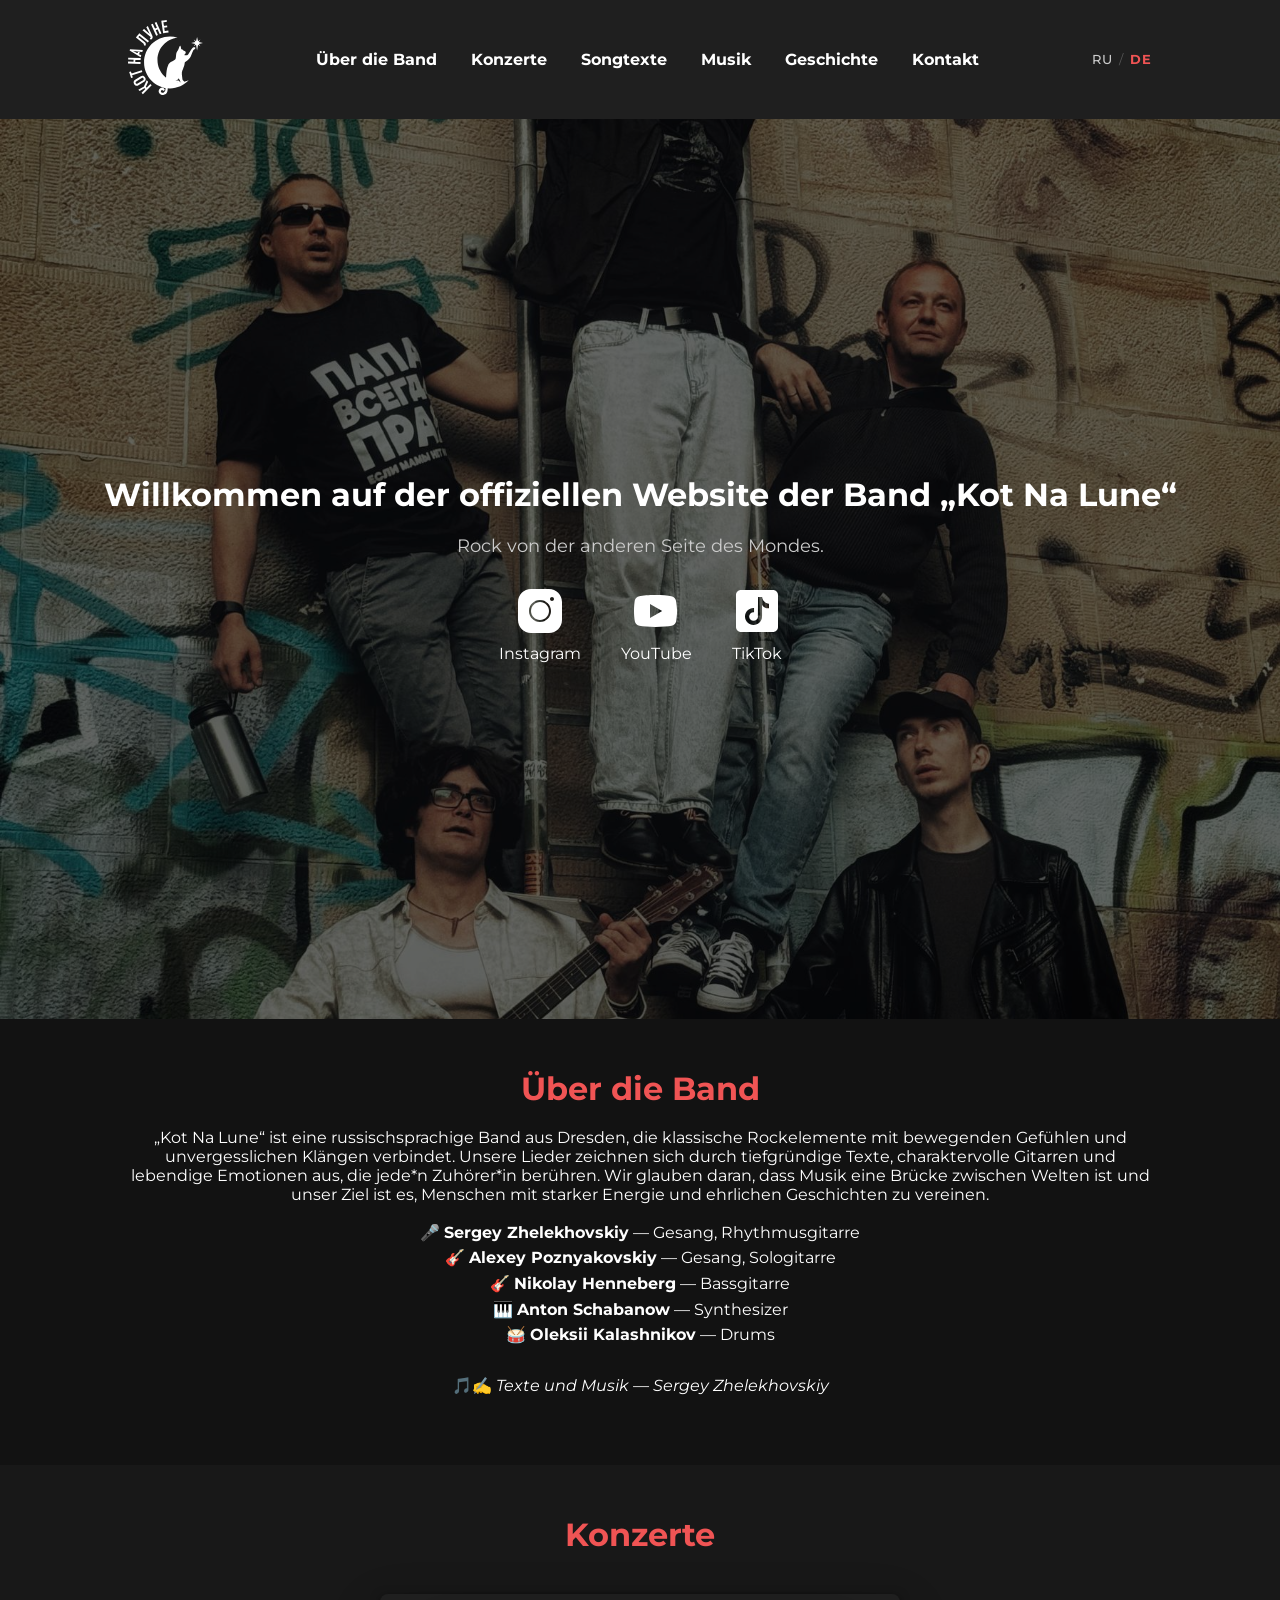
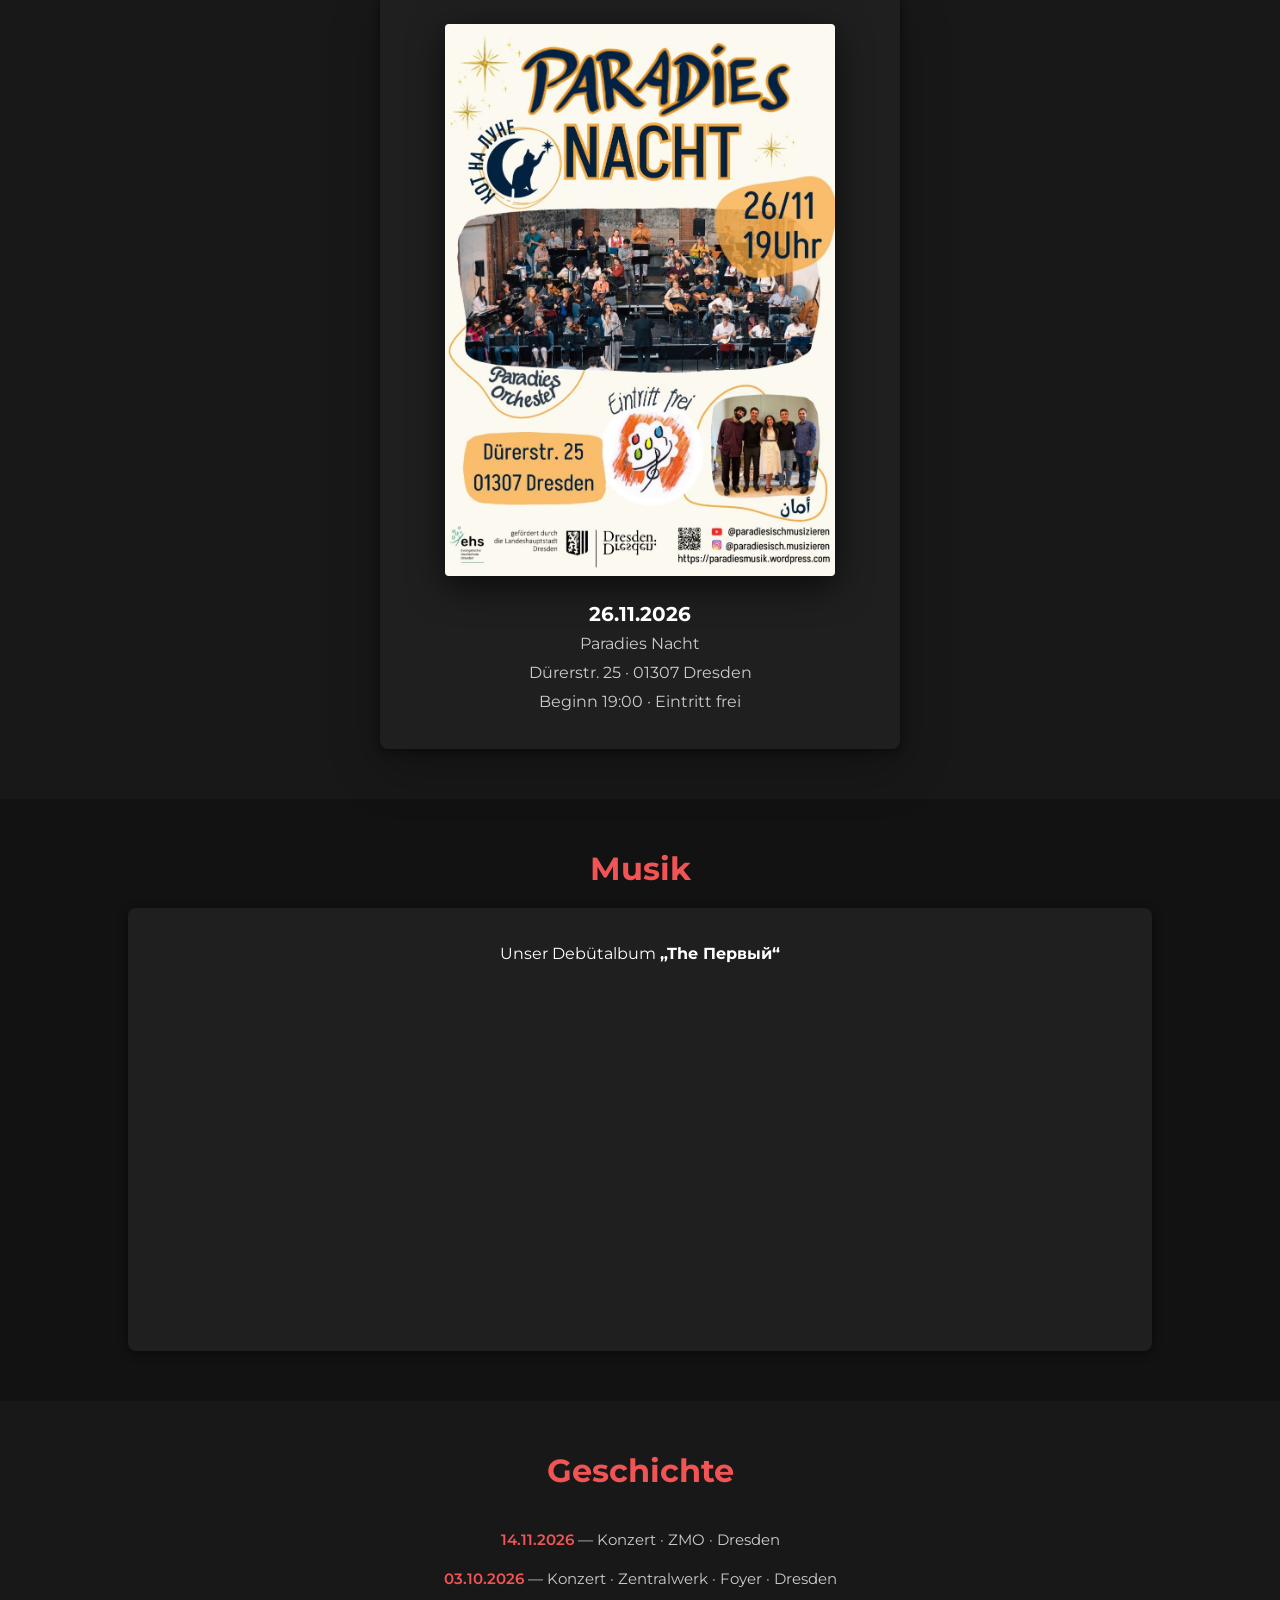
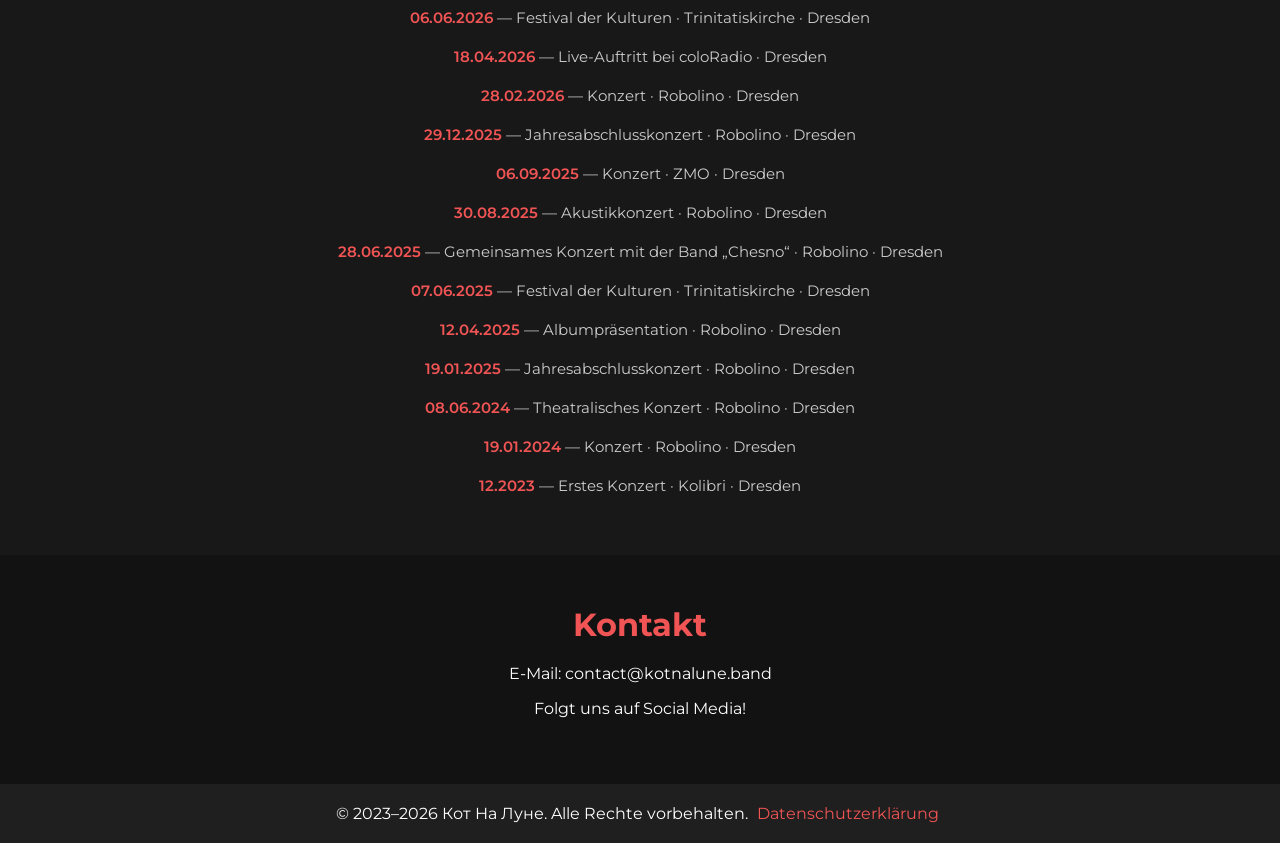
==== index.html @ df7b7e79 "Update concert announcement and complete band history with missing concerts and coloRadio live perfo" ====
<!DOCTYPE html>
<html lang="de">
<head>
    <meta charset="UTF-8">
    <meta name="viewport" content="width=device-width, initial-scale=1.0">

    <meta name="description" content="Offizielle Website der Band „Kot Na Lune“">
    <meta name="author" content="Kot Na Lune">

    <meta property="og:title" content="Offizielle Website der Rockband „Kot Na Lune“">
    <meta property="og:description"
          content="KOT NA LUNE — hört unsere Musik, besucht unsere Konzerte und bleibt mit uns in Verbindung!">
    <meta property="og:image" content="https://www.kotnalune.band/og-image.jpg">
    <meta property="og:url" content="https://kotnalune.band">
    <meta property="og:type" content="website">

    <title>Offizielle Website der Rockband „Kot Na Lune“</title>

    <link rel="stylesheet" href="styles.css">
    <link rel="icon" href="favicon.ico" type="image/x-icon">

    <link href="https://fonts.googleapis.com/css2?family=Montserrat:wght@400;700&family=Permanent+Marker&display=swap"
          rel="stylesheet">
    <style>
        @media (max-width: 1150px) {
            header { flex-wrap: wrap; gap: 14px; }
            header nav { display: flex; flex: 1 1 100%; order: 3; flex-wrap: wrap; justify-content: center; gap: 12px 18px; }
            header nav a { margin: 0; }
        }
    </style>
</head>

<body>

<header>

    <div class="logo">
        <a href="index.html">
            <img src="logo.svg" alt="Logo der Band Kot Na Lune">
        </a>
    </div>

    <nav>
        <a href="#about" aria-label="Über die Band">Über die Band</a>
        <a href="#concert" aria-label="Konzerte">Konzerte</a>
        <a href="songtexte.html">Songtexte</a>
        <a href="#music" aria-label="Musik">Musik</a>
        <a href="#history">Geschichte</a>
        <a href="#contact" aria-label="Kontakt">Kontakt</a>
    </nav>

    <div class="language-switch">
        <a href="index_ru.html" class="lang">RU</a>
        <span class="divider">/</span>
        <a href="index.html" class="lang active">DE</a>
    </div>

</header>


<!-- =========================
     HERO
     ========================= -->

<div class="hero">

    <div>

        <div class="hero-text">

            <h1>
                Willkommen auf der offiziellen Website der Band „Kot Na Lune“
            </h1>

            <p>
                Rock von der anderen Seite des Mondes.
            </p>

        </div>


        <div class="social-icons">

            <a href="https://www.instagram.com/kater_auf_dem_mond"
               target="_blank"
               rel="noopener noreferrer">

                <img src="instagram.svg"
                     alt="Instagram"
                     width="50"
                     height="50">

                <span>Instagram</span>

            </a>


            <a href="https://www.youtube.com/@Кот_На_Луне"
               target="_blank"
               rel="noopener noreferrer">

                <img src="youtube.svg"
                     alt="YouTube"
                     width="50"
                     height="50">

                <span>YouTube</span>

            </a>


            <a href="https://www.tiktok.com/@katze_auf_dem_mond"
               target="_blank"
               rel="noopener noreferrer">

                <img src="tiktok.svg"
                     alt="TikTok"
                     width="50"
                     height="50">

                <span>TikTok</span>

            </a>

        </div>

    </div>

</div>


<!-- =========================
     ÜBER DIE BAND
     ========================= -->

<div id="about" class="section">

    <h2>Über die Band</h2>

    <p>
        „Kot Na Lune“ ist eine russischsprachige Band aus Dresden,
        die klassische Rockelemente mit bewegenden Gefühlen und
        unvergesslichen Klängen verbindet.

        Unsere Lieder zeichnen sich durch tiefgründige Texte,
        charaktervolle Gitarren und lebendige Emotionen aus,
        die jede*n Zuhörer*in berühren.

        Wir glauben daran, dass Musik eine Brücke zwischen Welten ist
        und unser Ziel ist es, Menschen mit starker Energie
        und ehrlichen Geschichten zu vereinen.
    </p>


    <div class="members">

        <p style="line-height: 1.6em;">

            🎤 <strong>Sergey Zhelekhovskiy</strong> —
            Gesang, Rhythmusgitarre<br>

            🎸 <strong>Alexey Poznyakovskiy</strong> —
            Gesang, Sologitarre<br>

            🎸 <strong>Nikolay Henneberg</strong> —
            Bassgitarre<br>

            🎹 <strong>Anton Schabanow</strong> —
            Synthesizer<br>

            🥁 <strong>Oleksii Kalashnikov</strong> —
            Drums<br><br>

            🎵✍️
            <em>
                Texte und Musik — Sergey Zhelekhovskiy
            </em>

        </p>

    </div>

</div>


<!-- =========================
     KONZERTE
     ========================= -->

<div id="concert" class="section">

    <h2>Konzerte</h2>

    <div class="concert-featured">

        <a href="concert-2026-11-26.jpg"
           target="_blank"
           rel="noopener noreferrer"
           class="concert-poster-link">

            <img src="concert-2026-11-26.jpg"
                 alt="Kot Na Lune — Paradies Nacht am 26. November 2026 in Dresden"
                 class="concert-poster">

        </a>


        <div class="concert-info">

            <p class="concert-date">
                <strong>26.11.2026</strong>
            </p>

            <p>
                Paradies Nacht
            </p>

            <p class="concert-address">
                Dürerstr. 25 · 01307 Dresden
            </p>

            <p>
                Beginn 19:00 · Eintritt frei
            </p>

        </div>

    </div>

</div>


<!-- =========================
     MUSIK
     ========================= -->

<div id="music" class="section">

    <h2>Musik</h2>

    <div class="music-list">

        <div class="music-item">

            <p>
                Unser Debütalbum
                <strong>„The Первый“</strong>
            </p>

            <iframe
                    src="https://open.spotify.com/embed/album/7p7KgotPfnINwCBviPJStS?utm_source=generator"
                    width="100%"
                    height="352"
                    frameborder="0"
                    allowfullscreen=""
                    allow="autoplay; clipboard-write; encrypted-media; fullscreen; picture-in-picture"
                    loading="lazy"
                    title="Spotify-Player des Albums The Первый">
            </iframe>

        </div>

    </div>

</div>


<!-- =========================
     GESCHICHTE
     ========================= -->

<div id="history" class="section">

    <h2>Geschichte</h2>

    <ul class="history-list">

        <li><strong>14.11.2026</strong> — Konzert · ZMO · Dresden</li>

        <li>
            <strong>03.10.2026</strong>
            — Konzert · Zentralwerk · Foyer · Dresden
        </li>

        <li>
            <strong>06.06.2026</strong>
            — Festival der Kulturen · Trinitatiskirche · Dresden
        </li>

        <li><strong>18.04.2026</strong> — Live-Auftritt bei coloRadio · Dresden</li>

        <li>
            <strong>28.02.2026</strong>
            — Konzert · Robolino · Dresden
        </li>

        <li>
            <strong>29.12.2025</strong>
            — Jahresabschlusskonzert · Robolino · Dresden
        </li>

        <li>
            <strong>06.09.2025</strong>
            — Konzert · ZMO · Dresden
        </li>

        <li>
            <strong>30.08.2025</strong>
            — Akustikkonzert · Robolino · Dresden
        </li>

        <li>
            <strong>28.06.2025</strong>
            — Gemeinsames Konzert mit der Band „Chesno“ · Robolino · Dresden
        </li>

        <li>
            <strong>07.06.2025</strong>
            — Festival der Kulturen · Trinitatiskirche · Dresden
        </li>

        <li>
            <strong>12.04.2025</strong>
            — Albumpräsentation · Robolino · Dresden
        </li>

        <li>
            <strong>19.01.2025</strong>
            — Jahresabschlusskonzert · Robolino · Dresden
        </li>

        <li>
            <strong>08.06.2024</strong>
            — Theatralisches Konzert · Robolino · Dresden
        </li>

        <li>
            <strong>19.01.2024</strong>
            — Konzert · Robolino · Dresden
        </li>

        <li>
            <strong>12.2023</strong>
            — Erstes Konzert · Kolibri · Dresden
        </li>

    </ul>

</div>


<!-- =========================
     KONTAKT
     ========================= -->

<div id="contact" class="section">

    <h2>Kontakt</h2>

    <p>
        E-Mail: contact@kotnalune.band
    </p>

    <p>
        Folgt uns auf Social Media!
    </p>

</div>


<!-- =========================
     FOOTER
     ========================= -->

<footer>

    &copy; 2023–2026 Кот На Луне.
    Alle Rechte vorbehalten.

    <a href="privacy_de.html"
       class="privacy-policy-link">
        Datenschutzerklärung
    </a>

</footer>

</body>
</html>
---- styles.css ----
/* =========================
   ОБЩИЕ НАСТРОЙКИ
   ========================= */

* {
    box-sizing: border-box;
}

html {
    scroll-behavior: smooth;
}

body {
    margin: 0;
    padding: 0;
    font-family: 'Montserrat', sans-serif;
    background-color: #121212;
    color: #ffffff;
    overflow-x: hidden;
}


/* =========================
   HEADER
   ========================= */

header {
    display: flex;
    justify-content: space-between;
    align-items: center;
    padding: 20px 10%;
    background-color: #1f1f1f;
    box-shadow: 0 2px 5px rgba(0, 0, 0, 0.5);
}

.logo img {
    max-width: 75px;
    height: auto;
}

header h1 {
    font-size: 24px;
    letter-spacing: 2px;
}


/* =========================
   НАВИГАЦИЯ
   ========================= */

nav a {
    margin: 0 15px;
    text-decoration: none;
    color: #ffffff;
    font-weight: bold;
}

nav a:hover {
    color: #f05454;
}

nav a:active {
    color: #f05454;
    text-decoration: underline;
}


/* =========================
   ПЕРЕКЛЮЧАТЕЛЬ ЯЗЫКА
   ========================= */

.language-switch {
    display: flex;
    align-items: center;
    gap: 6px;
    font-size: 13px;
    letter-spacing: 1px;
}

.language-switch .lang {
    text-decoration: none;
    color: #cccccc;
    font-weight: 500;
    transition: color 0.2s ease;
}

.language-switch .lang:hover {
    color: #f05454;
}

.language-switch .lang.active {
    color: #f05454;
    font-weight: 700;
    cursor: default;
}

.language-switch .divider {
    color: #555555;
}


/* =========================
   HERO
   ========================= */

.hero {
    position: relative;
    z-index: 0;

    text-align: center;
    padding: 40px 20px;
    min-height: 100vh;

    display: flex;
    justify-content: center;
    align-items: center;

    background:
            #121212
            url(background.jpg)
            no-repeat
            center center / cover;
}

.hero::before {
    content: "";
    position: absolute;
    inset: 0;
    background: rgba(0, 0, 0, 0.6);
    z-index: 1;
}

.hero-text,
.social-icons {
    position: relative;
    z-index: 2;
}

.hero-text h1 {
    margin-top: 0;
}

.hero-text h2 {
    font-size: 2em;
    margin-bottom: 10px;
}

.hero-text p {
    font-family: 'Montserrat', sans-serif;
    font-size: 1.1em;
    color: #cccccc;
    margin-bottom: 30px;
}


/* =========================
   СОЦСЕТИ
   ========================= */

.social-icons {
    display: flex;
    justify-content: center;
    gap: 40px;
    flex-wrap: wrap;
}

.social-icons a {
    display: flex;
    flex-direction: column;
    align-items: center;

    text-decoration: none;
    color: #ffffff;

    font-family: 'Montserrat', sans-serif;

    transition: transform 0.3s ease;
}

.social-icons a:hover {
    transform: scale(1.1);
}

.social-icons img {
    width: 50px;
    height: 50px;
    margin-bottom: 8px;

    filter: brightness(0) invert(1);
}


/* =========================
   ОСНОВНЫЕ СЕКЦИИ
   ========================= */

.section {
    padding: 50px 10%;
    text-align: center;
}

.section:nth-child(even) {
    background-color: #181818;
}

.section h2 {
    margin-top: 0;
    margin-bottom: 20px;

    font-size: 32px;
    color: #f05454;
}


/* =========================
   УЧАСТНИКИ
   ========================= */

.member img {
    width: 250px;
    height: 100%;

    object-fit: cover;

    border-radius: 8px;
}


/* =========================
   НОВОСТИ
   ========================= */

.news-content {
    font-size: 16px;
    color: #555555;
    line-height: 1.6;
}


/* =========================
   КОНТАКТЫ
   ========================= */

.contact-info {
    margin-top: 20px;
    font-weight: bold;
    color: #f05454;
}


/* =========================
   КОНЦЕРТЫ — СТАРЫЕ КАРТОЧКИ
   ========================= */

.tour-dates {
    display: grid;
    grid-template-columns: repeat(auto-fit, minmax(200px, 1fr));
    gap: 20px;
}

.tour-date {
    padding: 20px;

    background-color: #1f1f1f;

    border-radius: 8px;

    box-shadow: 0 2px 10px rgba(0, 0, 0, 0.5);

    transition:
            transform 0.3s ease,
            background-color 0.3s ease;
}

.tour-date:hover {
    transform: scale(1.05);
    background-color: #2a2a2a;
}


/* =========================
   ГЛАВНЫЙ БЛОК КОНЦЕРТА
   03.10.2026
   ========================= */

.concert-featured {
    width: 100%;
    max-width: 520px;

    margin: 40px auto 0;
    padding: 30px 25px;

    display: flex;

    /* ВАЖНО:
       афиша сверху, информация снизу */
    flex-direction: column;

    justify-content: center;
    align-items: center;

    gap: 20px;

    background-color: #1f1f1f;

    border-radius: 8px;

    box-shadow:
            0 2px 10px rgba(0, 0, 0, 0.5),
            0 20px 50px rgba(0, 0, 0, 0.25);
}


/* =========================
   АФИША
   ========================= */

.concert-poster-link {
    display: block;
    width: 100%;

    text-decoration: none;
}

.concert-poster {
    display: block;

    width: 100%;
    max-width: 390px;
    height: auto;

    margin: 0 auto;

    border-radius: 4px;

    box-shadow:
            0 10px 35px rgba(0, 0, 0, 0.65);

    transition:
            transform 0.3s ease,
            box-shadow 0.3s ease;
}


/* Небольшой эффект при наведении */

.concert-poster-link:hover .concert-poster {
    transform: scale(1.015);

    box-shadow:
            0 15px 45px rgba(0, 0, 0, 0.8);
}


/* =========================
   ИНФОРМАЦИЯ ПОД АФИШЕЙ
   ========================= */

.concert-info {
    width: 100%;
    max-width: 390px;

    margin: 0 auto;

    text-align: center;

    color: #cccccc;

    font-size: 16px;
    line-height: 1.5;
}

.concert-info p {
    margin: 5px 0;
}


/* Дата */

.concert-date {
    margin: 0 0 10px;

    font-size: 20px;
    line-height: 1.3;

    color: #ffffff;
}

.concert-date strong {
    color: #ffffff;
}


/* Если когда-нибудь снова появится h3 */

.concert-info h3 {
    margin: 0 0 12px;

    font-size: 22px;
    font-weight: 700;

    color: #ffffff;
}


/* Остальной strong в блоке */

.concert-info strong {
    color: #ffffff;
}


/* =========================
   ИСТОРИЯ
   ========================= */

.history-list {
    list-style: none;

    padding: 0;
    margin: 30px auto 0;

    max-width: 900px;
}

.history-list li {
    padding: 10px 0;

    font-size: 15px;
    color: #cccccc;
}

.history-list li strong {
    color: #f05454;
    font-weight: 600;
}


/* =========================
   МУЗЫКА
   ========================= */

.music-list {
    display: grid;

    grid-template-columns:
        repeat(auto-fit, minmax(200px, 1fr));

    gap: 20px;
}

.music-item {
    padding: 20px;

    background-color: #1f1f1f;

    border-radius: 8px;

    box-shadow:
            0 2px 10px rgba(0, 0, 0, 0.5);

    transition:
            transform 0.3s ease,
            background-color 0.3s ease;
}

.music-item:hover {
    transform: scale(1.05);

    background-color: #2a2a2a;
}

.music-item iframe {
    display: block;

    width: 100%;

    margin-top: 12px;

    border: 0;
    border-radius: 12px;
}


/* =========================
   FOOTER
   ========================= */

footer {
    text-align: center;

    padding: 20px;

    background-color: #1f1f1f;
}


/* =========================
   PRIVACY POLICY
   ========================= */

.privacy-policy-link {
    color: #f05454;

    text-decoration: none;

    font-size: 16px;
    font-weight: normal;

    padding: 5px;
}

.privacy-policy-link:hover {
    color: #f05454;
    text-decoration: underline;
}

.privacy-policy-link:active {
    color: #f05454;
    text-decoration: none;
}


/* =========================
   TABLET
   ========================= */

@media (max-width: 900px) {

    header {
        padding: 20px 5%;
    }

    .section {
        padding: 40px 5%;
    }

    .concert-featured {
        max-width: 500px;
        padding: 25px;
        gap: 20px;
    }

    .concert-poster {
        max-width: 370px;
    }

    .concert-info {
        max-width: 370px;
    }
}


/* =========================
   MOBILE
   ========================= */

@media (max-width: 768px) {

    header {
        padding: 20px 5%;
    }

    .section {
        padding: 40px 5%;
    }

    .hero h1 {
        font-size: 32px;
    }

    .hero p {
        font-size: 16px;
    }

    .concert-featured {
        width: 100%;
        max-width: 460px;

        margin-top: 30px;

        padding: 20px;

        flex-direction: column;

        gap: 18px;
    }

    .concert-poster-link {
        width: 100%;
    }

    .concert-poster {
        width: 100%;
        max-width: 390px;

        margin: 0 auto;
    }

    .concert-info {
        width: 100%;
        max-width: 390px;

        margin: 0 auto;

        text-align: center;

        font-size: 15px;
    }

    .concert-date {
        font-size: 19px;
    }
}


/* =========================
   МАЛЕНЬКИЕ ТЕЛЕФОНЫ
   ========================= */

@media (max-width: 480px) {

    .section {
        padding-left: 18px;
        padding-right: 18px;
    }

    .section h2 {
        font-size: 28px;
    }

    .concert-featured {
        width: 100%;

        padding: 15px;

        gap: 16px;

        border-radius: 6px;
    }

    .concert-poster {
        width: 100%;
        max-width: 100%;
    }

    .concert-info {
        width: 100%;
        max-width: 100%;

        margin: 0 auto;

        text-align: center;

        color: #cccccc;

        font-size: 14px;
        line-height: 1.5;
    }

    .concert-date {
        margin-bottom: 8px;

        font-size: 18px;

        line-height: 1.3;

        color: #ffffff;
    }

    .concert-address {
        user-select: text;
    }
}
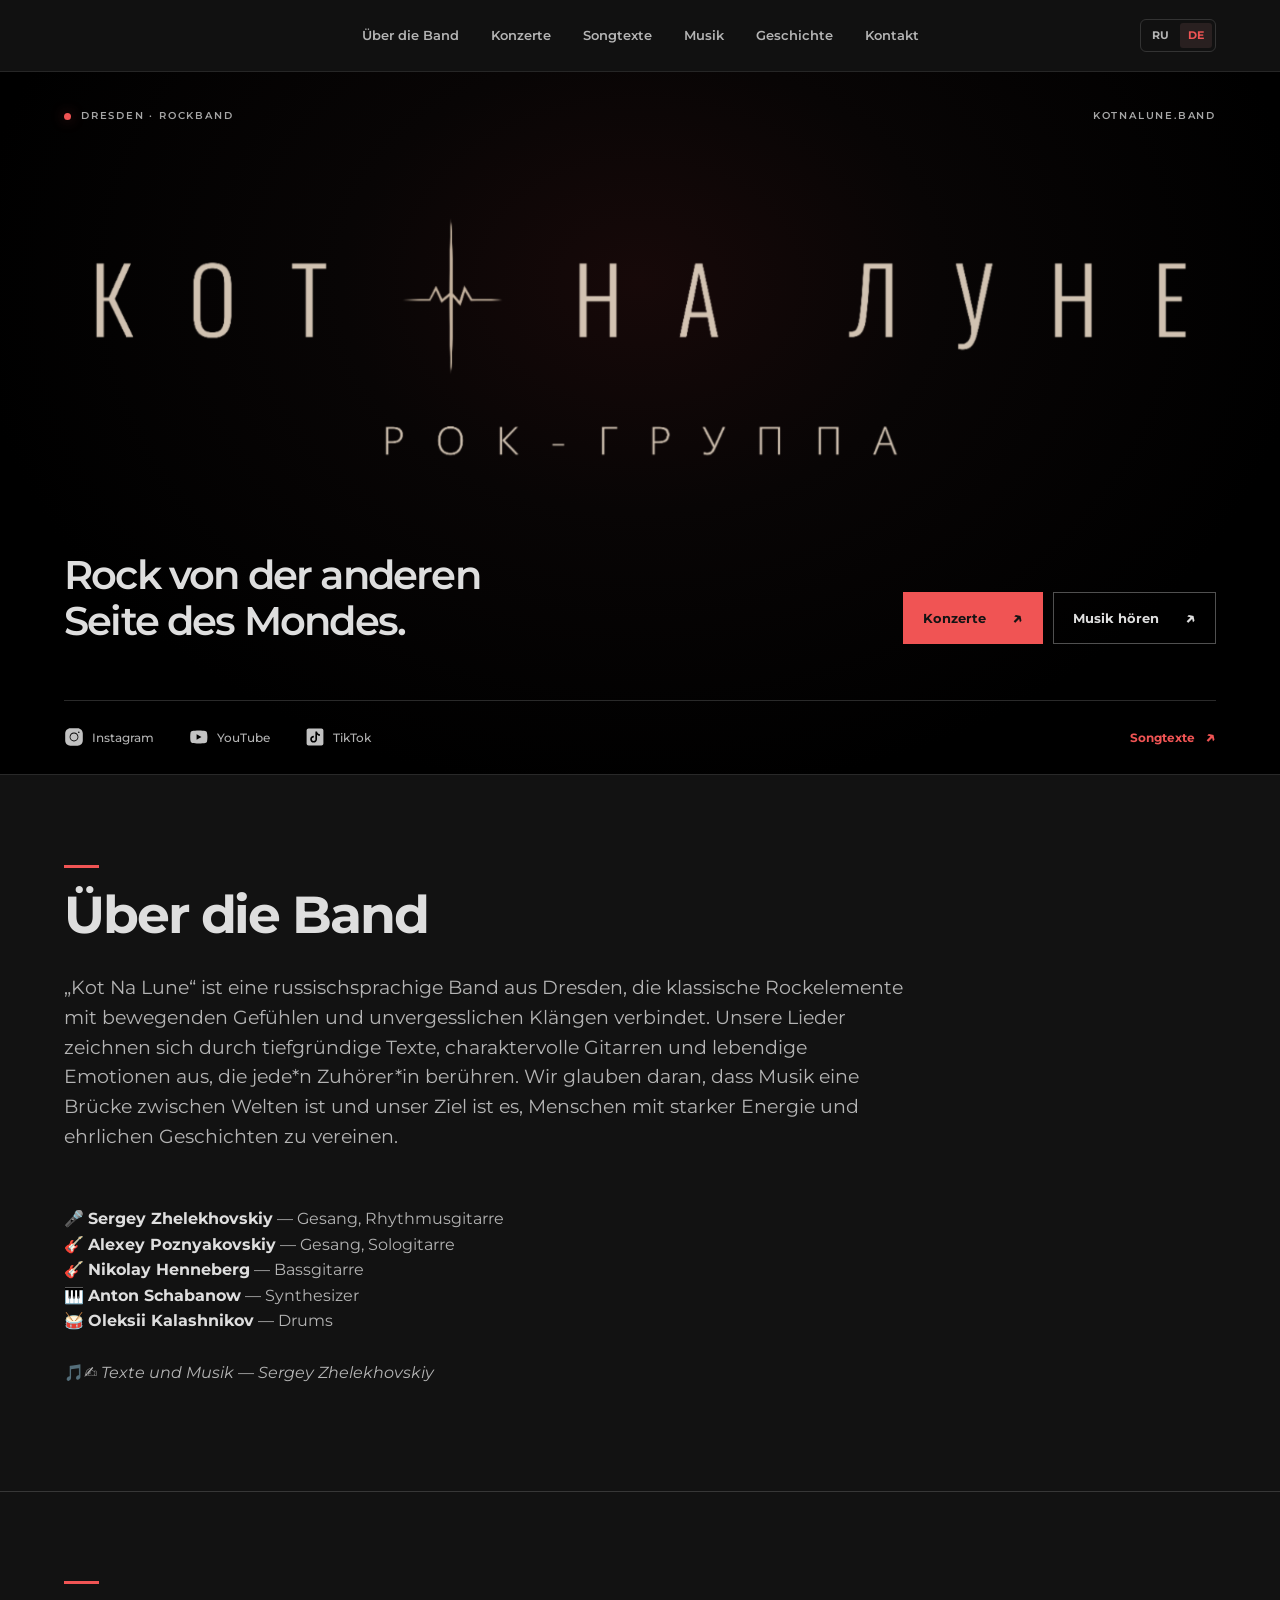
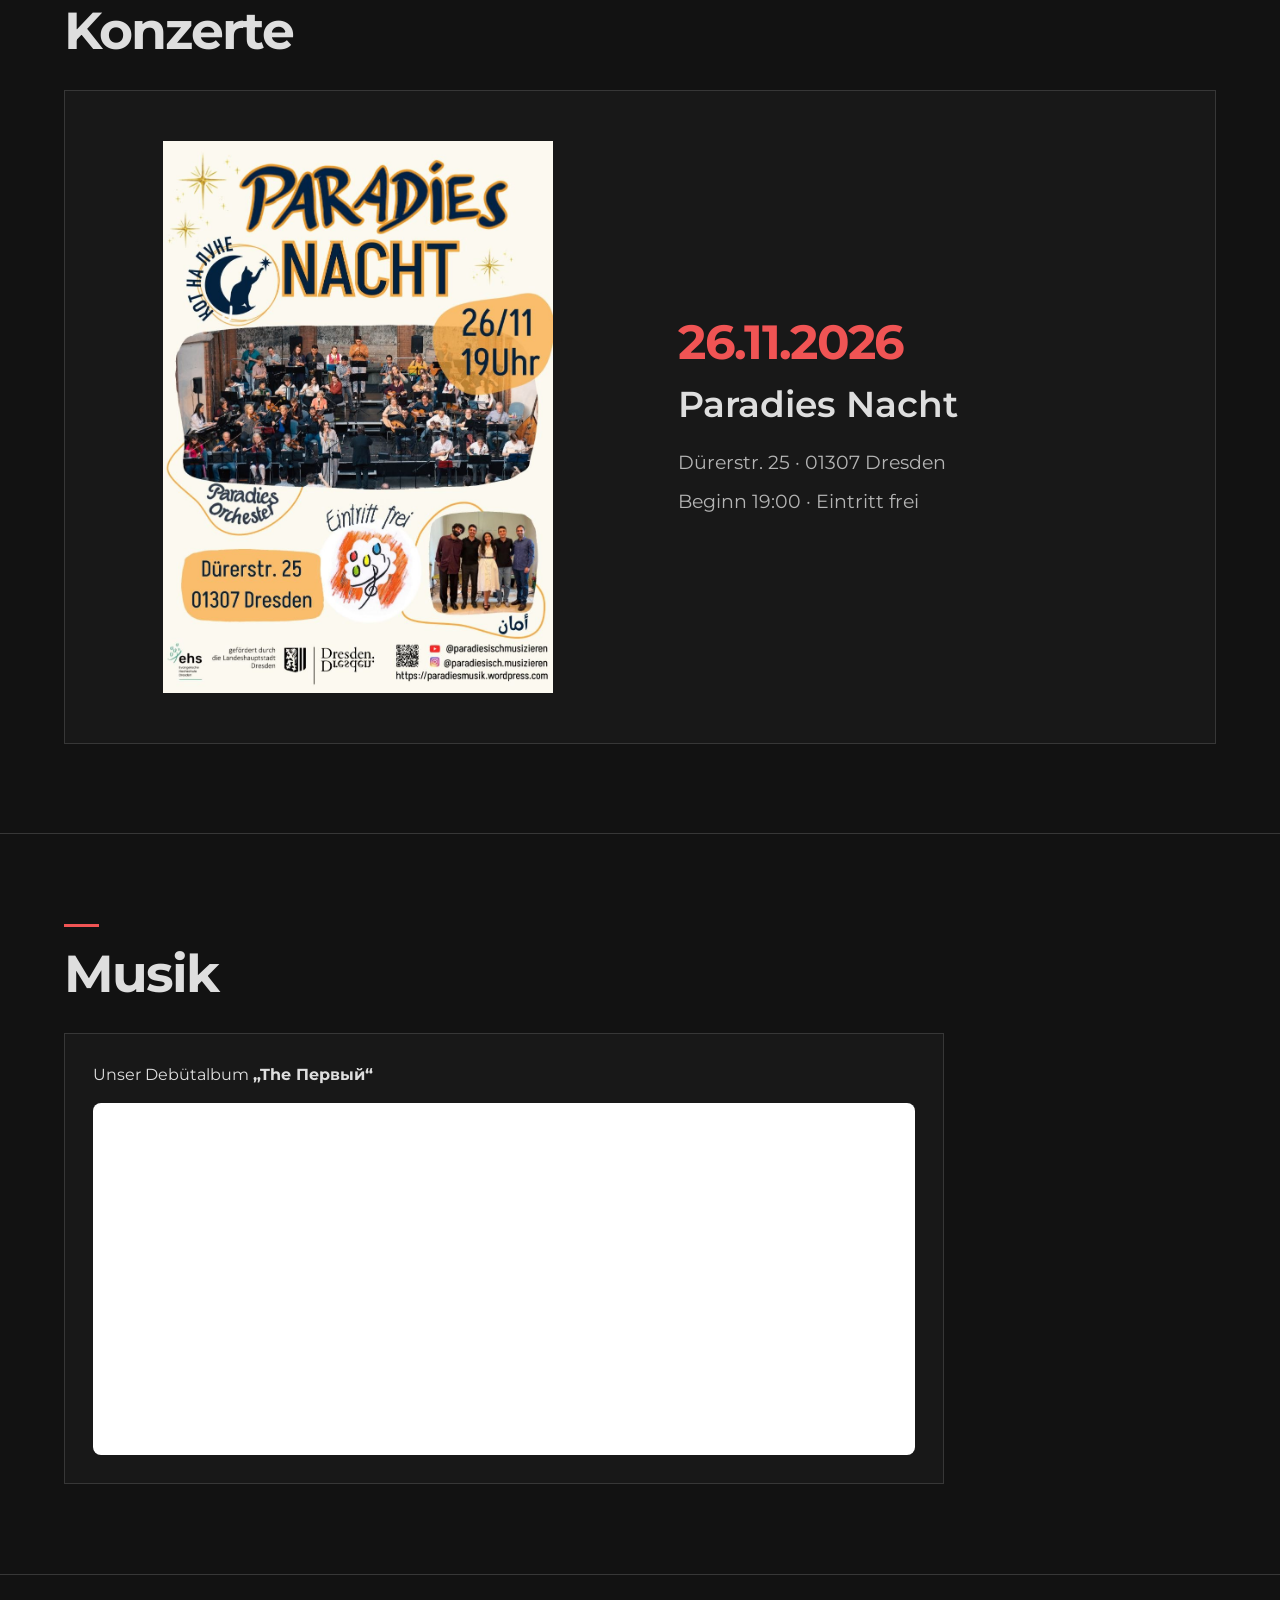
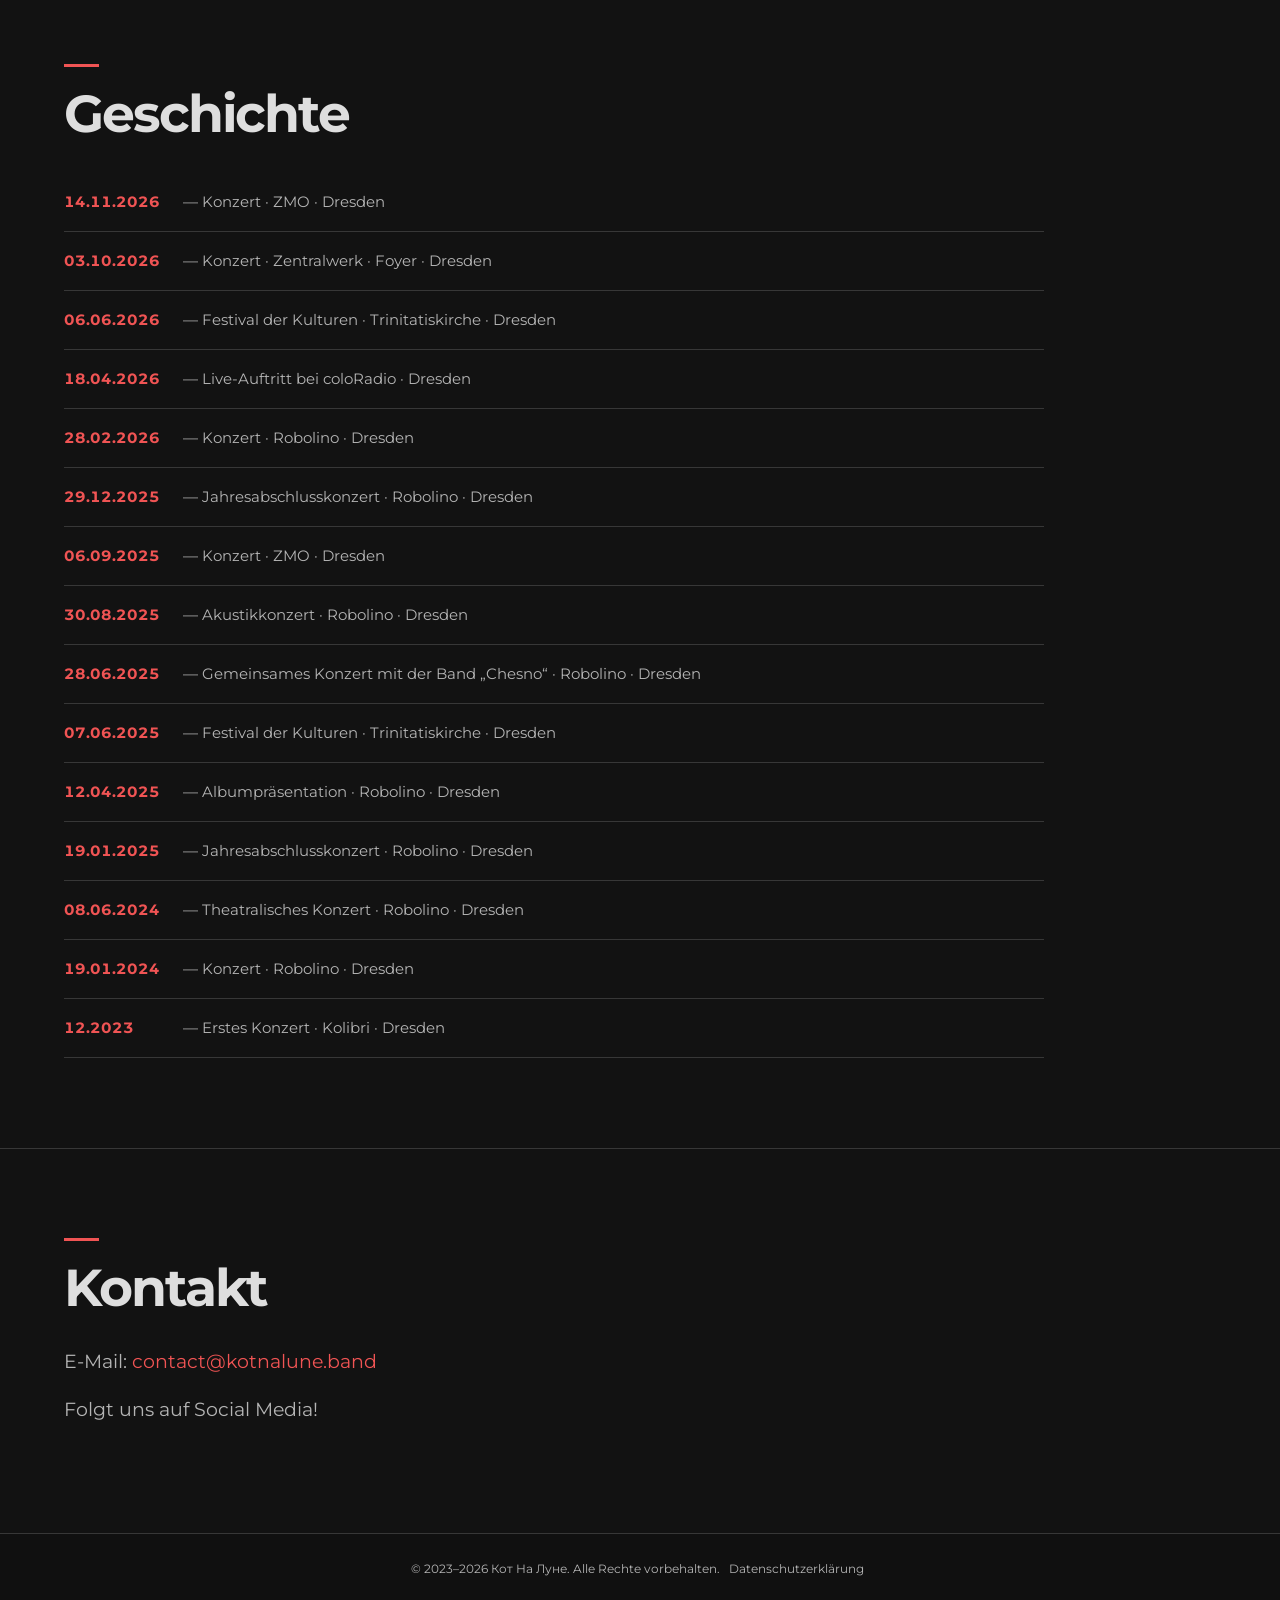
==== commit a0b1c84b: "Redesign website with modern rock aesthetics, responsive navigation and original black-red color pal" ====
--- a/index.html
+++ b/index.html
@@ -10,7 +10,7 @@
     <meta property="og:title" content="Offizielle Website der Rockband „Kot Na Lune“">
     <meta property="og:description"
           content="KOT NA LUNE — hört unsere Musik, besucht unsere Konzerte und bleibt mit uns in Verbindung!">
-    <meta property="og:image" content="https://www.kotnalune.band/og-image.jpg">
+    <meta property="og:image" content="https://www.kotnalune.band/og-image.JPG">
     <meta property="og:url" content="https://kotnalune.band">
     <meta property="og:type" content="website">
 
@@ -21,26 +21,14 @@
 
     <link href="https://fonts.googleapis.com/css2?family=Montserrat:wght@400;700&family=Permanent+Marker&display=swap"
           rel="stylesheet">
-    <style>
-        @media (max-width: 1150px) {
-            header { flex-wrap: wrap; gap: 14px; }
-            header nav { display: flex; flex: 1 1 100%; order: 3; flex-wrap: wrap; justify-content: center; gap: 12px 18px; }
-            header nav a { margin: 0; }
-        }
-    </style>
 </head>
 
-<body>
-
-<header>
-
-    <div class="logo">
-        <a href="index.html">
-            <img src="logo.svg" alt="Logo der Band Kot Na Lune">
-        </a>
-    </div>
-
-    <nav>
+<body class="home-page">
+
+<header class="site-header">
+
+    <button class="menu-toggle" type="button" aria-expanded="false" aria-controls="main-nav"><span class="menu-symbol" aria-hidden="true"></span>Menü</button>
+    <nav id="main-nav" aria-label="Hauptnavigation">
         <a href="#about" aria-label="Über die Band">Über die Band</a>
         <a href="#concert" aria-label="Konzerte">Konzerte</a>
         <a href="songtexte.html">Songtexte</a>
@@ -52,41 +40,54 @@
     <div class="language-switch">
         <a href="index_ru.html" class="lang">RU</a>
         <span class="divider">/</span>
-        <a href="index.html" class="lang active">DE</a>
+        <a href="index.html" class="lang active" aria-current="page">DE</a>
     </div>
 
 </header>
+<script>
+    const menuButton = document.querySelector('.menu-toggle');
+    const siteHeader = document.querySelector('.site-header');
+    siteHeader.classList.add('menu-ready');
+    menuButton.addEventListener('click', () => {
+        const open = menuButton.getAttribute('aria-expanded') !== 'true';
+        menuButton.setAttribute('aria-expanded', String(open));
+        siteHeader.classList.toggle('menu-open', open);
+    });
+    document.querySelectorAll('#main-nav a').forEach(link => link.addEventListener('click', () => {
+        menuButton.setAttribute('aria-expanded', 'false');
+        siteHeader.classList.remove('menu-open');
+    }));
+</script>
 
 
 <!-- =========================
      HERO
      ========================= -->
 
-<div class="hero">
-
-    <div>
-
-        <div class="hero-text">
-
-            <h1>
-                Willkommen auf der offiziellen Website der Band „Kot Na Lune“
-            </h1>
-
-            <p>
-                Rock von der anderen Seite des Mondes.
-            </p>
-
-        </div>
-
-
-        <div class="social-icons">
+<main id="main-content">
+<section class="hero" aria-label="Kot Na Lune">
+    <div class="hero-shell">
+        <div class="hero-topline"><span class="hero-location"><span class="signal-dot" aria-hidden="true"></span>DRESDEN · ROCKBAND</span><span class="hero-edition">KOTNALUNE.BAND</span></div>
+        <div class="hero-brand">
+            <h1 class="sr-only">Кот На Луне · Kot Na Lune</h1>
+            <img src="hero-logo.png" alt="" width="2048" height="1250" fetchpriority="high">
+        </div>
+        <div class="hero-bottom">
+            <p class="hero-tagline">Rock von der anderen<br>Seite des Mondes.</p>
+            <div class="hero-actions">
+                <a class="hero-button hero-button-primary" href="#concert">Konzerte<span aria-hidden="true">↗</span></a>
+                <a class="hero-button" href="#music">Musik hören<span aria-hidden="true">↗</span></a>
+            </div>
+        </div>
+        <div class="hero-footerline">
+            <div class="social-icons">
 
             <a href="https://www.instagram.com/kater_auf_dem_mond"
                target="_blank"
                rel="noopener noreferrer">
 
                 <img src="instagram.svg"
-                     alt="Instagram"
+                     alt=""
                      width="50"
                      height="50">
 
@@ -100,7 +101,7 @@
                rel="noopener noreferrer">
 
                 <img src="youtube.svg"
-                     alt="YouTube"
+                     alt=""
                      width="50"
                      height="50">
 
@@ -114,7 +115,7 @@
                rel="noopener noreferrer">
 
                 <img src="tiktok.svg"
-                     alt="TikTok"
+                     alt=""
                      width="50"
                      height="50">
 
@@ -123,15 +124,10 @@
             </a>
 
         </div>
-
-    </div>
-
-</div>
-
-
-<!-- =========================
-     ÜBER DIE BAND
-     ========================= -->
+            <a class="hero-lyrics" href="songtexte.html">Songtexte<span aria-hidden="true">↗</span></a>
+        </div>
+    </div>
+</section>
 
 <div id="about" class="section">
 
@@ -200,7 +196,7 @@
 
             <img src="concert-2026-11-26.jpg"
                  alt="Kot Na Lune — Paradies Nacht am 26. November 2026 in Dresden"
-                 class="concert-poster">
+                 class="concert-poster" loading="lazy" decoding="async">
 
         </a>
 
@@ -358,7 +354,7 @@
     <h2>Kontakt</h2>
 
     <p>
-        E-Mail: contact@kotnalune.band
+        E-Mail: <a href="mailto:contact@kotnalune.band">contact@kotnalune.band</a>
     </p>
 
     <p>
@@ -372,6 +368,7 @@
      FOOTER
      ========================= -->
 
+</main>
 <footer>
 
     &copy; 2023–2026 Кот На Луне.
--- a/styles.css
+++ b/styles.css
@@ -1,674 +1,126 @@
-/* =========================
-   ОБЩИЕ НАСТРОЙКИ
-   ========================= */
-
-* {
-    box-sizing: border-box;
+/* KOT NA LUNE — black / red. Shared design system. */
+:root {
+    color-scheme: dark;
+    --rock-black: #000;
+    --rock-bg: #121212;
+    --rock-section: #181818;
+    --rock-panel: #1f1f1f;
+    --rock-panel-hover: #292929;
+    --rock-border: #373737;
+    --rock-text: #dedede;
+    --rock-muted: #b4b4b4;
+    --rock-accent: #f05454;
+    --rock-accent-hover: #ff7777;
+    --rock-burgundy: #963838;
+    --page-width: 1240px;
+    --gutter: clamp(20px, 5vw, 76px);
 }
-
-html {
-    scroll-behavior: smooth;
+*, *::before, *::after { box-sizing: border-box; }
+html { scroll-behavior: smooth; }
+body { margin: 0; background: var(--rock-bg); color: var(--rock-text); font-family: Montserrat, system-ui, Arial, sans-serif; line-height: 1.6; }
+a { color: var(--rock-accent); text-decoration: none; }
+a:hover { color: var(--rock-accent-hover); }
+a:focus-visible, button:focus-visible, summary:focus-visible { outline: 2px solid var(--rock-accent); outline-offset: 4px; }
+button { font: inherit; }
+img { max-width: 100%; }
+::selection { background: var(--rock-burgundy); color: white; }
+.sr-only { position: absolute; width: 1px; height: 1px; padding: 0; margin: -1px; overflow: hidden; clip-path: inset(50%); white-space: nowrap; border: 0; }
+/* Header: no secondary logo. */
+header { display: flex; align-items: center; justify-content: space-between; gap: 20px; padding: 16px var(--gutter); background: #111; border-bottom: 1px solid #262626; }
+.site-header { display: grid; grid-template-columns: 88px minmax(0, 1fr) 88px; min-height: 72px; }
+.site-header nav { grid-column: 2; display: flex; flex-wrap: wrap; justify-content: center; align-items: center; gap: 8px clamp(14px, 2.5vw, 38px); }
+.site-header nav a { font-size: 13px; font-weight: 600; color: var(--rock-muted); white-space: nowrap; padding: 9px 0; transition: color .18s; }
+.site-header nav a:hover { color: var(--rock-accent); }
+.language-switch { display: flex; align-items: center; justify-content: flex-end; gap: 3px; width: max-content; padding: 3px; border: 1px solid #333; border-radius: 6px; font-size: 11px; font-weight: 700; }
+.language-switch .lang { color: var(--rock-muted); padding: 5px 8px; border-radius: 3px; line-height: 1.4; }
+.language-switch .lang.active { color: var(--rock-accent); background: #292020; }
+.language-switch .lang:hover { color: var(--rock-accent-hover); }
+.language-switch .divider { display: none; }
+.site-header .language-switch { grid-column: 3; justify-self: end; }
+.menu-toggle { display: none; }
+.back-home { display: inline-flex; align-items: center; gap: 10px; color: var(--rock-text); font-weight: 600; font-size: 14px; padding: 6px 0; }
+.back-home span { color: var(--rock-accent); font-size: 20px; }
+/* First screen: editorial stage, original band artwork, two primary actions. */
+.hero { background: radial-gradient(ellipse at 50% 30%, #170909 0%, #080505 33%, #000 74%); position: relative; padding: 0 var(--gutter); border-bottom: 1px solid #292929; }
+.hero-shell { max-width: var(--page-width); min-height: clamp(530px, 78svh, 800px); margin: 0 auto; display: flex; flex-direction: column; justify-content: space-between; padding: clamp(24px, 4vh, 42px) 0 0; }
+.hero-topline { display: flex; justify-content: space-between; align-items: center; gap: 12px; color: #a6a6a6; font-size: 10px; font-weight: 600; letter-spacing: .18em; }
+.hero-location { display: inline-flex; align-items: center; gap: 10px; }
+.signal-dot { width: 7px; height: 7px; border-radius: 50%; background: var(--rock-accent); box-shadow: 0 0 14px #f0545466; flex: 0 0 7px; }
+.hero-brand { position: relative; overflow: hidden; width: 100%; max-width: 1160px; aspect-ratio: 4.1 / 1; align-self: center; margin: clamp(36px, 7vh, 90px) 0; }
+.hero-brand img { position: absolute; display: block; width: 137%; max-width: none; height: auto; left: 50%; top: 50%; transform: translate(-50%, -50%); mix-blend-mode: screen; }
+.hero-bottom { display: flex; justify-content: space-between; align-items: flex-end; gap: 32px; padding: 0 0 clamp(30px, 5vh, 54px); }
+.hero-tagline { margin: 0; max-width: 620px; font-size: clamp(25px, 3.15vw, 46px); font-weight: 600; line-height: 1.14; letter-spacing: -.045em; color: var(--rock-text); }
+.hero-actions { display: flex; align-items: stretch; gap: 10px; }
+.hero-button { display: inline-flex; gap: 26px; align-items: center; justify-content: space-between; min-height: 52px; padding: 12px 19px; border: 1px solid #505050; color: var(--rock-text); font-size: 13px; font-weight: 700; white-space: nowrap; transition: background .2s, border-color .2s, color .2s; }
+.hero-button span, .hero-lyrics span { font-size: 18px; line-height: 1; }
+.hero-button-primary { background: var(--rock-accent); border-color: var(--rock-accent); color: #141414; }
+.hero-button-primary:hover { color: #141414; background: var(--rock-accent-hover); border-color: var(--rock-accent-hover); }
+.hero-button:not(.hero-button-primary):hover { color: var(--rock-text); background: #1d1d1d; border-color: var(--rock-accent); }
+.hero-footerline { display: flex; justify-content: space-between; align-items: center; gap: 20px; border-top: 1px solid #2a2a2a; min-height: 74px; }
+.social-icons { display: flex; flex-wrap: wrap; align-items: center; gap: clamp(15px, 2.8vw, 35px); }
+.social-icons a { display: inline-flex; align-items: center; gap: 8px; color: var(--rock-muted); font-size: 12px; font-weight: 500; padding: 10px 0; }
+.social-icons a:hover { color: var(--rock-accent); }
+.social-icons img { width: 20px; height: 20px; object-fit: contain; filter: brightness(0) invert(.76); }
+.hero-lyrics { display: inline-flex; align-items: center; gap: 10px; color: var(--rock-accent); font-size: 12px; font-weight: 700; white-space: nowrap; padding: 10px 0; }
+/* Content sections */
+.section { padding: clamp(48px, 7vw, 100px) var(--gutter); max-width: calc(var(--page-width) + 2 * var(--gutter)); margin: 0 auto; overflow-wrap: anywhere; }
+.home-page .section + .section { border-top: 1px solid var(--rock-border); }
+.section h2 { margin: 0 0 30px; font-size: clamp(30px, 4.1vw, 54px); line-height: 1.1; letter-spacing: -.04em; font-weight: 700; color: var(--rock-text); }
+.section h2::before { content: ''; display: block; width: 35px; height: 3px; background: var(--rock-accent); margin-bottom: 18px; }
+.section > p { max-width: 850px; color: var(--rock-muted); font-size: clamp(16px, 1.45vw, 19px); }
+.members { padding: 20px 0 0; color: var(--rock-muted); }
+.members strong { color: var(--rock-text); }
+.concert-featured { display: grid; grid-template-columns: minmax(0, 1fr) minmax(0, 1fr); align-items: center; gap: clamp(24px, 6vw, 85px); padding: clamp(18px, 4vw, 50px); background: var(--rock-section); border: 1px solid var(--rock-border); }
+.concert-poster-link { display: block; max-width: 390px; width: 100%; justify-self: center; }
+.concert-poster { display: block; width: 100%; height: auto; transition: opacity .2s; }
+.concert-poster-link:hover .concert-poster { opacity: .87; }
+.concert-info { color: var(--rock-muted); font-size: clamp(15px, 1.6vw, 19px); }
+.concert-info p { margin: 9px 0; }
+.concert-info .concert-date { color: var(--rock-accent); font-size: clamp(26px, 4vw, 48px); font-weight: 700; line-height: 1.1; letter-spacing: -.035em; }
+.concert-info p:nth-child(2) { color: var(--rock-text); font-size: clamp(23px, 3vw, 36px); font-weight: 600; line-height: 1.2; margin: 14px 0 22px; }
+.music-item { max-width: 880px; padding: clamp(15px, 3vw, 28px); background: var(--rock-section); border: 1px solid var(--rock-border); }
+.music-item p { margin: 0 0 16px; }
+.music-item iframe { display: block; border: 0; width: 100%; border-radius: 8px; }
+.history-list { list-style: none; padding: 0; margin: 0; max-width: 980px; }
+.history-list li { padding: 17px 0; border-bottom: 1px solid var(--rock-border); color: var(--rock-muted); font-size: 15px; }
+.history-list li strong { display: inline-block; color: var(--rock-accent); font-weight: 700; min-width: 115px; font-variant-numeric: tabular-nums; }
+footer { text-align: center; background: #101010; border-top: 1px solid var(--rock-border); padding: 25px var(--gutter); font-size: 12px; color: var(--rock-muted); overflow-wrap: anywhere; }
+.privacy-policy-link { display: inline-block; margin: 0 6px; color: var(--rock-muted); }
+.privacy-policy-link:hover { text-decoration: underline; color: var(--rock-accent); }
+/* Responsive navigation and hero. No JS: mobile links remain visible. */
+@media (max-width: 900px) {
+    .site-header { grid-template-columns: 1fr auto; min-height: 62px; }
+    .site-header nav { grid-column: 1 / -1; grid-row: 2; justify-content: flex-start; gap: 8px 22px; }
+    .site-header .language-switch { grid-column: 2; grid-row: 1; }
+    .menu-ready .menu-toggle { grid-column: 1; grid-row: 1; display: inline-flex; align-items: center; justify-self: start; gap: 11px; background: transparent; color: var(--rock-text); border: 0; padding: 7px 0; cursor: pointer; font-size: 13px; font-weight: 600; }
+    .menu-ready:not(.menu-open) nav { display: none; }
+    .menu-symbol { display: block; position: relative; width: 20px; height: 12px; border-top: 2px solid var(--rock-text); border-bottom: 2px solid var(--rock-text); }
+    .menu-open .menu-symbol { border: 0; }
+    .menu-open .menu-symbol::before, .menu-open .menu-symbol::after { content: ''; width: 20px; height: 2px; background: var(--rock-text); position: absolute; left: 0; top: 5px; transform: rotate(45deg); }
+    .menu-open .menu-symbol::after { transform: rotate(-45deg); }
+    .hero-bottom { align-items: flex-start; flex-direction: column; gap: 25px; }
+    .hero-shell { min-height: 0; }
+    .hero-brand { margin: 58px 0; }
 }
-
-body {
-    margin: 0;
-    padding: 0;
-    font-family: 'Montserrat', sans-serif;
-    background-color: #121212;
-    color: #ffffff;
-    overflow-x: hidden;
+@media (max-width: 560px) {
+    :root { --gutter: 20px; }
+    .site-header { padding-block: 13px; gap: 13px; }
+    .site-header nav { display: grid; grid-template-columns: 1fr 1fr; gap: 4px 15px; }
+    .site-header nav a { padding: 10px 0; font-size: 13px; white-space: normal; }
+    .hero-topline { font-size: 9px; letter-spacing: .1em; }
+    .hero-edition { display: none; }
+    .hero-brand { margin: 54px 0 40px; aspect-ratio: 3.7 / 1; }
+    .hero-brand img { width: 138%; }
+    .hero-tagline { font-size: clamp(26px, 7.3vw, 36px); }
+    .hero-actions { width: 100%; display: grid; grid-template-columns: minmax(0, 1fr) minmax(0, 1fr); gap: 8px; }
+    .hero-button { min-height: 49px; gap: 6px; padding: 10px 11px; font-size: 12px; white-space: normal; }
+    .hero-footerline { flex-wrap: wrap; gap: 4px 18px; padding: 12px 0; }
+    .social-icons { gap: 18px; flex: 1 0 100%; }
+    .social-icons a { gap: 5px; font-size: 11px; }
+    .social-icons img { width: 17px; height: 17px; }
+    .hero-lyrics { padding-block: 9px; }
+    .concert-featured { grid-template-columns: minmax(0, 1fr); }
+    .concert-info { padding-bottom: 6px; }
+    .history-list li strong { display: block; margin-bottom: 4px; }
 }
-
-
-/* =========================
-   HEADER
-   ========================= */
-
-header {
-    display: flex;
-    justify-content: space-between;
-    align-items: center;
-    padding: 20px 10%;
-    background-color: #1f1f1f;
-    box-shadow: 0 2px 5px rgba(0, 0, 0, 0.5);
-}
-
-.logo img {
-    max-width: 75px;
-    height: auto;
-}
-
-header h1 {
-    font-size: 24px;
-    letter-spacing: 2px;
-}
-
-
-/* =========================
-   НАВИГАЦИЯ
-   ========================= */
-
-nav a {
-    margin: 0 15px;
-    text-decoration: none;
-    color: #ffffff;
-    font-weight: bold;
-}
-
-nav a:hover {
-    color: #f05454;
-}
-
-nav a:active {
-    color: #f05454;
-    text-decoration: underline;
-}
-
-
-/* =========================
-   ПЕРЕКЛЮЧАТЕЛЬ ЯЗЫКА
-   ========================= */
-
-.language-switch {
-    display: flex;
-    align-items: center;
-    gap: 6px;
-    font-size: 13px;
-    letter-spacing: 1px;
-}
-
-.language-switch .lang {
-    text-decoration: none;
-    color: #cccccc;
-    font-weight: 500;
-    transition: color 0.2s ease;
-}
-
-.language-switch .lang:hover {
-    color: #f05454;
-}
-
-.language-switch .lang.active {
-    color: #f05454;
-    font-weight: 700;
-    cursor: default;
-}
-
-.language-switch .divider {
-    color: #555555;
-}
-
-
-/* =========================
-   HERO
-   ========================= */
-
-.hero {
-    position: relative;
-    z-index: 0;
-
-    text-align: center;
-    padding: 40px 20px;
-    min-height: 100vh;
-
-    display: flex;
-    justify-content: center;
-    align-items: center;
-
-    background:
-            #121212
-            url(background.jpg)
-            no-repeat
-            center center / cover;
-}
-
-.hero::before {
-    content: "";
-    position: absolute;
-    inset: 0;
-    background: rgba(0, 0, 0, 0.6);
-    z-index: 1;
-}
-
-.hero-text,
-.social-icons {
-    position: relative;
-    z-index: 2;
-}
-
-.hero-text h1 {
-    margin-top: 0;
-}
-
-.hero-text h2 {
-    font-size: 2em;
-    margin-bottom: 10px;
-}
-
-.hero-text p {
-    font-family: 'Montserrat', sans-serif;
-    font-size: 1.1em;
-    color: #cccccc;
-    margin-bottom: 30px;
-}
-
-
-/* =========================
-   СОЦСЕТИ
-   ========================= */
-
-.social-icons {
-    display: flex;
-    justify-content: center;
-    gap: 40px;
-    flex-wrap: wrap;
-}
-
-.social-icons a {
-    display: flex;
-    flex-direction: column;
-    align-items: center;
-
-    text-decoration: none;
-    color: #ffffff;
-
-    font-family: 'Montserrat', sans-serif;
-
-    transition: transform 0.3s ease;
-}
-
-.social-icons a:hover {
-    transform: scale(1.1);
-}
-
-.social-icons img {
-    width: 50px;
-    height: 50px;
-    margin-bottom: 8px;
-
-    filter: brightness(0) invert(1);
-}
-
-
-/* =========================
-   ОСНОВНЫЕ СЕКЦИИ
-   ========================= */
-
-.section {
-    padding: 50px 10%;
-    text-align: center;
-}
-
-.section:nth-child(even) {
-    background-color: #181818;
-}
-
-.section h2 {
-    margin-top: 0;
-    margin-bottom: 20px;
-
-    font-size: 32px;
-    color: #f05454;
-}
-
-
-/* =========================
-   УЧАСТНИКИ
-   ========================= */
-
-.member img {
-    width: 250px;
-    height: 100%;
-
-    object-fit: cover;
-
-    border-radius: 8px;
-}
-
-
-/* =========================
-   НОВОСТИ
-   ========================= */
-
-.news-content {
-    font-size: 16px;
-    color: #555555;
-    line-height: 1.6;
-}
-
-
-/* =========================
-   КОНТАКТЫ
-   ========================= */
-
-.contact-info {
-    margin-top: 20px;
-    font-weight: bold;
-    color: #f05454;
-}
-
-
-/* =========================
-   КОНЦЕРТЫ — СТАРЫЕ КАРТОЧКИ
-   ========================= */
-
-.tour-dates {
-    display: grid;
-    grid-template-columns: repeat(auto-fit, minmax(200px, 1fr));
-    gap: 20px;
-}
-
-.tour-date {
-    padding: 20px;
-
-    background-color: #1f1f1f;
-
-    border-radius: 8px;
-
-    box-shadow: 0 2px 10px rgba(0, 0, 0, 0.5);
-
-    transition:
-            transform 0.3s ease,
-            background-color 0.3s ease;
-}
-
-.tour-date:hover {
-    transform: scale(1.05);
-    background-color: #2a2a2a;
-}
-
-
-/* =========================
-   ГЛАВНЫЙ БЛОК КОНЦЕРТА
-   03.10.2026
-   ========================= */
-
-.concert-featured {
-    width: 100%;
-    max-width: 520px;
-
-    margin: 40px auto 0;
-    padding: 30px 25px;
-
-    display: flex;
-
-    /* ВАЖНО:
-       афиша сверху, информация снизу */
-    flex-direction: column;
-
-    justify-content: center;
-    align-items: center;
-
-    gap: 20px;
-
-    background-color: #1f1f1f;
-
-    border-radius: 8px;
-
-    box-shadow:
-            0 2px 10px rgba(0, 0, 0, 0.5),
-            0 20px 50px rgba(0, 0, 0, 0.25);
-}
-
-
-/* =========================
-   АФИША
-   ========================= */
-
-.concert-poster-link {
-    display: block;
-    width: 100%;
-
-    text-decoration: none;
-}
-
-.concert-poster {
-    display: block;
-
-    width: 100%;
-    max-width: 390px;
-    height: auto;
-
-    margin: 0 auto;
-
-    border-radius: 4px;
-
-    box-shadow:
-            0 10px 35px rgba(0, 0, 0, 0.65);
-
-    transition:
-            transform 0.3s ease,
-            box-shadow 0.3s ease;
-}
-
-
-/* Небольшой эффект при наведении */
-
-.concert-poster-link:hover .concert-poster {
-    transform: scale(1.015);
-
-    box-shadow:
-            0 15px 45px rgba(0, 0, 0, 0.8);
-}
-
-
-/* =========================
-   ИНФОРМАЦИЯ ПОД АФИШЕЙ
-   ========================= */
-
-.concert-info {
-    width: 100%;
-    max-width: 390px;
-
-    margin: 0 auto;
-
-    text-align: center;
-
-    color: #cccccc;
-
-    font-size: 16px;
-    line-height: 1.5;
-}
-
-.concert-info p {
-    margin: 5px 0;
-}
-
-
-/* Дата */
-
-.concert-date {
-    margin: 0 0 10px;
-
-    font-size: 20px;
-    line-height: 1.3;
-
-    color: #ffffff;
-}
-
-.concert-date strong {
-    color: #ffffff;
-}
-
-
-/* Если когда-нибудь снова появится h3 */
-
-.concert-info h3 {
-    margin: 0 0 12px;
-
-    font-size: 22px;
-    font-weight: 700;
-
-    color: #ffffff;
-}
-
-
-/* Остальной strong в блоке */
-
-.concert-info strong {
-    color: #ffffff;
-}
-
-
-/* =========================
-   ИСТОРИЯ
-   ========================= */
-
-.history-list {
-    list-style: none;
-
-    padding: 0;
-    margin: 30px auto 0;
-
-    max-width: 900px;
-}
-
-.history-list li {
-    padding: 10px 0;
-
-    font-size: 15px;
-    color: #cccccc;
-}
-
-.history-list li strong {
-    color: #f05454;
-    font-weight: 600;
-}
-
-
-/* =========================
-   МУЗЫКА
-   ========================= */
-
-.music-list {
-    display: grid;
-
-    grid-template-columns:
-        repeat(auto-fit, minmax(200px, 1fr));
-
-    gap: 20px;
-}
-
-.music-item {
-    padding: 20px;
-
-    background-color: #1f1f1f;
-
-    border-radius: 8px;
-
-    box-shadow:
-            0 2px 10px rgba(0, 0, 0, 0.5);
-
-    transition:
-            transform 0.3s ease,
-            background-color 0.3s ease;
-}
-
-.music-item:hover {
-    transform: scale(1.05);
-
-    background-color: #2a2a2a;
-}
-
-.music-item iframe {
-    display: block;
-
-    width: 100%;
-
-    margin-top: 12px;
-
-    border: 0;
-    border-radius: 12px;
-}
-
-
-/* =========================
-   FOOTER
-   ========================= */
-
-footer {
-    text-align: center;
-
-    padding: 20px;
-
-    background-color: #1f1f1f;
-}
-
-
-/* =========================
-   PRIVACY POLICY
-   ========================= */
-
-.privacy-policy-link {
-    color: #f05454;
-
-    text-decoration: none;
-
-    font-size: 16px;
-    font-weight: normal;
-
-    padding: 5px;
-}
-
-.privacy-policy-link:hover {
-    color: #f05454;
-    text-decoration: underline;
-}
-
-.privacy-policy-link:active {
-    color: #f05454;
-    text-decoration: none;
-}
-
-
-/* =========================
-   TABLET
-   ========================= */
-
-@media (max-width: 900px) {
-
-    header {
-        padding: 20px 5%;
-    }
-
-    .section {
-        padding: 40px 5%;
-    }
-
-    .concert-featured {
-        max-width: 500px;
-        padding: 25px;
-        gap: 20px;
-    }
-
-    .concert-poster {
-        max-width: 370px;
-    }
-
-    .concert-info {
-        max-width: 370px;
-    }
-}
-
-
-/* =========================
-   MOBILE
-   ========================= */
-
-@media (max-width: 768px) {
-
-    header {
-        padding: 20px 5%;
-    }
-
-    .section {
-        padding: 40px 5%;
-    }
-
-    .hero h1 {
-        font-size: 32px;
-    }
-
-    .hero p {
-        font-size: 16px;
-    }
-
-    .concert-featured {
-        width: 100%;
-        max-width: 460px;
-
-        margin-top: 30px;
-
-        padding: 20px;
-
-        flex-direction: column;
-
-        gap: 18px;
-    }
-
-    .concert-poster-link {
-        width: 100%;
-    }
-
-    .concert-poster {
-        width: 100%;
-        max-width: 390px;
-
-        margin: 0 auto;
-    }
-
-    .concert-info {
-        width: 100%;
-        max-width: 390px;
-
-        margin: 0 auto;
-
-        text-align: center;
-
-        font-size: 15px;
-    }
-
-    .concert-date {
-        font-size: 19px;
-    }
-}
-
-
-/* =========================
-   МАЛЕНЬКИЕ ТЕЛЕФОНЫ
-   ========================= */
-
-@media (max-width: 480px) {
-
-    .section {
-        padding-left: 18px;
-        padding-right: 18px;
-    }
-
-    .section h2 {
-        font-size: 28px;
-    }
-
-    .concert-featured {
-        width: 100%;
-
-        padding: 15px;
-
-        gap: 16px;
-
-        border-radius: 6px;
-    }
-
-    .concert-poster {
-        width: 100%;
-        max-width: 100%;
-    }
-
-    .concert-info {
-        width: 100%;
-        max-width: 100%;
-
-        margin: 0 auto;
-
-        text-align: center;
-
-        color: #cccccc;
-
-        font-size: 14px;
-        line-height: 1.5;
-    }
-
-    .concert-date {
-        margin-bottom: 8px;
-
-        font-size: 18px;
-
-        line-height: 1.3;
-
-        color: #ffffff;
-    }
-
-    .concert-address {
-        user-select: text;
-    }
-}+@media (prefers-reduced-motion: reduce) { html { scroll-behavior: auto; } *, *::before, *::after { transition: none !important; } }
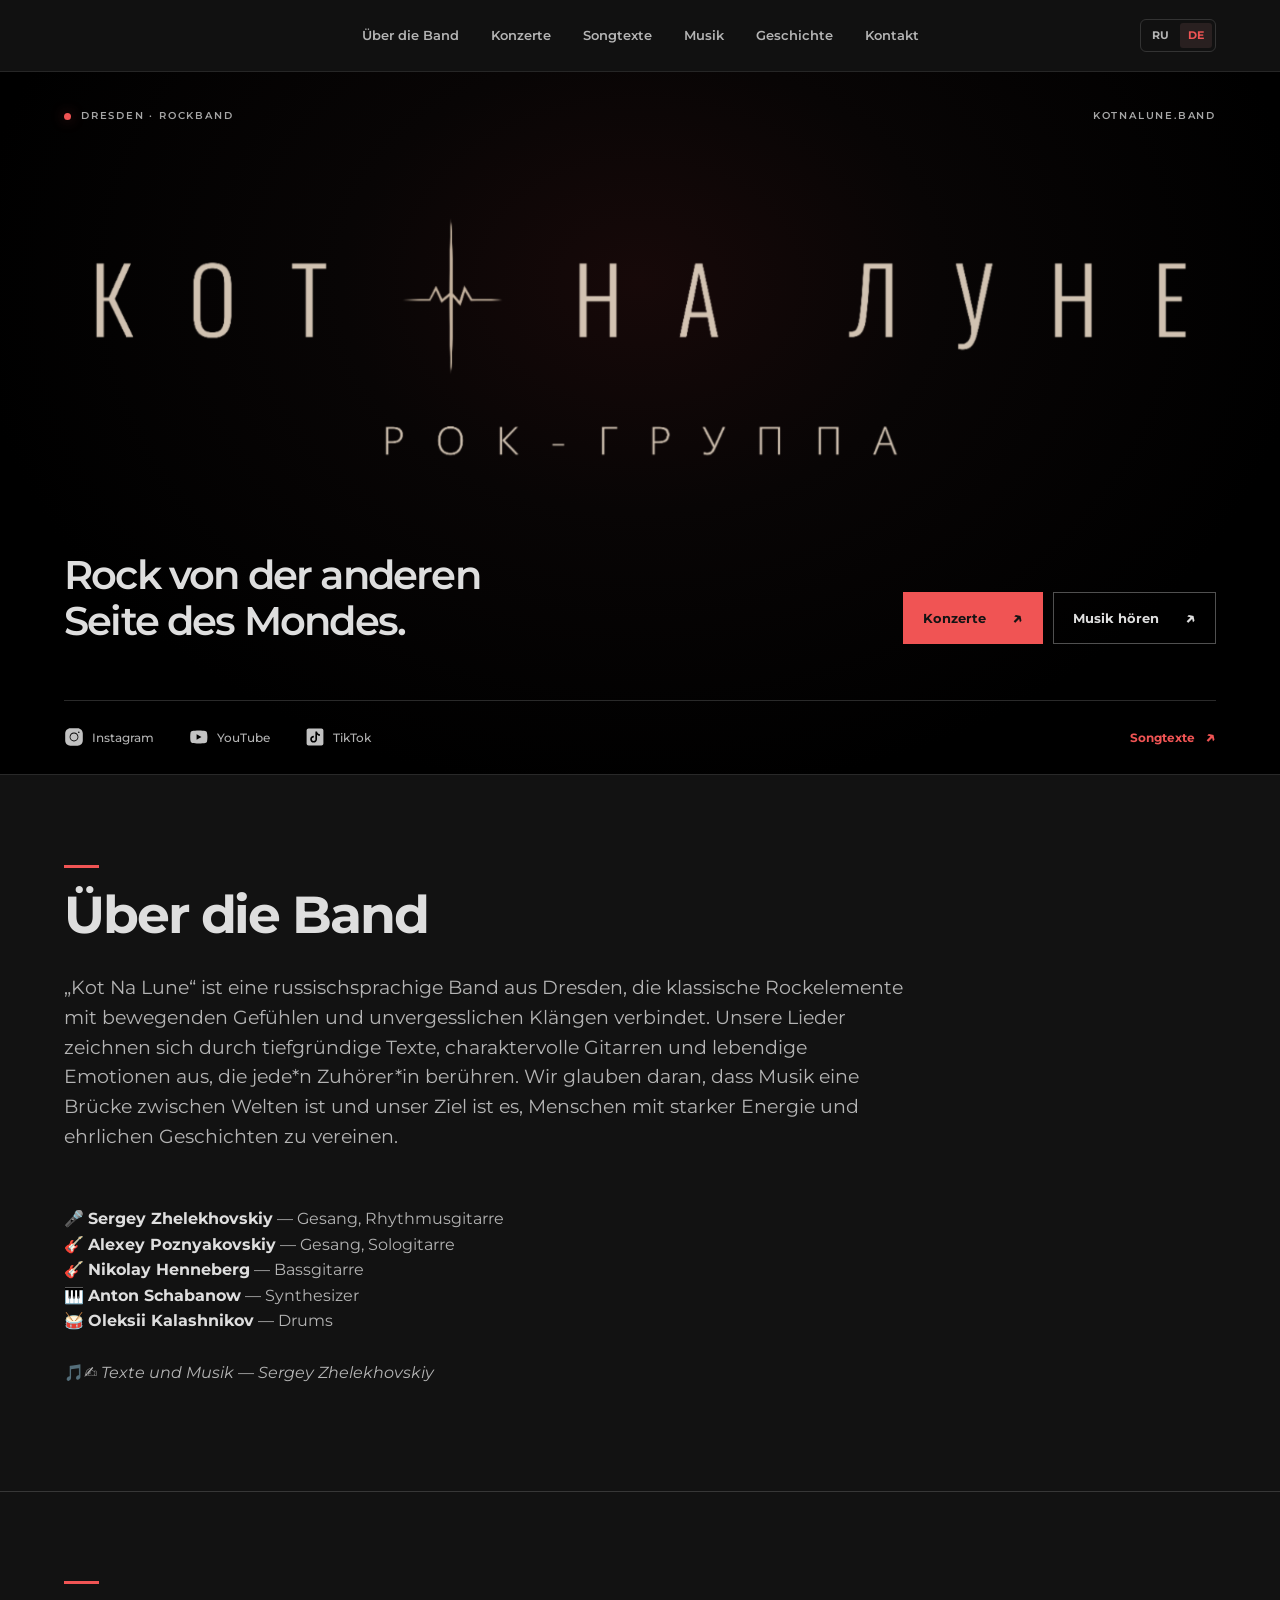
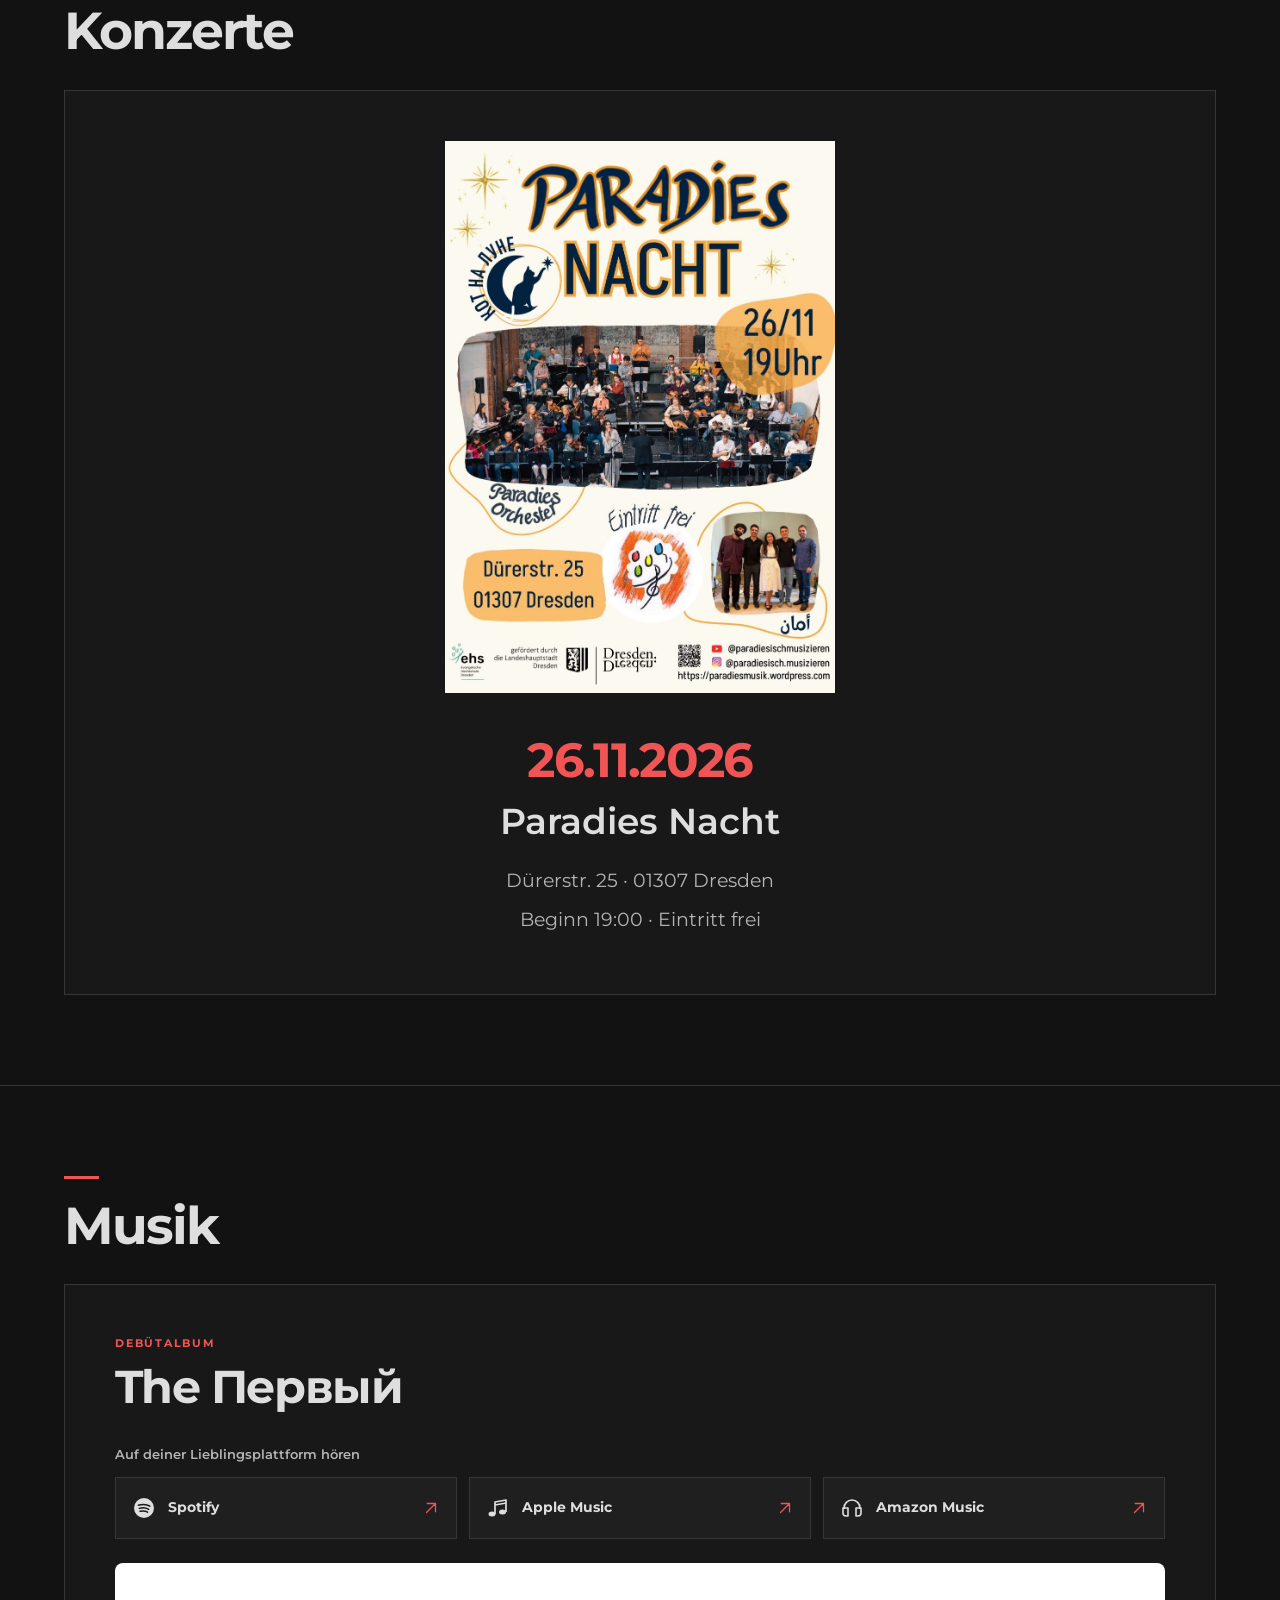
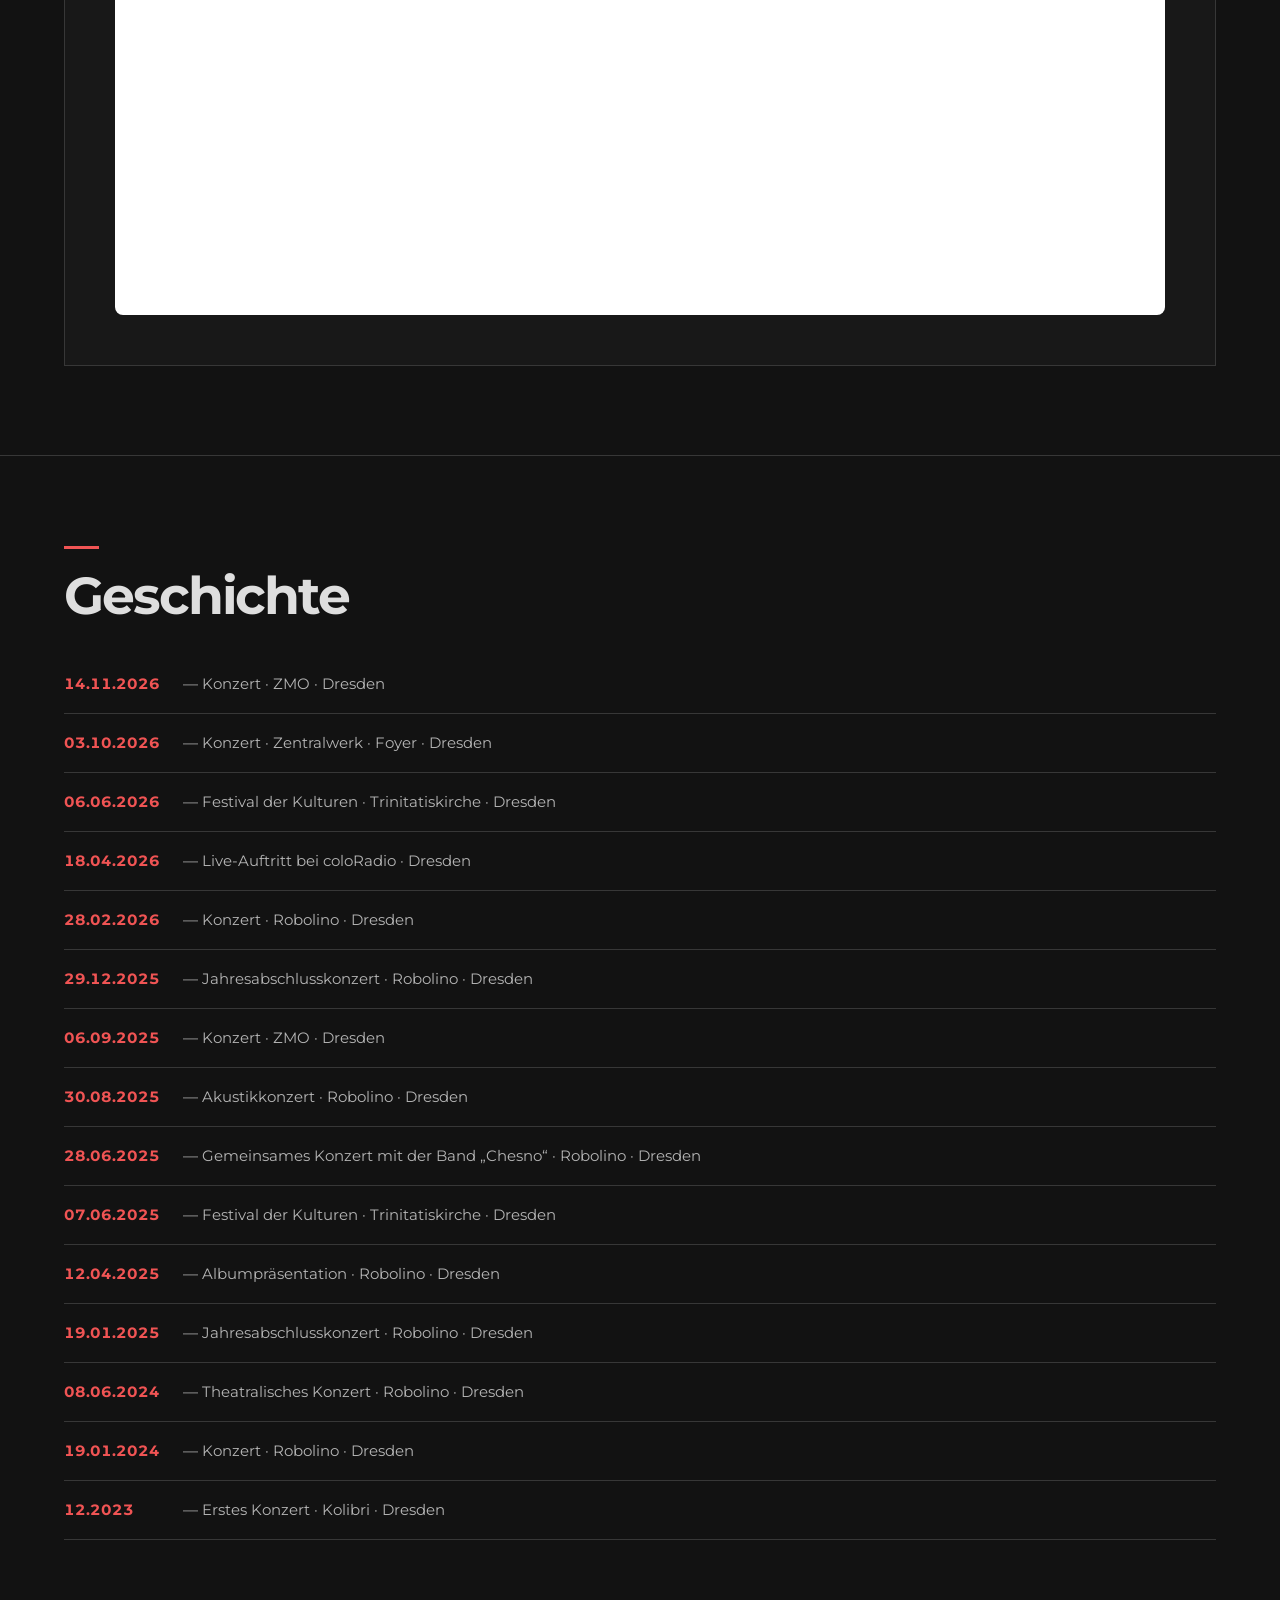
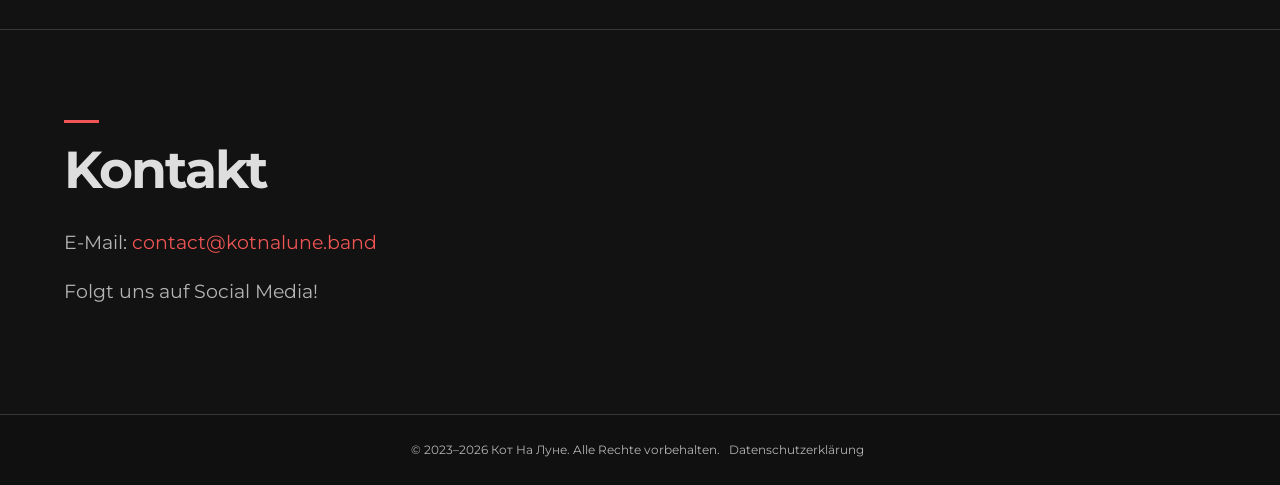
==== commit 8abee226: "Integrate Spotify, Apple Music and Amazon Music into the responsive music section" ====
--- a/index.html
+++ b/index.html
@@ -231,18 +231,31 @@
      ========================= -->
 
 <div id="music" class="section">
-
     <h2>Musik</h2>
-
     <div class="music-list">
-
         <div class="music-item">
-
-            <p>
-                Unser Debütalbum
-                <strong>„The Первый“</strong>
-            </p>
-
+            <div class="album-heading">
+                <p class="album-kicker">Debütalbum</p>
+                <h3>The Первый</h3>
+            </div>
+            <p class="platform-label">Auf deiner Lieblingsplattform hören</p>
+            <div class="platform-grid" role="group" aria-label="Auf deiner Lieblingsplattform hören">
+                <a class="platform-link" href="https://open.spotify.com/album/7p7KgotPfnINwCBviPJStS" target="_blank" rel="noopener noreferrer">
+                    <svg class="platform-icon" viewBox="0 0 24 24" aria-hidden="true"><circle cx="12" cy="12" r="10" fill="currentColor"/><path d="M6.4 9.2c4.3-1.3 8.5-.9 11.5 1M7.3 12.4c3.6-1 6.8-.6 9.4.9M8.1 15.3c2.8-.7 5.4-.4 7.5.8" fill="none" stroke="#181818" stroke-width="1.5" stroke-linecap="round"/></svg>
+                    <span class="platform-name">Spotify</span>
+                    <svg class="platform-arrow" viewBox="0 0 24 24" fill="none" stroke="currentColor" stroke-width="1.7" stroke-linecap="round" stroke-linejoin="round" aria-hidden="true"><path d="M6 18 18 6M7 6h11v11"/></svg>
+                </a>
+                <a class="platform-link" href="https://music.apple.com/ua/artist/%D0%BA%D0%BE%D1%82-%D0%BD%D0%B0-%D0%BB%D1%83%D0%BD%D0%B5/6813173253?l=ru" target="_blank" rel="noopener noreferrer">
+                    <svg class="platform-icon" viewBox="0 0 24 24" aria-hidden="true"><path d="M9 18V6l11-2v12M9 9l11-2" stroke="currentColor" stroke-width="1.7" fill="none" stroke-linejoin="round"/><ellipse cx="6" cy="18" rx="3.5" ry="2.5" fill="currentColor"/><ellipse cx="16.5" cy="16" rx="3.5" ry="2.5" fill="currentColor"/></svg>
+                    <span class="platform-name">Apple Music</span>
+                    <svg class="platform-arrow" viewBox="0 0 24 24" fill="none" stroke="currentColor" stroke-width="1.7" stroke-linecap="round" stroke-linejoin="round" aria-hidden="true"><path d="M6 18 18 6M7 6h11v11"/></svg>
+                </a>
+                <a class="platform-link" href="https://music.amazon.com.br/artists/B0GWNFG8NX/" target="_blank" rel="noopener noreferrer">
+                    <svg class="platform-icon" viewBox="0 0 24 24" aria-hidden="true"><path d="M4 13v-1a8 8 0 0 1 16 0v1M4 12H3v5a3 3 0 0 0 3 3h2v-8H4Zm16 0h1v5a3 3 0 0 1-3 3h-2v-8h4Z" fill="none" stroke="currentColor" stroke-width="1.6" stroke-linejoin="round"/></svg>
+                    <span class="platform-name">Amazon Music</span>
+                    <svg class="platform-arrow" viewBox="0 0 24 24" fill="none" stroke="currentColor" stroke-width="1.7" stroke-linecap="round" stroke-linejoin="round" aria-hidden="true"><path d="M6 18 18 6M7 6h11v11"/></svg>
+                </a>
+            </div>
             <iframe
                     src="https://open.spotify.com/embed/album/7p7KgotPfnINwCBviPJStS?utm_source=generator"
                     width="100%"
--- a/styles.css
+++ b/styles.css
@@ -70,18 +70,18 @@
 .section > p { max-width: 850px; color: var(--rock-muted); font-size: clamp(16px, 1.45vw, 19px); }
 .members { padding: 20px 0 0; color: var(--rock-muted); }
 .members strong { color: var(--rock-text); }
-.concert-featured { display: grid; grid-template-columns: minmax(0, 1fr) minmax(0, 1fr); align-items: center; gap: clamp(24px, 6vw, 85px); padding: clamp(18px, 4vw, 50px); background: var(--rock-section); border: 1px solid var(--rock-border); }
-.concert-poster-link { display: block; max-width: 390px; width: 100%; justify-self: center; }
+.concert-featured { display: flex; flex-direction: column; align-items: center; gap: clamp(20px, 3vw, 32px); width: 100%; padding: clamp(18px, 4vw, 50px); background: var(--rock-section); border: 1px solid var(--rock-border); }
+.concert-poster-link { display: block; max-width: 390px; width: 100%; }
 .concert-poster { display: block; width: 100%; height: auto; transition: opacity .2s; }
 .concert-poster-link:hover .concert-poster { opacity: .87; }
-.concert-info { color: var(--rock-muted); font-size: clamp(15px, 1.6vw, 19px); }
+.concert-info { width: 100%; text-align: center; color: var(--rock-muted); font-size: clamp(15px, 1.6vw, 19px); }
 .concert-info p { margin: 9px 0; }
 .concert-info .concert-date { color: var(--rock-accent); font-size: clamp(26px, 4vw, 48px); font-weight: 700; line-height: 1.1; letter-spacing: -.035em; }
 .concert-info p:nth-child(2) { color: var(--rock-text); font-size: clamp(23px, 3vw, 36px); font-weight: 600; line-height: 1.2; margin: 14px 0 22px; }
-.music-item { max-width: 880px; padding: clamp(15px, 3vw, 28px); background: var(--rock-section); border: 1px solid var(--rock-border); }
+.music-item { width: 100%; min-width: 0; padding: clamp(18px, 4vw, 50px); background: var(--rock-section); border: 1px solid var(--rock-border); }
 .music-item p { margin: 0 0 16px; }
 .music-item iframe { display: block; border: 0; width: 100%; border-radius: 8px; }
-.history-list { list-style: none; padding: 0; margin: 0; max-width: 980px; }
+.history-list { list-style: none; padding: 0; margin: 0; width: 100%; }
 .history-list li { padding: 17px 0; border-bottom: 1px solid var(--rock-border); color: var(--rock-muted); font-size: 15px; }
 .history-list li strong { display: inline-block; color: var(--rock-accent); font-weight: 700; min-width: 115px; font-variant-numeric: tabular-nums; }
 footer { text-align: center; background: #101010; border-top: 1px solid var(--rock-border); padding: 25px var(--gutter); font-size: 12px; color: var(--rock-muted); overflow-wrap: anywhere; }
@@ -119,8 +119,62 @@
     .social-icons a { gap: 5px; font-size: 11px; }
     .social-icons img { width: 17px; height: 17px; }
     .hero-lyrics { padding-block: 9px; }
-    .concert-featured { grid-template-columns: minmax(0, 1fr); }
     .concert-info { padding-bottom: 6px; }
     .history-list li strong { display: block; margin-bottom: 4px; }
 }
 @media (prefers-reduced-motion: reduce) { html { scroll-behavior: auto; } *, *::before, *::after { transition: none !important; } }
+
+/* Music: one album, three equally accessible streaming platforms. */
+.music-item .album-kicker {
+    color: var(--rock-accent);
+    font-size: 11px;
+    font-weight: 700;
+    letter-spacing: .16em;
+    text-transform: uppercase;
+    margin: 0 0 8px;
+}
+.album-heading h3 {
+    margin: 0;
+    font-size: clamp(27px, 4vw, 46px);
+    line-height: 1.15;
+    letter-spacing: -.035em;
+    color: var(--rock-text);
+}
+.music-item .platform-label {
+    margin: 30px 0 12px;
+    font-size: 13px;
+    font-weight: 600;
+    color: var(--rock-muted);
+}
+.platform-grid {
+    display: grid;
+    grid-template-columns: repeat(3, minmax(0, 1fr));
+    gap: 12px;
+    margin-bottom: 24px;
+}
+.platform-link {
+    display: flex;
+    align-items: center;
+    gap: 12px;
+    min-width: 0;
+    min-height: 62px;
+    padding: 14px 16px;
+    border: 1px solid var(--rock-border);
+    background: var(--rock-panel);
+    color: var(--rock-text);
+    transition: border-color .18s, background .18s, color .18s;
+}
+.platform-link:hover {
+    background: var(--rock-panel-hover);
+    border-color: var(--rock-accent);
+    color: var(--rock-text);
+}
+.platform-icon { width: 24px; height: 24px; flex: 0 0 24px; color: var(--rock-text); }
+.platform-name { font-size: 14px; font-weight: 700; min-width: 0; }
+.platform-arrow { width: 18px; height: 18px; flex: 0 0 18px; margin-left: auto; color: var(--rock-accent); }
+@media (max-width: 700px) {
+    .platform-grid { grid-template-columns: minmax(0, 1fr); gap: 8px; }
+    .platform-link { min-height: 54px; }
+    .music-item .platform-label { margin-top: 22px; }
+}
+@media (prefers-reduced-motion: reduce) { .platform-link { transition: none; } }
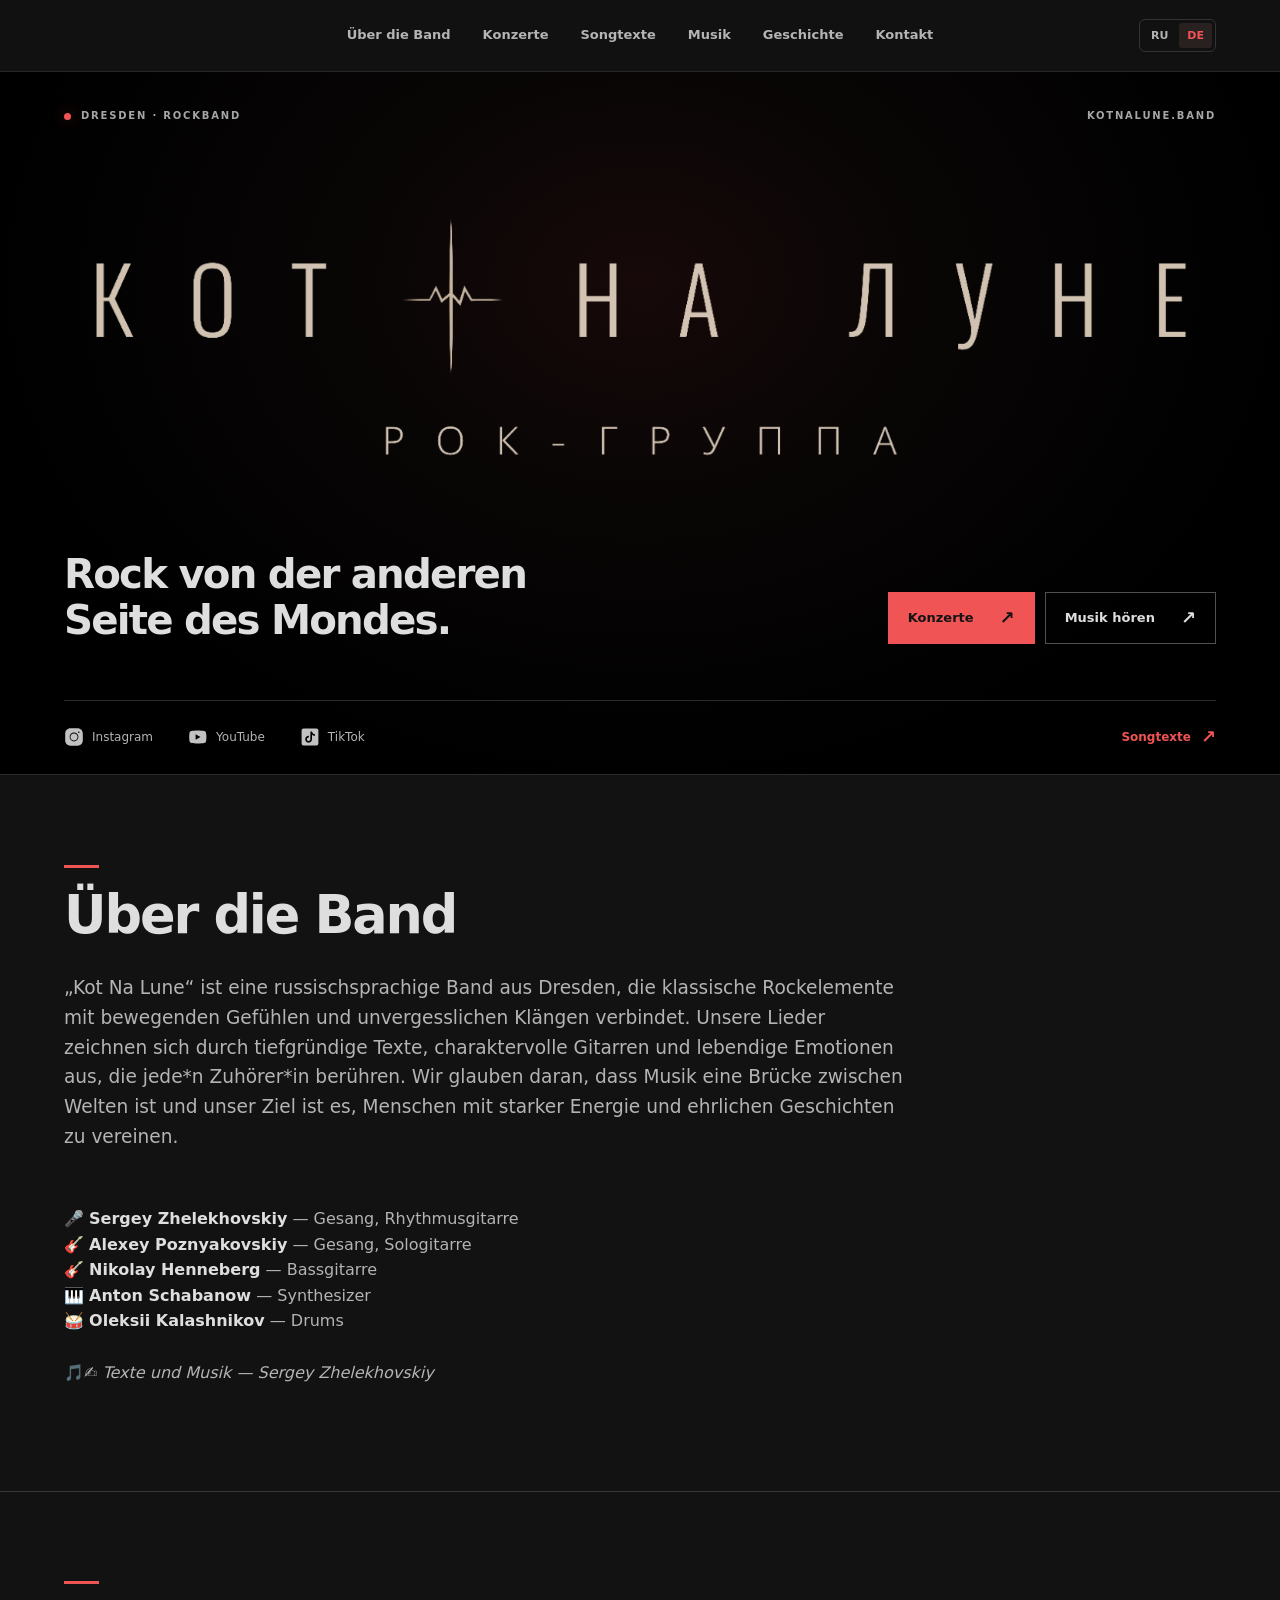
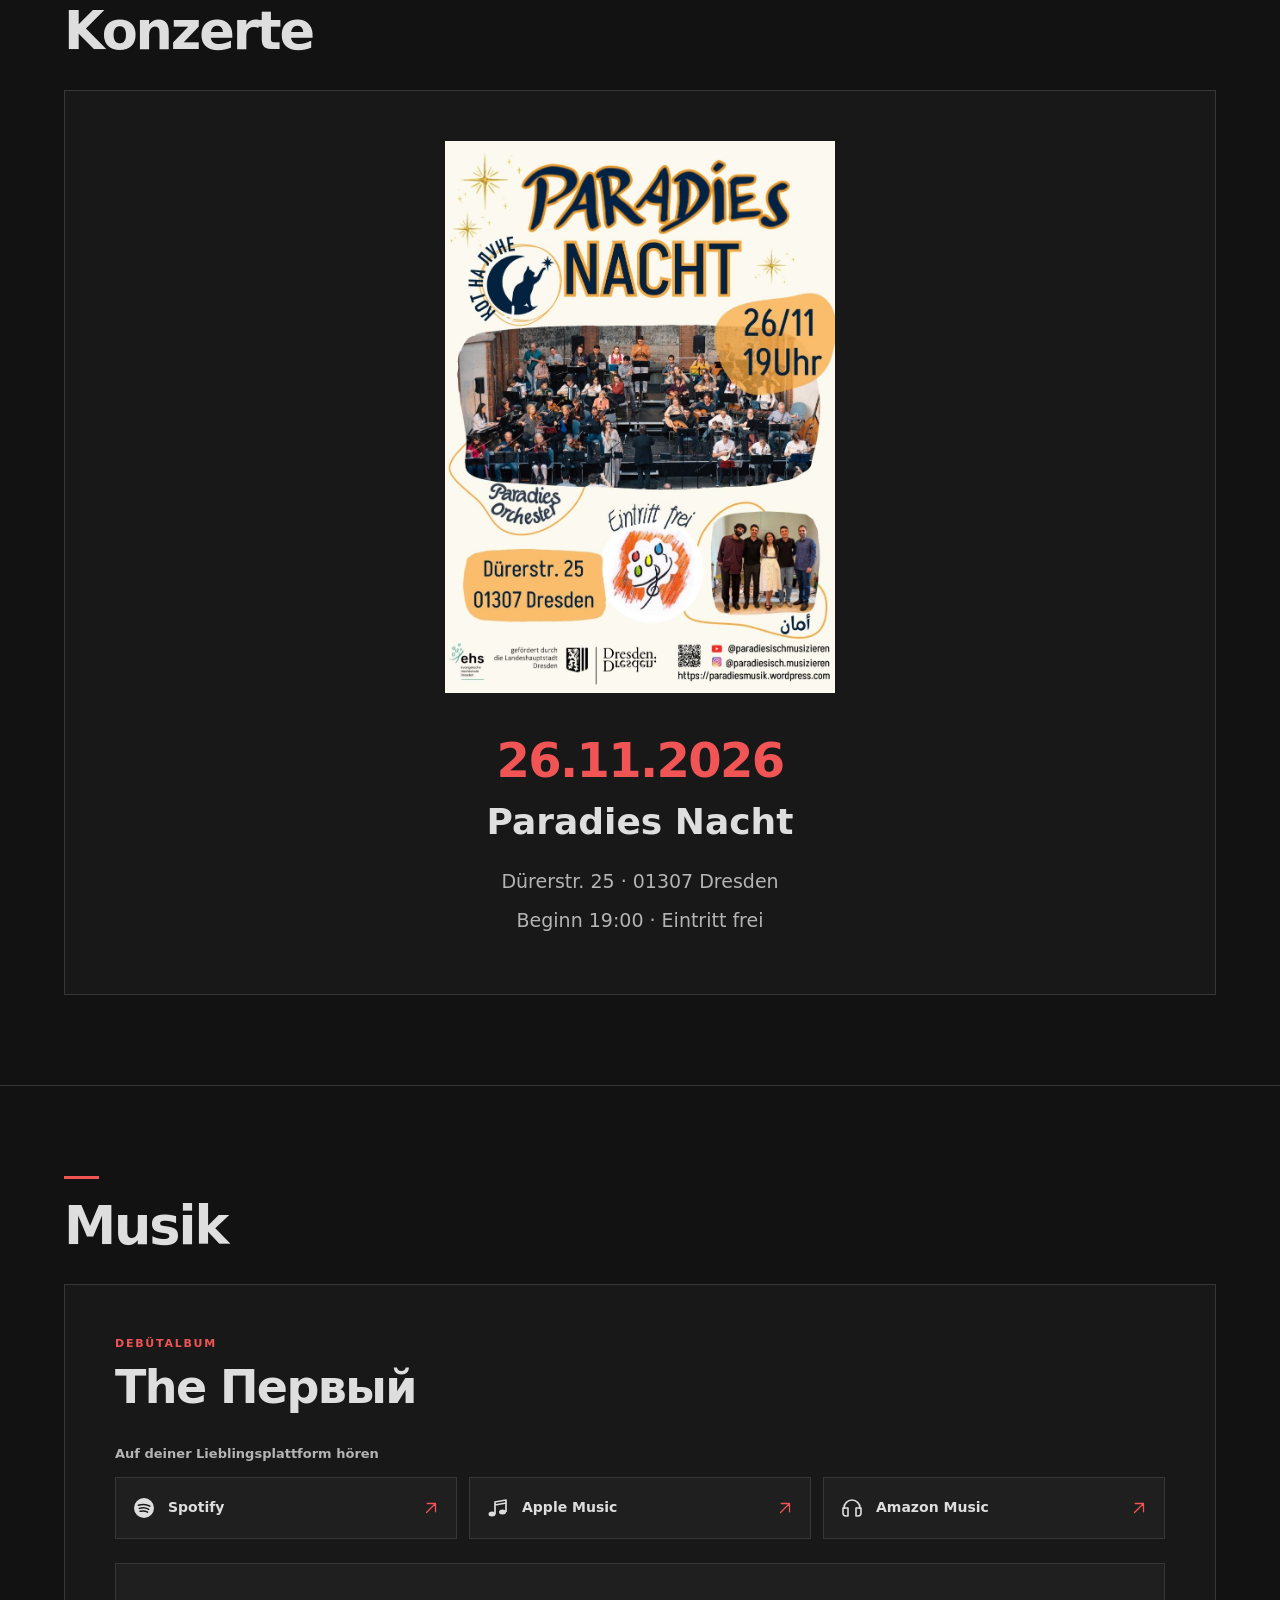
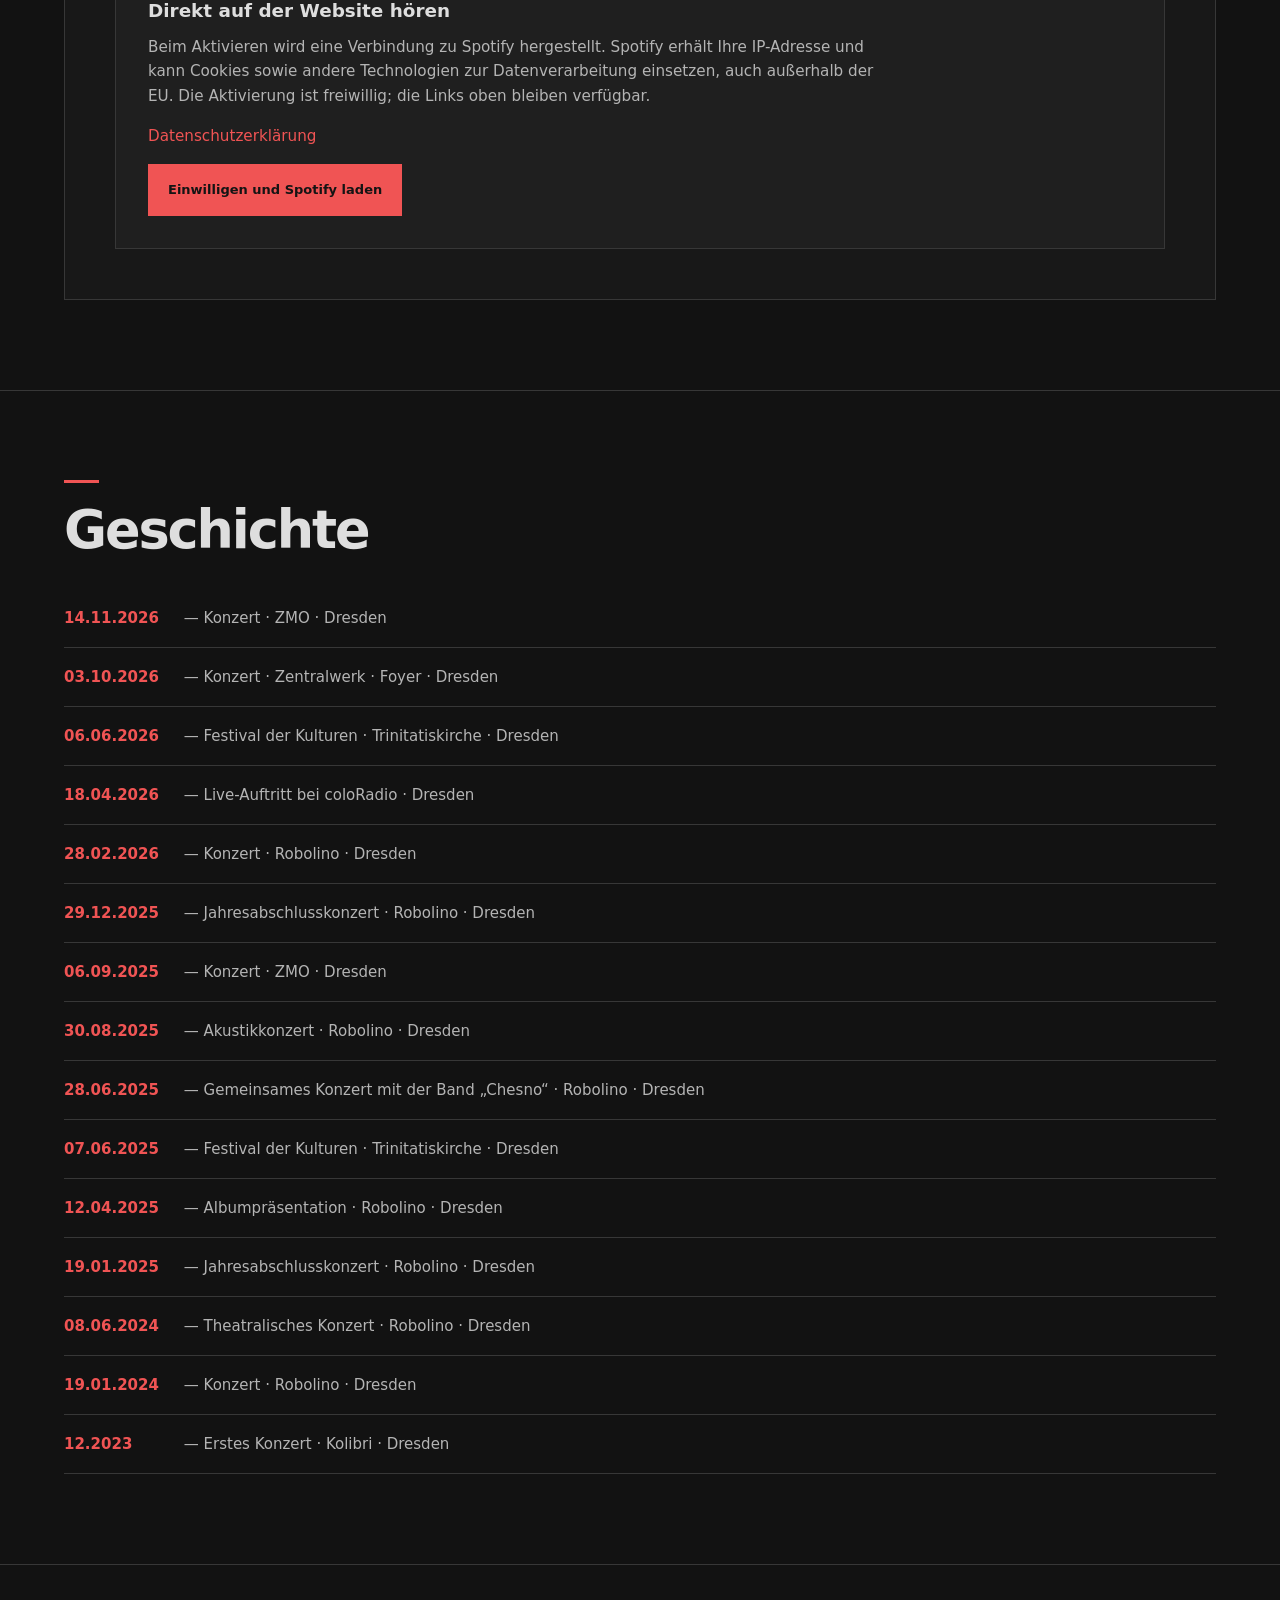
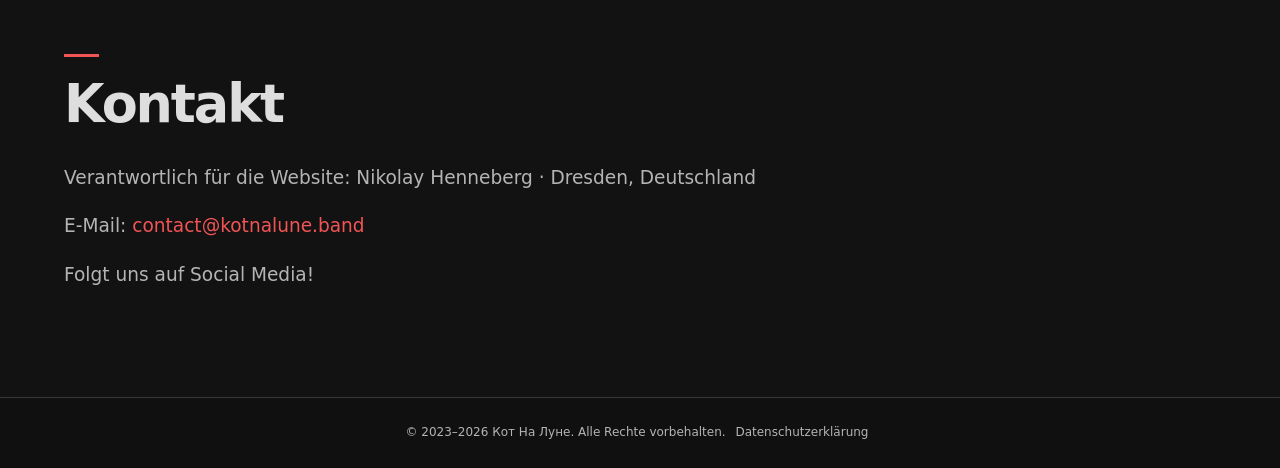
==== commit 924eee01: "Update privacy policies and add consent-based Spotify integration without external fonts" ====
--- a/index.html
+++ b/index.html
@@ -18,9 +18,6 @@
 
     <link rel="stylesheet" href="styles.css">
     <link rel="icon" href="favicon.ico" type="image/x-icon">
-
-    <link href="https://fonts.googleapis.com/css2?family=Montserrat:wght@400;700&family=Permanent+Marker&display=swap"
-          rel="stylesheet">
 </head>
 
 <body class="home-page">
@@ -256,16 +253,17 @@
                     <svg class="platform-arrow" viewBox="0 0 24 24" fill="none" stroke="currentColor" stroke-width="1.7" stroke-linecap="round" stroke-linejoin="round" aria-hidden="true"><path d="M6 18 18 6M7 6h11v11"/></svg>
                 </a>
             </div>
-            <iframe
-                    src="https://open.spotify.com/embed/album/7p7KgotPfnINwCBviPJStS?utm_source=generator"
-                    width="100%"
-                    height="352"
-                    frameborder="0"
-                    allowfullscreen=""
-                    allow="autoplay; clipboard-write; encrypted-media; fullscreen; picture-in-picture"
-                    loading="lazy"
-                    title="Spotify-Player des Albums The Первый">
-            </iframe>
+            <div class="spotify-consent" data-spotify-player data-title="Spotify-Player des Albums The Первый">
+                <div class="spotify-notice">
+                    <h4>Direkt auf der Website hören</h4>
+                    <p>Beim Aktivieren wird eine Verbindung zu Spotify hergestellt. Spotify erhält Ihre IP-Adresse und kann Cookies sowie andere Technologien zur Datenverarbeitung einsetzen, auch außerhalb der EU. Die Aktivierung ist freiwillig; die Links oben bleiben verfügbar.</p>
+                    <p><a href="privacy_de.html#spotify">Datenschutzerklärung</a></p>
+                </div>
+                <button type="button" class="hero-button hero-button-primary spotify-enable">Einwilligen und Spotify laden</button>
+                <div class="spotify-frame" hidden></div>
+                <button type="button" class="hero-button spotify-disable" hidden>Spotify deaktivieren und Einwilligung widerrufen</button>
+            </div>
+            <script src="spotify-consent.js" defer></script>
 
         </div>
 
@@ -365,6 +363,7 @@
 <div id="contact" class="section">
 
     <h2>Kontakt</h2>
+    <p>Verantwortlich für die Website: Nikolay Henneberg · Dresden, Deutschland</p>
 
     <p>
         E-Mail: <a href="mailto:contact@kotnalune.band">contact@kotnalune.band</a>
@@ -391,7 +390,6 @@
        class="privacy-policy-link">
         Datenschutzerklärung
     </a>
-
 </footer>
 
 </body>
--- a/styles.css
+++ b/styles.css
@@ -17,7 +17,7 @@
 }
 *, *::before, *::after { box-sizing: border-box; }
 html { scroll-behavior: smooth; }
-body { margin: 0; background: var(--rock-bg); color: var(--rock-text); font-family: Montserrat, system-ui, Arial, sans-serif; line-height: 1.6; }
+body { margin: 0; background: var(--rock-bg); color: var(--rock-text); font-family: system-ui, Arial, sans-serif; line-height: 1.6; }
 a { color: var(--rock-accent); text-decoration: none; }
 a:hover { color: var(--rock-accent-hover); }
 a:focus-visible, button:focus-visible, summary:focus-visible { outline: 2px solid var(--rock-accent); outline-offset: 4px; }
@@ -178,3 +178,20 @@
     .music-item .platform-label { margin-top: 22px; }
 }
 @media (prefers-reduced-motion: reduce) { .platform-link { transition: none; } }
+
+/* Local-only interface: external player is opt-in. */
+.spotify-consent { padding: clamp(18px, 3vw, 32px); border: 1px solid var(--rock-border); background: var(--rock-panel); }
+.spotify-consent h4 { margin: 0 0 10px; font-size: 1.15rem; }
+.spotify-consent p { color: var(--rock-muted); font-size: .95rem; max-width: 76ch; }
+.spotify-consent button { cursor: pointer; white-space: normal; text-align: left; max-width: 100%; }
+.spotify-frame:not([hidden]) { margin-top: 18px; }
+.spotify-disable:not([hidden]) { margin-top: 16px; }
+.spotify-consent [hidden] { display: none !important; }
+.legal-page .section { max-width: 1000px; }
+.legal-page .section h3 { margin-top: 2rem; color: var(--rock-text); }
+.legal-page .section p, .legal-page .section li { color: var(--rock-muted); font-size: 1rem; }
+.legal-page .section a { text-decoration: underline; text-underline-offset: 3px; }
+
+
+.spotify-consent button:not(.hero-button-primary) { background: var(--rock-panel); }
+.spotify-frame iframe { display: block; width: 100%; border: 0; border-radius: 12px; }
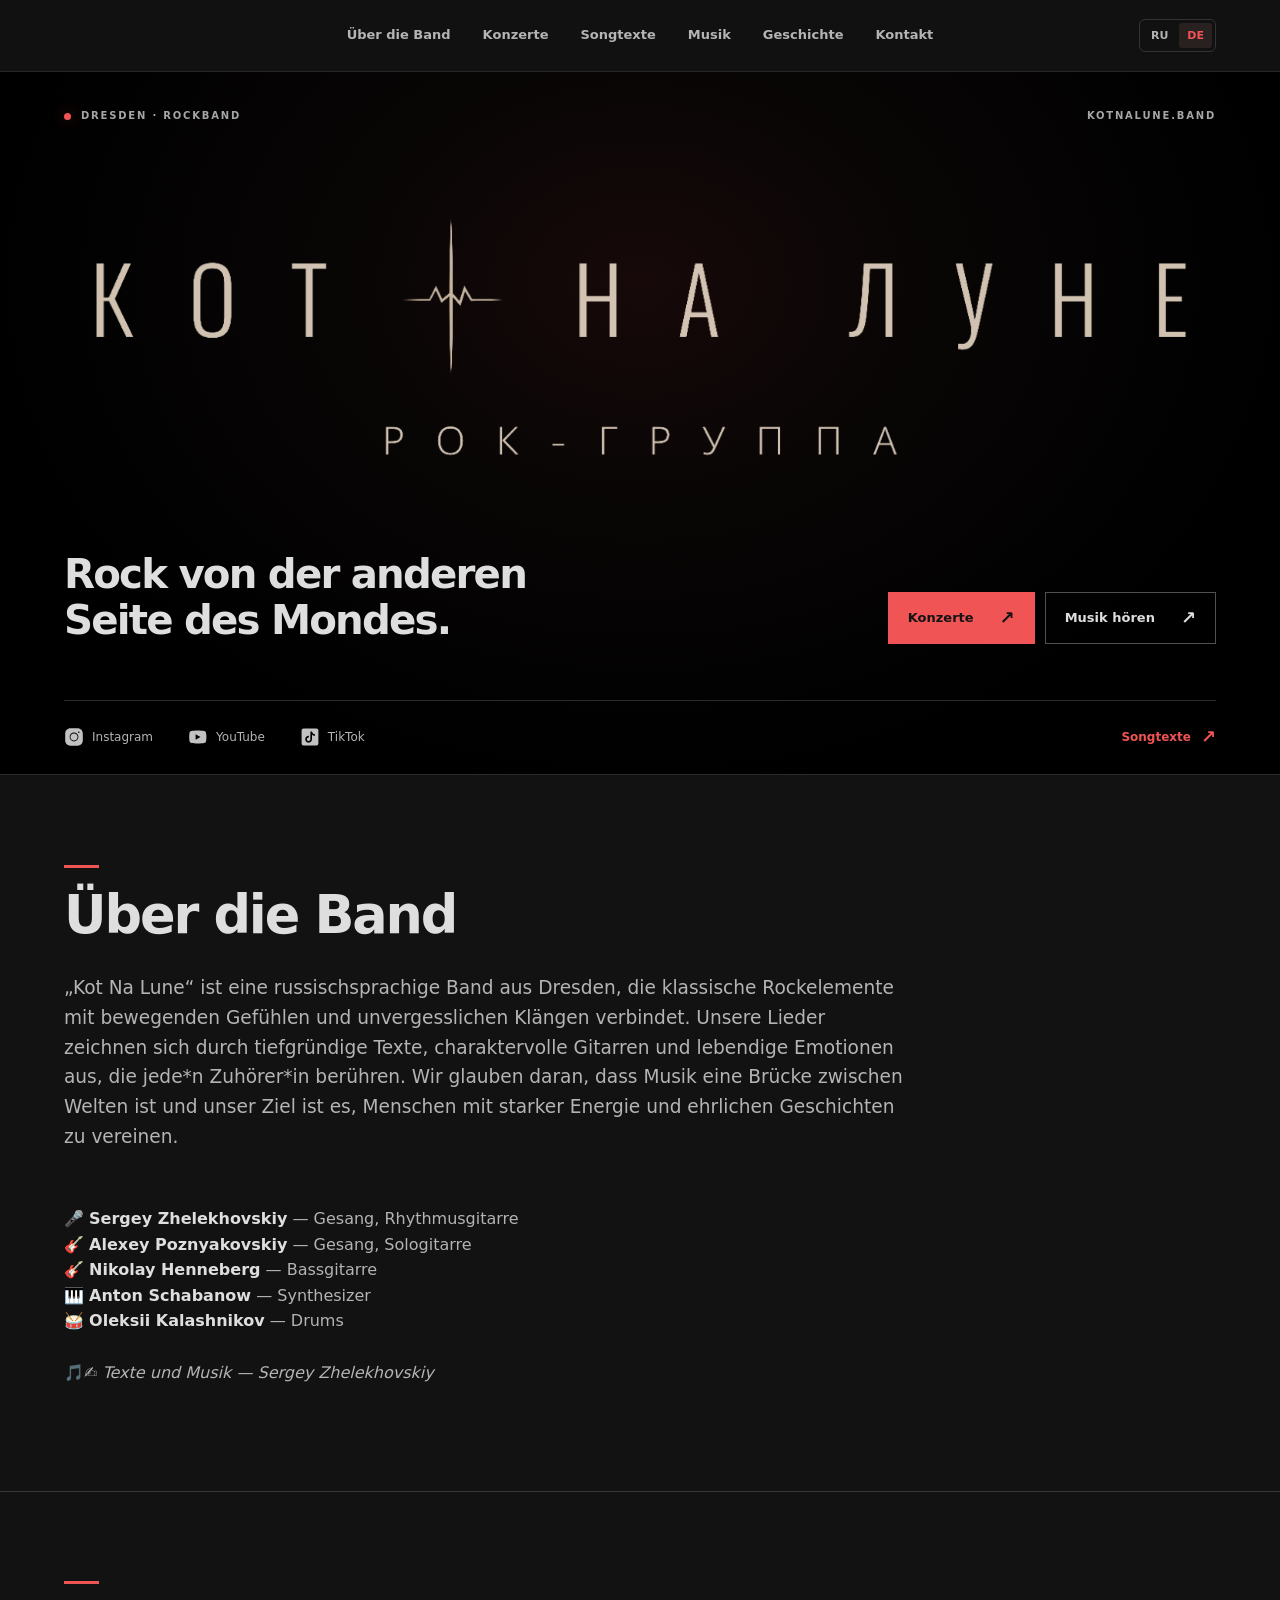
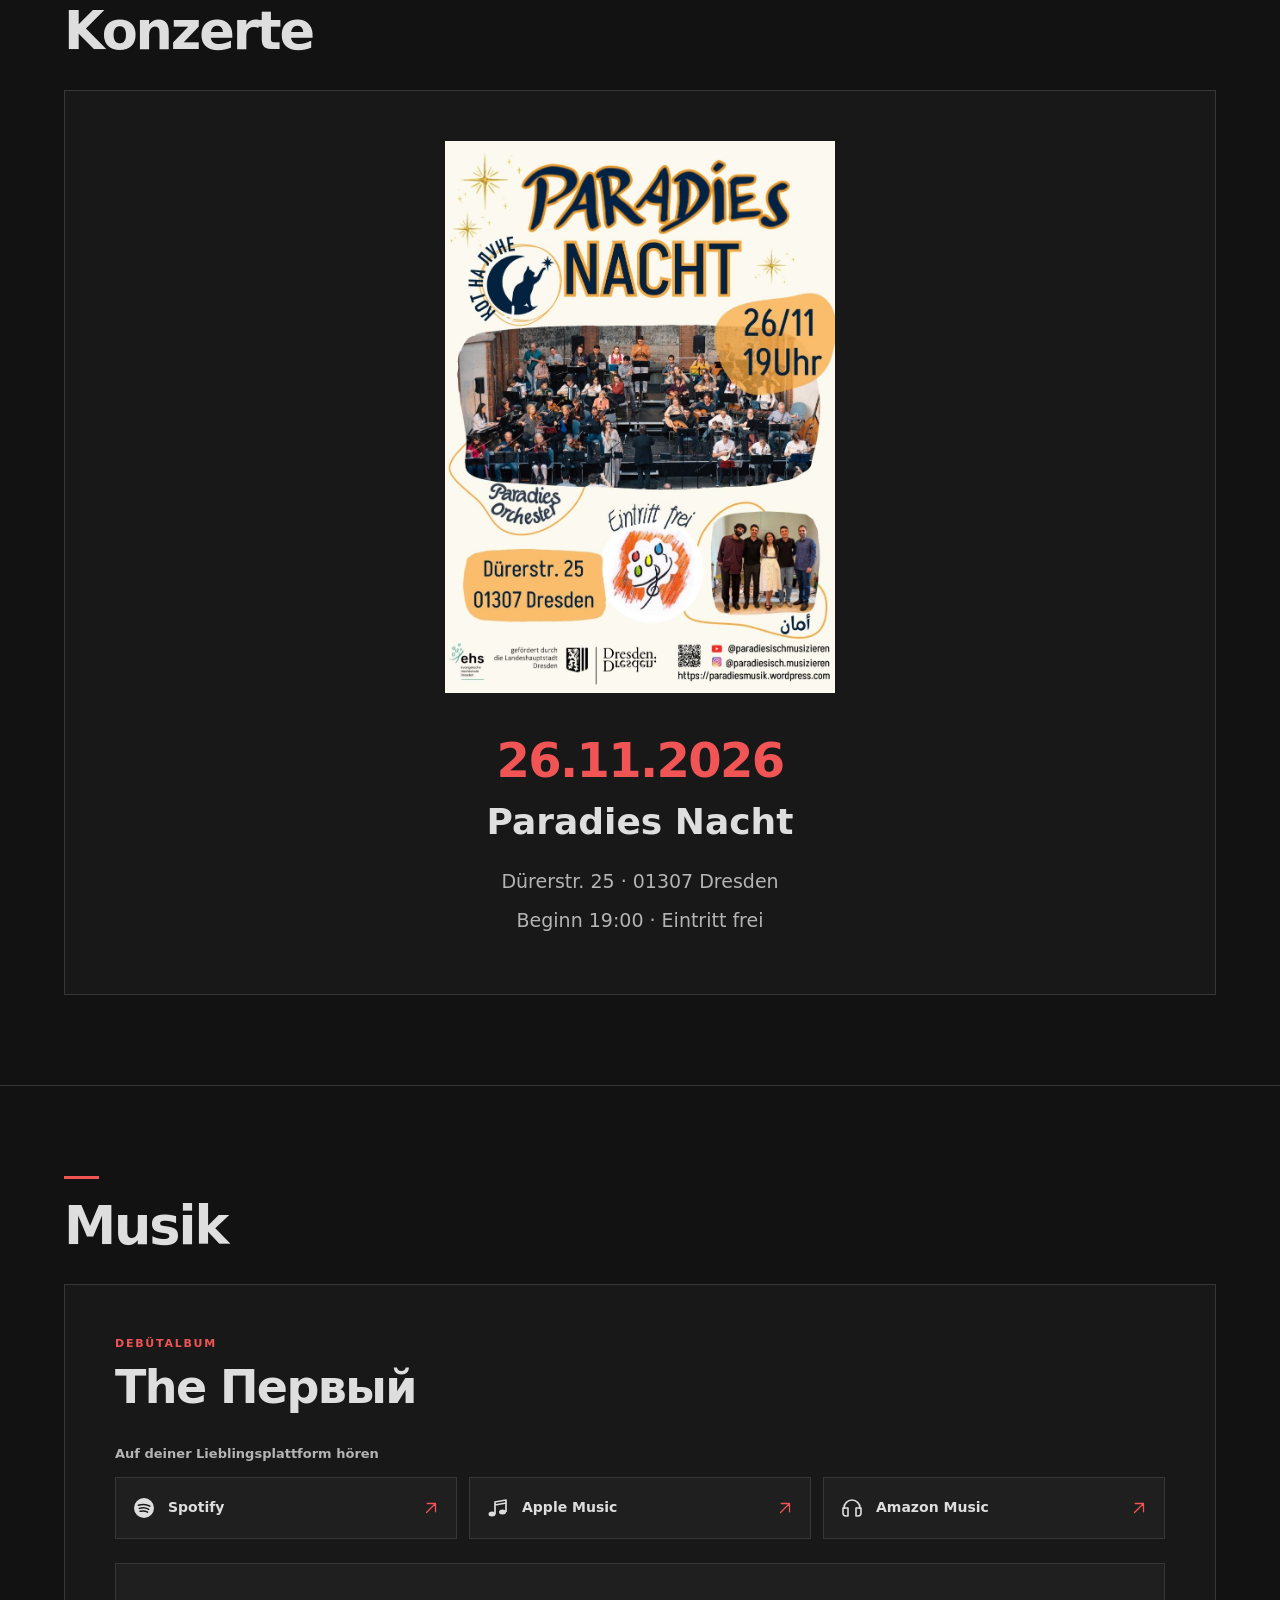
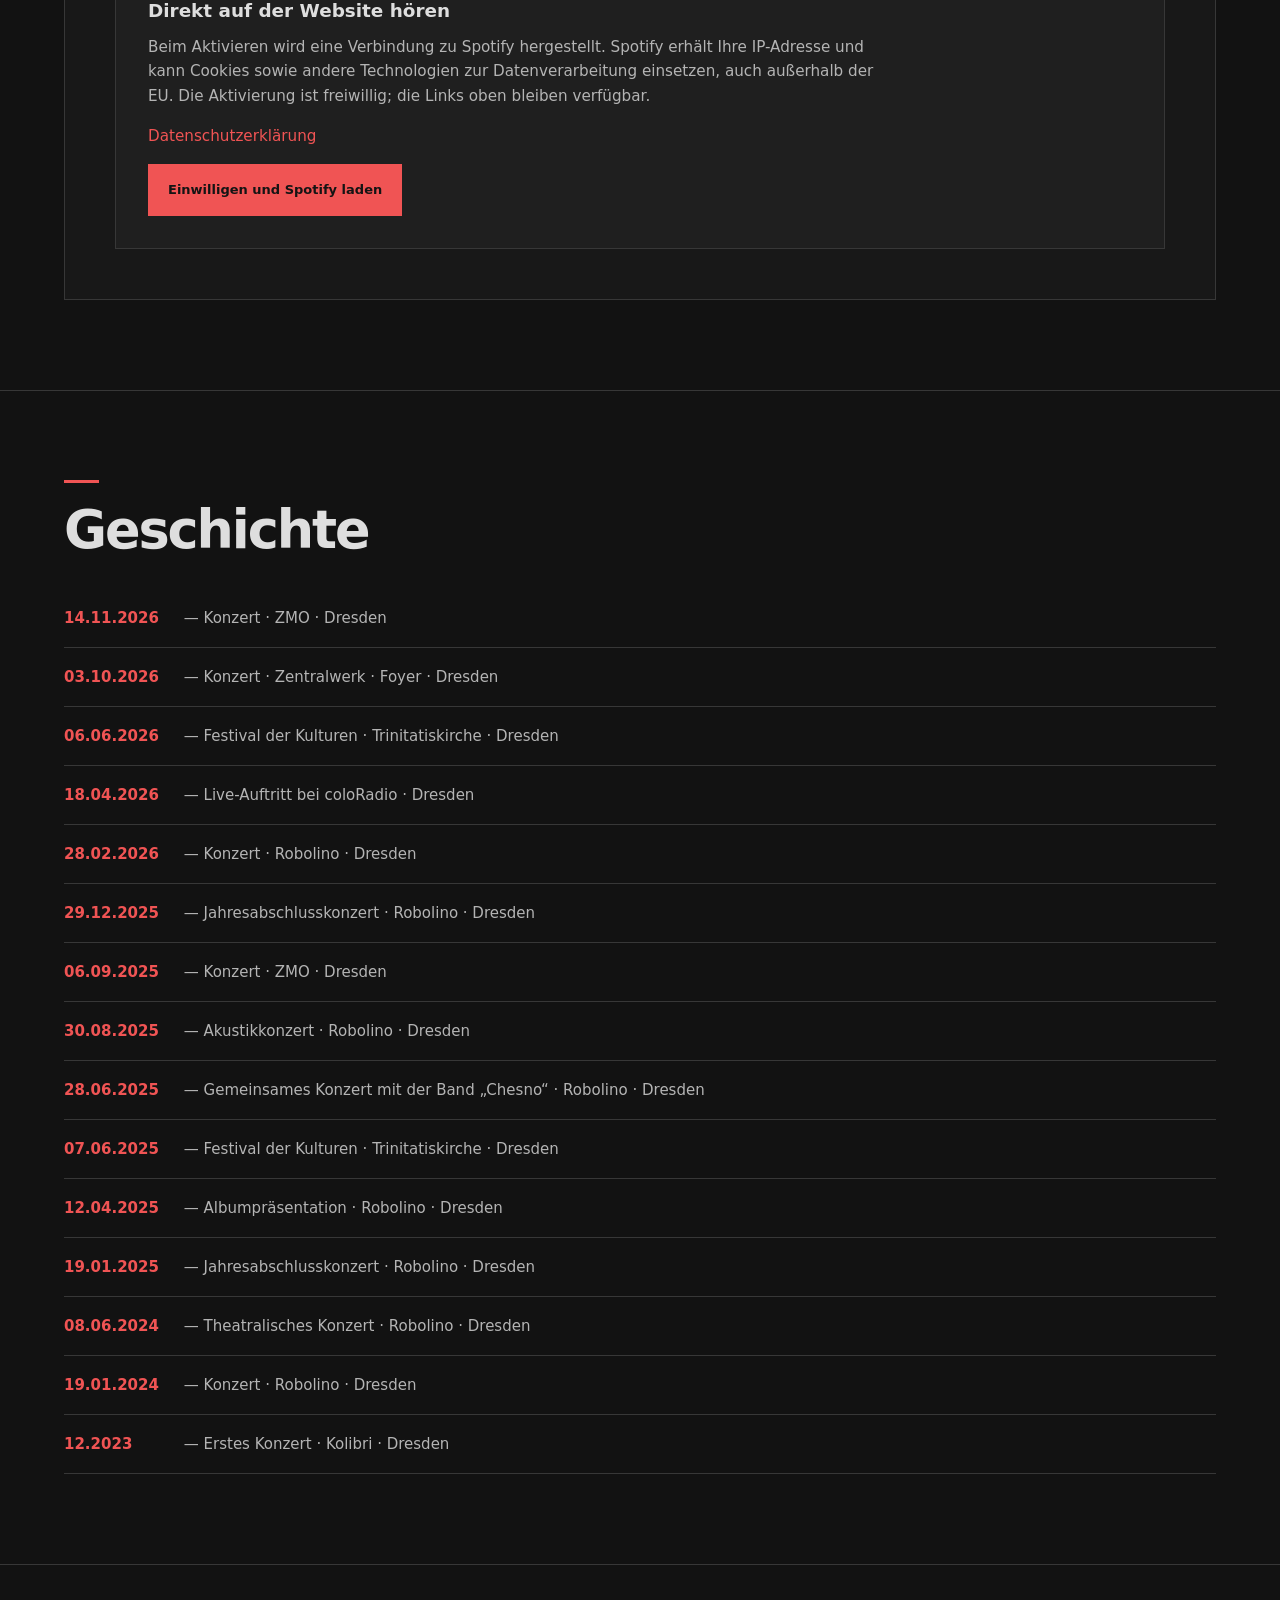
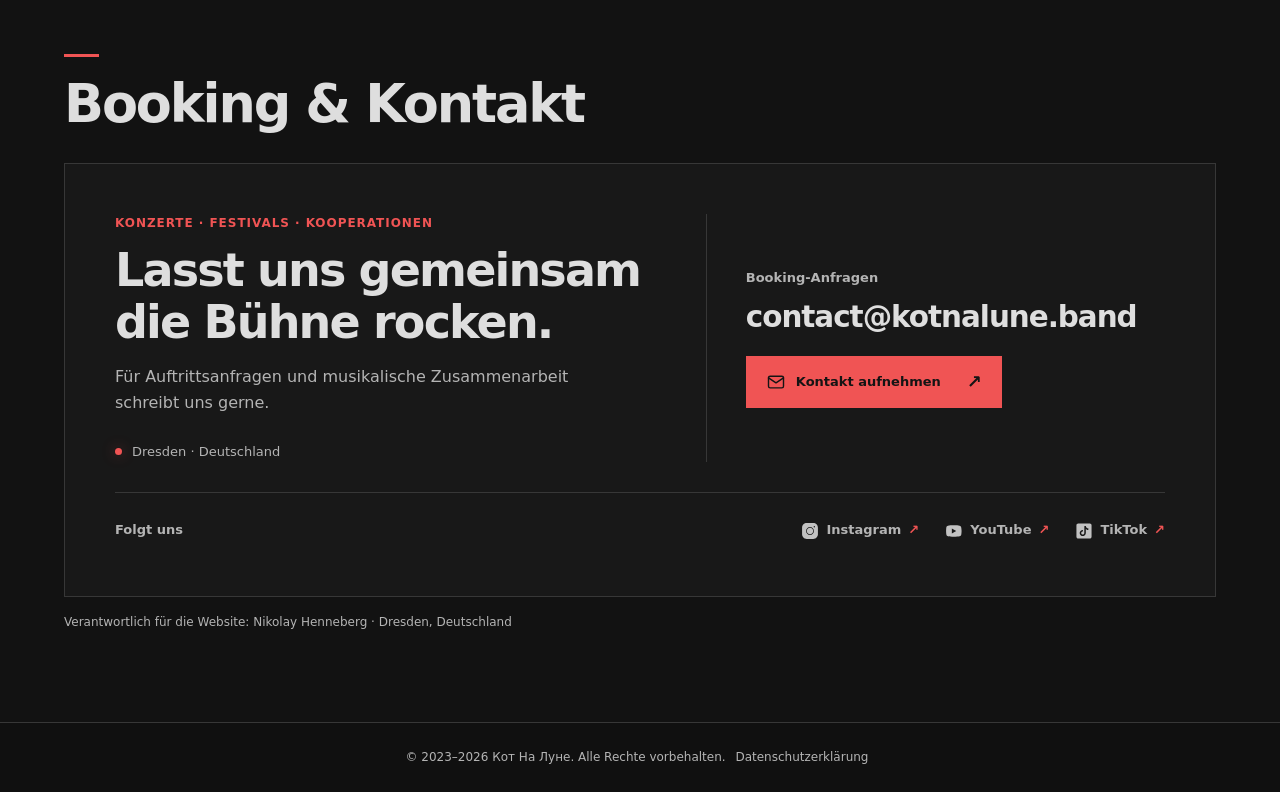
==== commit 2d33159c: "Add responsive bilingual booking and contact section for concert organizers" ====
--- a/index.html
+++ b/index.html
@@ -3,21 +3,62 @@
 <head>
     <meta charset="UTF-8">
     <meta name="viewport" content="width=device-width, initial-scale=1.0">
-
-    <meta name="description" content="Offizielle Website der Band „Kot Na Lune“">
+    <title>Kot Na Lune | Rockband aus Dresden</title>
+    <meta name="description" content="Kot Na Lune (Кот На Луне) ist eine russischsprachige Rockband aus Dresden. Entdecke unsere Musik, das Debütalbum „The Первый“, Konzerte und Songtexte mit deutschen Übersetzungen.">
+    <meta name="theme-color" content="#121212">
     <meta name="author" content="Kot Na Lune">
-
-    <meta property="og:title" content="Offizielle Website der Rockband „Kot Na Lune“">
-    <meta property="og:description"
-          content="KOT NA LUNE — hört unsere Musik, besucht unsere Konzerte und bleibt mit uns in Verbindung!">
-    <meta property="og:image" content="https://www.kotnalune.band/og-image.JPG">
-    <meta property="og:url" content="https://kotnalune.band">
+    <link rel="canonical" href="https://kotnalune.band/">
+    <link rel="alternate" href="https://kotnalune.band/" hreflang="de">
+    <link rel="alternate" href="https://kotnalune.band/index_ru.html" hreflang="ru">
+    <link rel="alternate" href="https://kotnalune.band/" hreflang="x-default">
+
     <meta property="og:type" content="website">
-
-    <title>Offizielle Website der Rockband „Kot Na Lune“</title>
+    <meta property="og:site_name" content="Kot Na Lune · Кот На Луне">
+    <meta property="og:title" content="Kot Na Lune | Rockband aus Dresden">
+    <meta property="og:description" content="Kot Na Lune (Кот На Луне) ist eine russischsprachige Rockband aus Dresden. Entdecke unsere Musik, das Debütalbum „The Первый“, Konzerte und Songtexte mit deutschen Übersetzungen.">
+    <meta property="og:url" content="https://kotnalune.band/">
+    <meta property="og:image" content="https://kotnalune.band/og-band.jpg">
+    <meta property="og:image:type" content="image/jpeg">
+    <meta property="og:image:width" content="1200">
+    <meta property="og:image:height" content="630">
+    <meta property="og:image:alt" content="Kot Na Lune – Rockband aus Dresden">
+    <meta property="og:locale" content="de_DE">
+    <meta property="og:locale:alternate" content="ru_RU">
+    <meta name="twitter:card" content="summary_large_image">
+    <meta name="twitter:title" content="Kot Na Lune | Rockband aus Dresden">
+    <meta name="twitter:description" content="Kot Na Lune (Кот На Луне) ist eine russischsprachige Rockband aus Dresden. Entdecke unsere Musik, das Debütalbum „The Первый“, Konzerte und Songtexte mit deutschen Übersetzungen.">
+    <meta name="twitter:image" content="https://kotnalune.band/og-band.jpg">
+    <meta name="twitter:image:alt" content="Kot Na Lune – Rockband aus Dresden">
 
     <link rel="stylesheet" href="styles.css">
     <link rel="icon" href="favicon.ico" type="image/x-icon">
+    <link rel="icon" href="favicon-96.png" type="image/png" sizes="96x96">
+    <link rel="apple-touch-icon" href="apple-touch-icon.png" sizes="180x180">
+    <script type="application/ld+json">
+{
+    "@context": "https://schema.org",
+    "@type": "MusicGroup",
+    "@id": "https://kotnalune.band/#band",
+    "name": "Кот На Луне",
+    "alternateName": "Kot Na Lune",
+    "url": "https://kotnalune.band/",
+    "description": "Russischsprachige Rockband aus Dresden.",
+    "genre": "Rock",
+    "image": "https://kotnalune.band/og-band.jpg",
+    "logo": "https://kotnalune.band/hero-logo.png",
+    "sameAs": [
+        "https://www.instagram.com/kater_auf_dem_mond",
+        "https://www.tiktok.com/@katze_auf_dem_mond",
+        "https://music.apple.com/ua/artist/6813173253?l=ru",
+        "https://music.amazon.com.br/artists/B0GWNFG8NX/"
+    ],
+    "album": {
+        "@type": "MusicAlbum",
+        "name": "The Первый",
+        "url": "https://open.spotify.com/album/7p7KgotPfnINwCBviPJStS"
+    }
+}
+    </script>
 </head>
 
 <body class="home-page">
@@ -361,18 +402,31 @@
      ========================= -->
 
 <div id="contact" class="section">
-
-    <h2>Kontakt</h2>
-    <p>Verantwortlich für die Website: Nikolay Henneberg · Dresden, Deutschland</p>
-
-    <p>
-        E-Mail: <a href="mailto:contact@kotnalune.band">contact@kotnalune.band</a>
-    </p>
-
-    <p>
-        Folgt uns auf Social Media!
-    </p>
-
+    <h2>Booking &amp; Kontakt</h2>
+    <div class="booking-panel">
+        <div class="booking-intro">
+            <p class="booking-kicker">Konzerte · Festivals · Kooperationen</p>
+            <h3>Lasst uns gemeinsam die Bühne rocken.</h3>
+            <p class="booking-description">Für Auftrittsanfragen und musikalische Zusammenarbeit schreibt uns gerne.</p>
+            <p class="booking-location"><span class="signal-dot" aria-hidden="true"></span>Dresden · Deutschland</p>
+        </div>
+        <div class="booking-contact">
+            <p class="booking-label">Booking-Anfragen</p>
+            <a class="booking-email" href="mailto:contact@kotnalune.band">contact@kotnalune.band</a>
+            <a class="hero-button hero-button-primary booking-cta" href="mailto:contact@kotnalune.band">
+                <span class="booking-cta-text"><svg aria-hidden="true" width="20" height="20" viewBox="0 0 24 24" fill="none" stroke="currentColor" stroke-width="1.7" stroke-linecap="round" stroke-linejoin="round"><rect x="3" y="5" width="18" height="14" rx="2"/><path d="m3 7 9 6 9-6"/></svg>Kontakt aufnehmen</span><span aria-hidden="true">↗</span>
+            </a>
+        </div>
+        <div class="booking-social">
+            <p class="booking-label">Folgt uns</p>
+            <div class="booking-social-links">
+                <a href="https://www.instagram.com/kater_auf_dem_mond" target="_blank" rel="noopener noreferrer"><img src="instagram.svg" alt="" width="20" height="20" loading="lazy">Instagram<span aria-hidden="true">↗</span></a>
+                <a href="https://www.youtube.com/@Кот_На_Луне" target="_blank" rel="noopener noreferrer"><img src="youtube.svg" alt="" width="20" height="20" loading="lazy">YouTube<span aria-hidden="true">↗</span></a>
+                <a href="https://www.tiktok.com/@katze_auf_dem_mond" target="_blank" rel="noopener noreferrer"><img src="tiktok.svg" alt="" width="20" height="20" loading="lazy">TikTok<span aria-hidden="true">↗</span></a>
+            </div>
+        </div>
+    </div>
+    <p class="booking-responsible">Verantwortlich für die Website: Nikolay Henneberg · Dresden, Deutschland</p>
 </div>
 
 
--- a/styles.css
+++ b/styles.css
@@ -195,3 +195,55 @@
 
 .spotify-consent button:not(.hero-button-primary) { background: var(--rock-panel); }
 .spotify-frame iframe { display: block; width: 100%; border: 0; border-radius: 12px; }
+
+
+/* Booking: same content width, surface and spacing as the music and concert cards. */
+.booking-panel {
+    display: grid;
+    grid-template-columns: minmax(0, 1.15fr) minmax(0, 1fr);
+    column-gap: clamp(24px, 5vw, 76px);
+    row-gap: 30px;
+    padding: clamp(18px, 4vw, 50px);
+    width: 100%;
+    background: var(--rock-section);
+    border: 1px solid var(--rock-border);
+}
+.booking-intro, .booking-contact { min-width: 0; }
+.booking-intro h3 {
+    max-width: 19ch;
+    margin: 12px 0 16px;
+    color: var(--rock-text);
+    font-size: clamp(28px, 3.6vw, 46px);
+    line-height: 1.12;
+    letter-spacing: -.04em;
+}
+.booking-kicker {
+    margin: 0;
+    color: var(--rock-accent);
+    font-size: 12px;
+    font-weight: 700;
+    letter-spacing: .08em;
+    text-transform: uppercase;
+}
+.booking-description { margin: 0; max-width: 49ch; color: var(--rock-muted); }
+.booking-location { display: flex; align-items: center; gap: 10px; margin: 26px 0 0; color: var(--rock-muted); font-size: 13px; }
+.booking-contact { display: flex; flex-direction: column; align-items: flex-start; justify-content: center; border-left: 1px solid var(--rock-border); padding-left: clamp(20px, 3vw, 42px); }
+.booking-label { margin: 0 0 10px; color: var(--rock-muted); font-size: 13px; font-weight: 600; }
+.booking-email { display: inline-block; max-width: 100%; overflow-wrap: anywhere; color: var(--rock-text); font-weight: 700; font-size: clamp(19px, 2.3vw, 32px); letter-spacing: -.035em; line-height: 1.25; }
+.booking-cta { margin-top: 20px; min-width: min(100%, 230px); max-width: 100%; white-space: normal; }
+.booking-cta-text { display: inline-flex; align-items: center; gap: 10px; font-size: inherit !important; line-height: 1.3 !important; }
+.booking-cta-text svg { flex: 0 0 20px; }
+.booking-social { grid-column: 1 / -1; display: flex; justify-content: space-between; align-items: center; gap: 16px 30px; flex-wrap: wrap; border-top: 1px solid var(--rock-border); padding-top: 22px; }
+.booking-social .booking-label { margin: 0; }
+.booking-social-links { display: flex; flex-wrap: wrap; gap: 10px 26px; }
+.booking-social-links a { display: inline-flex; align-items: center; gap: 7px; color: var(--rock-muted); font-size: 13px; font-weight: 600; padding: 5px 0; }
+.booking-social-links a:hover { color: var(--rock-accent); }
+.booking-social-links img { width: 18px; height: 18px; object-fit: contain; filter: brightness(0) invert(.76); }
+.booking-social-links a span { color: var(--rock-accent); }
+#contact .booking-responsible { margin: 16px 0 0; color: var(--rock-muted); font-size: 12px; }
+@media (max-width: 760px) {
+    .booking-panel { grid-template-columns: minmax(0, 1fr); row-gap: 24px; }
+    .booking-contact { border-left: 0; border-top: 1px solid var(--rock-border); padding: 24px 0 0; }
+    .booking-social { flex-direction: column; align-items: flex-start; gap: 8px; }
+    .booking-cta { width: 100%; }
+}
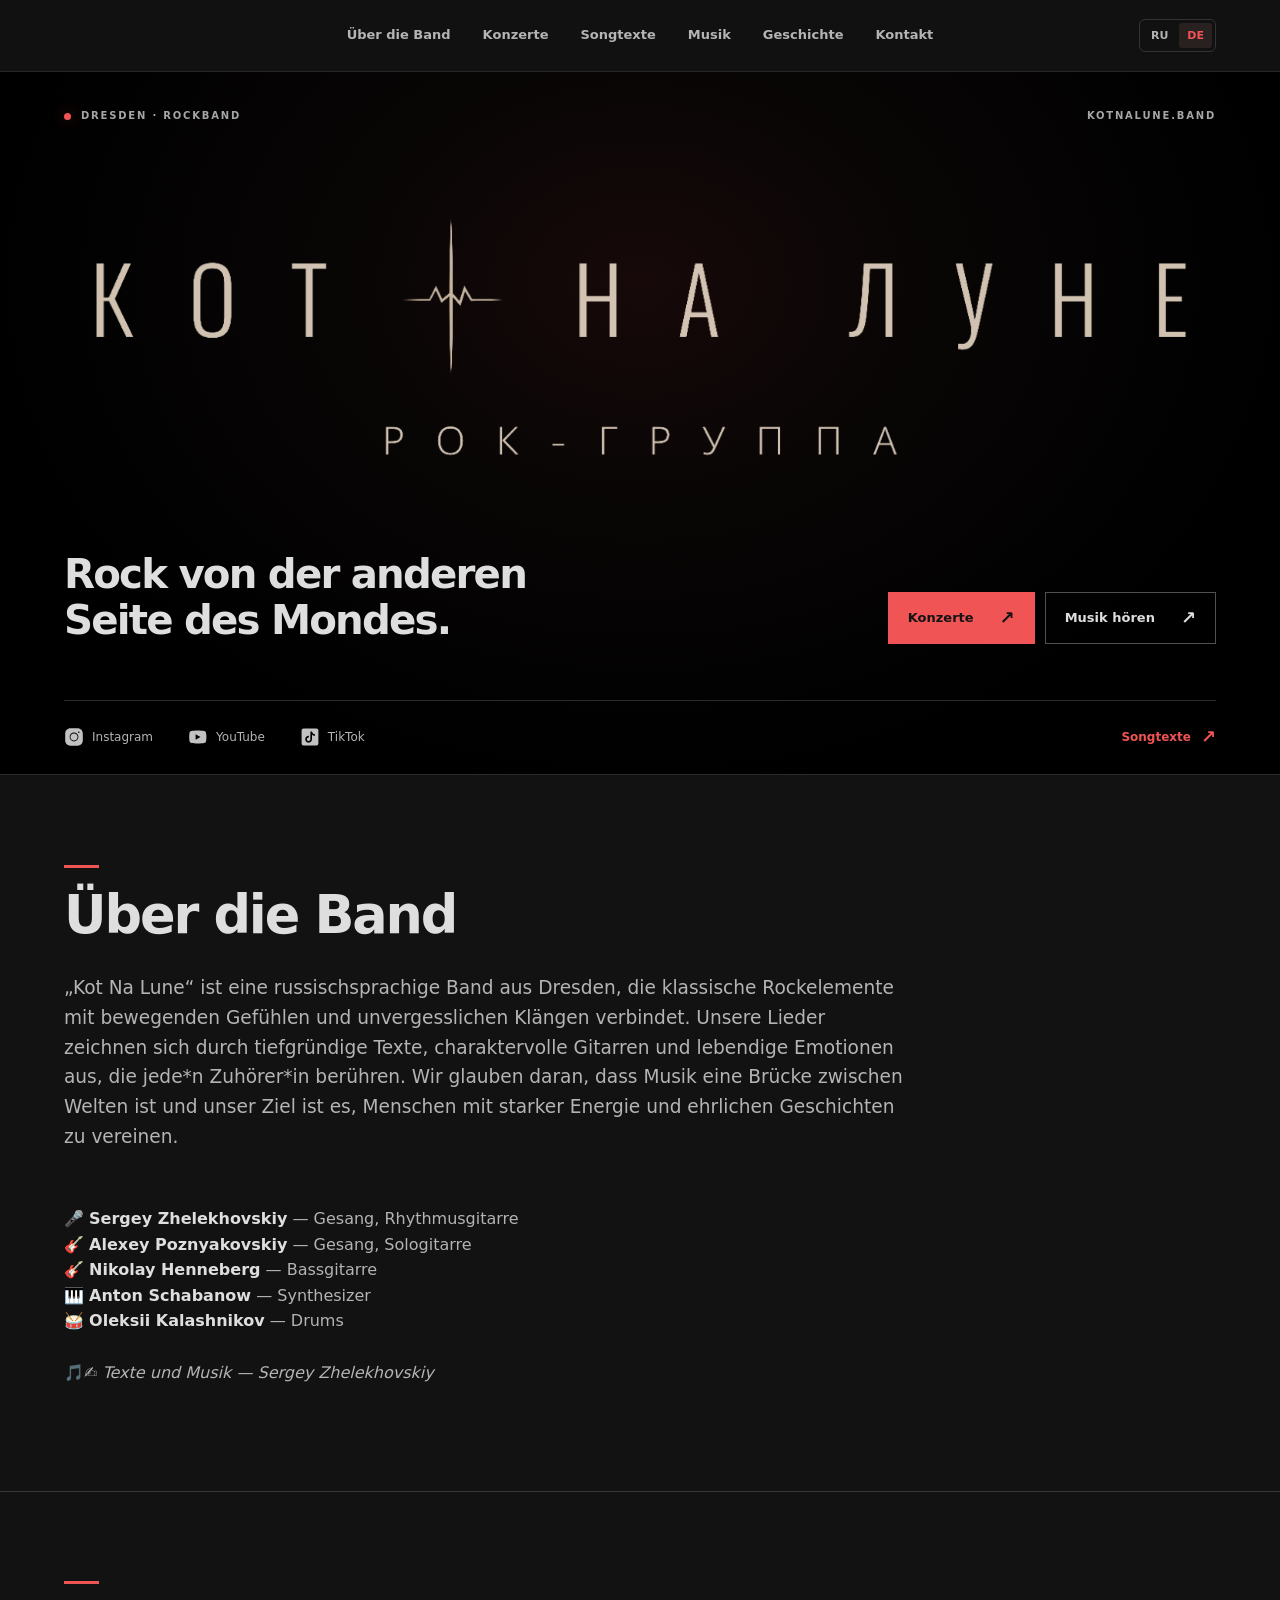
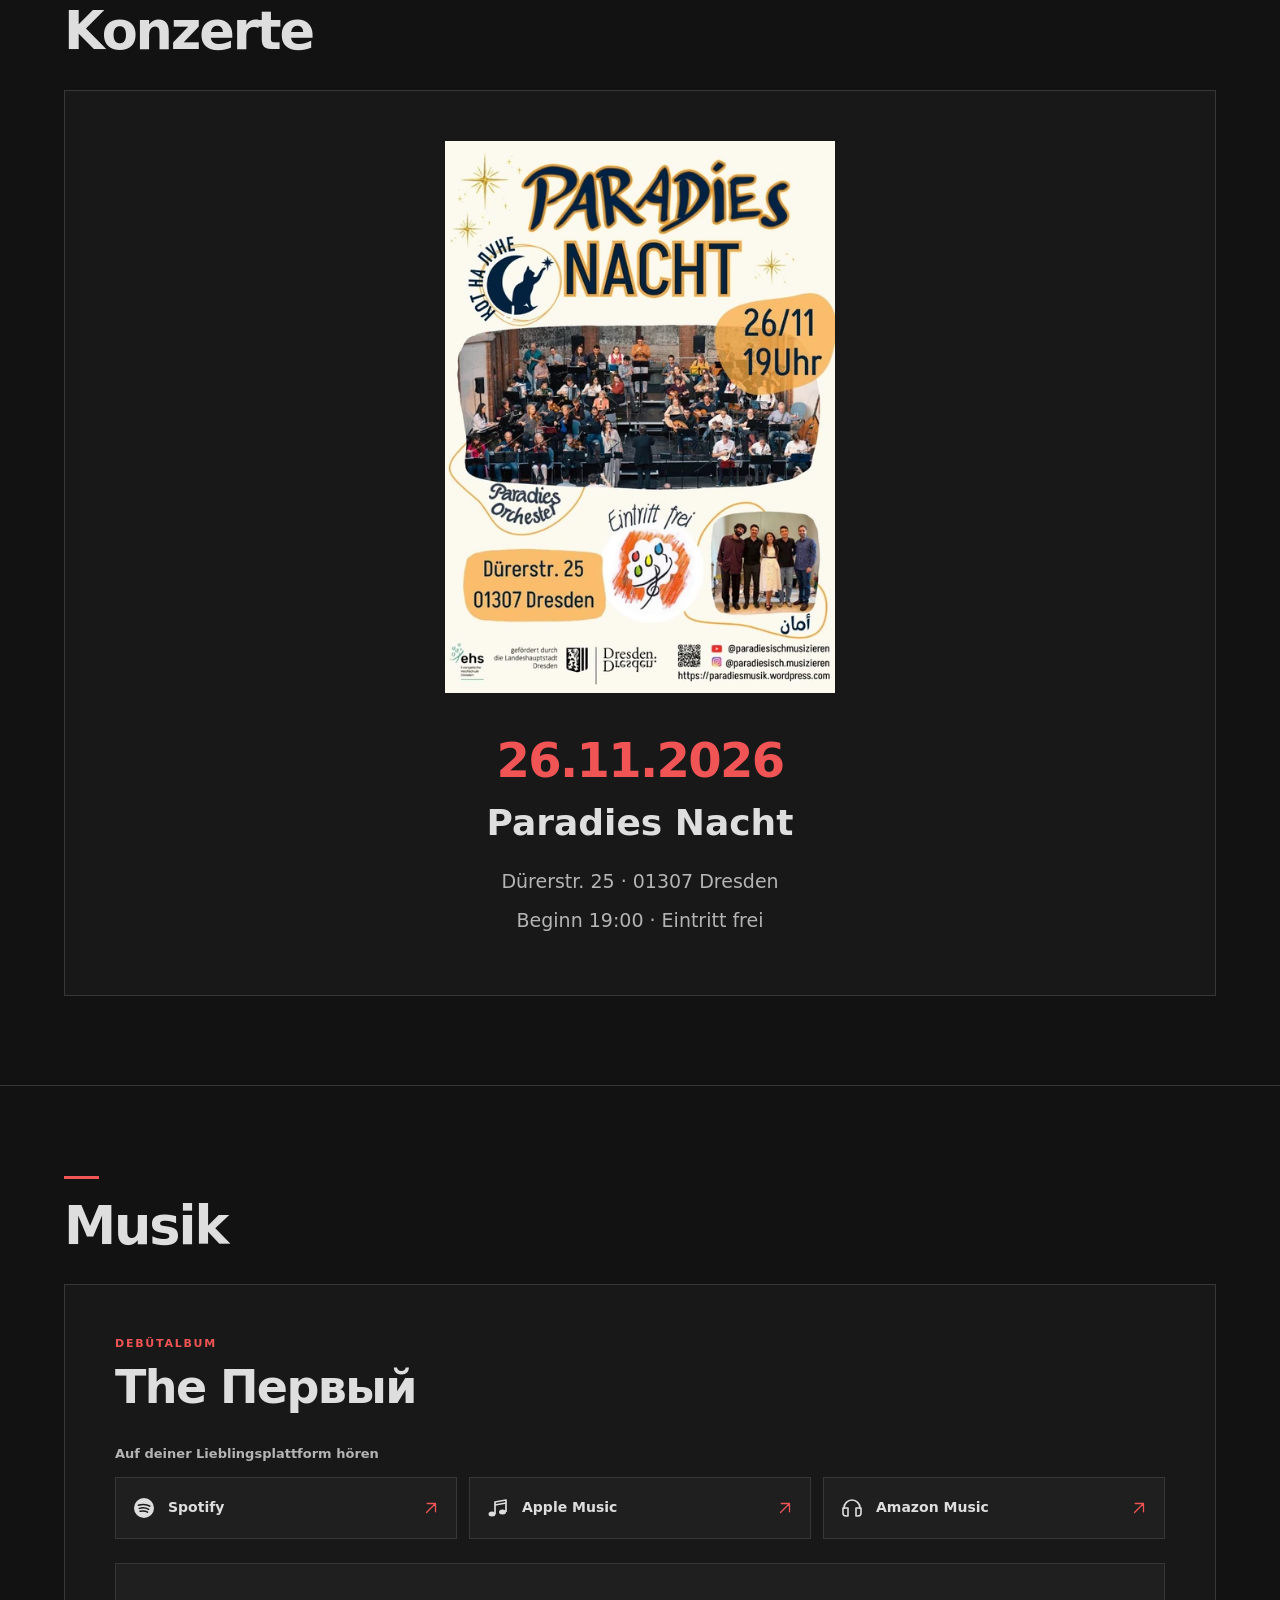
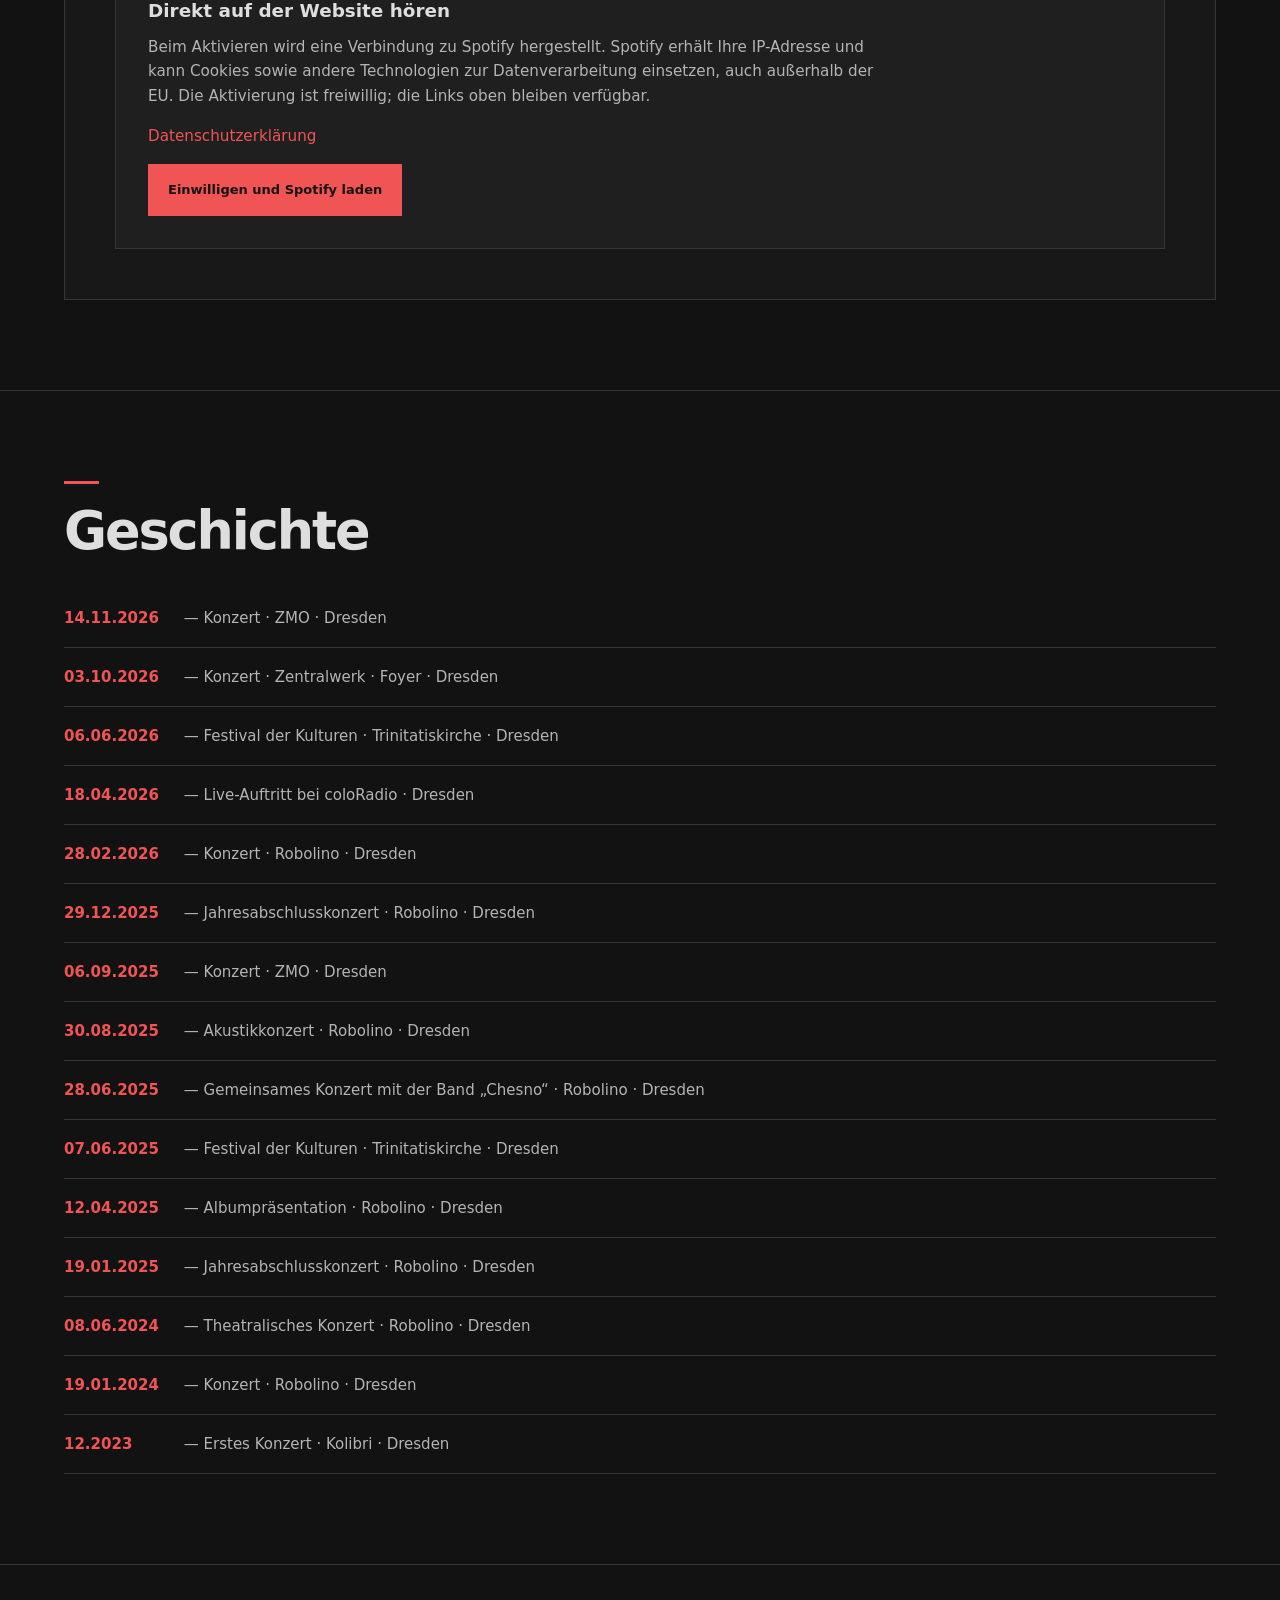
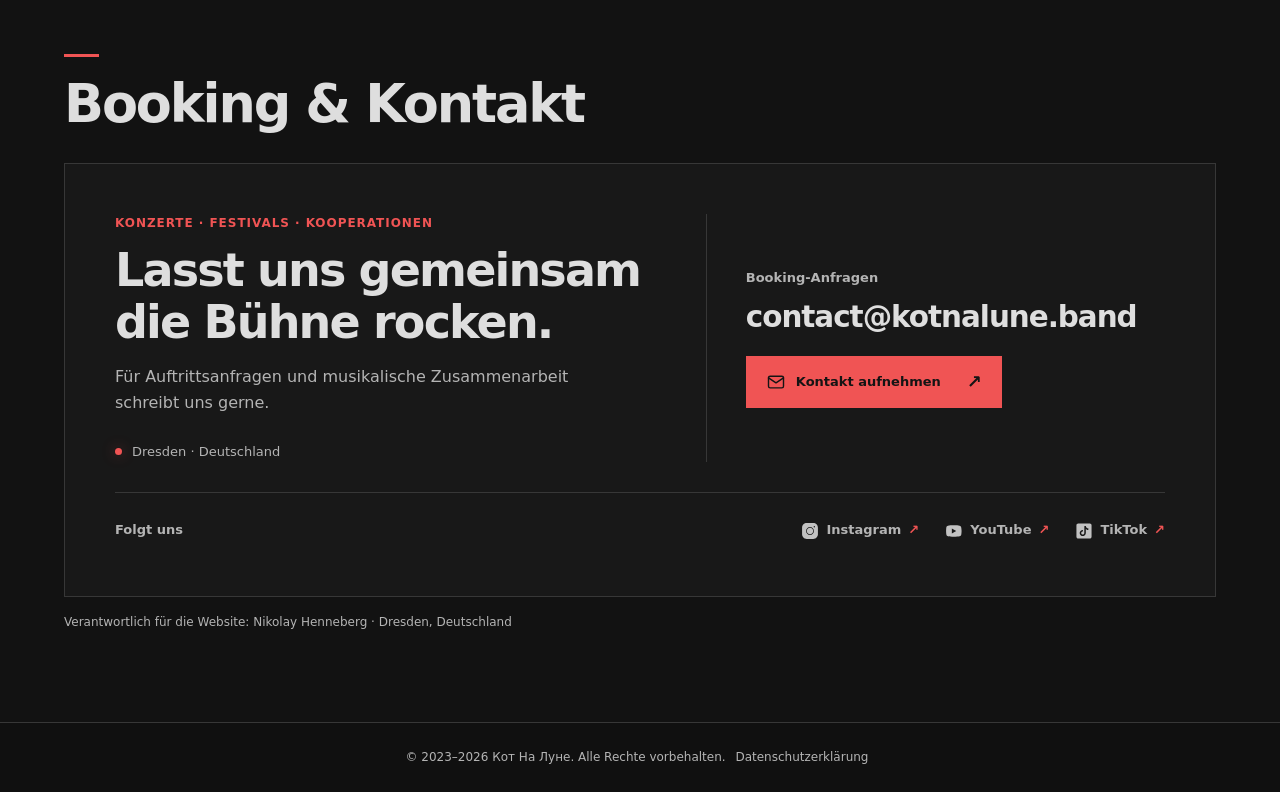
==== commit bddf314d: "Optimize website performance with WebP images and responsive image loading" ====
--- a/index.html
+++ b/index.html
@@ -108,7 +108,7 @@
         <div class="hero-topline"><span class="hero-location"><span class="signal-dot" aria-hidden="true"></span>DRESDEN · ROCKBAND</span><span class="hero-edition">KOTNALUNE.BAND</span></div>
         <div class="hero-brand">
             <h1 class="sr-only">Кот На Луне · Kot Na Lune</h1>
-            <img src="hero-logo.png" alt="" width="2048" height="1250" fetchpriority="high">
+            <img src="hero-logo.webp" alt="" width="2048" height="1250" fetchpriority="high">
         </div>
         <div class="hero-bottom">
             <p class="hero-tagline">Rock von der anderen<br>Seite des Mondes.</p>
@@ -232,7 +232,10 @@
            rel="noopener noreferrer"
            class="concert-poster-link">
 
-            <img src="concert-2026-11-26.jpg"
+            <img src="concert-2026-11-26-780.webp"
+                 srcset="concert-2026-11-26-480.webp 480w, concert-2026-11-26-780.webp 780w"
+                 sizes="(max-width: 480px) calc(100vw - 78px), 390px"
+                 width="780" height="1103"
                  alt="Kot Na Lune — Paradies Nacht am 26. November 2026 in Dresden"
                  class="concert-poster" loading="lazy" decoding="async">
 
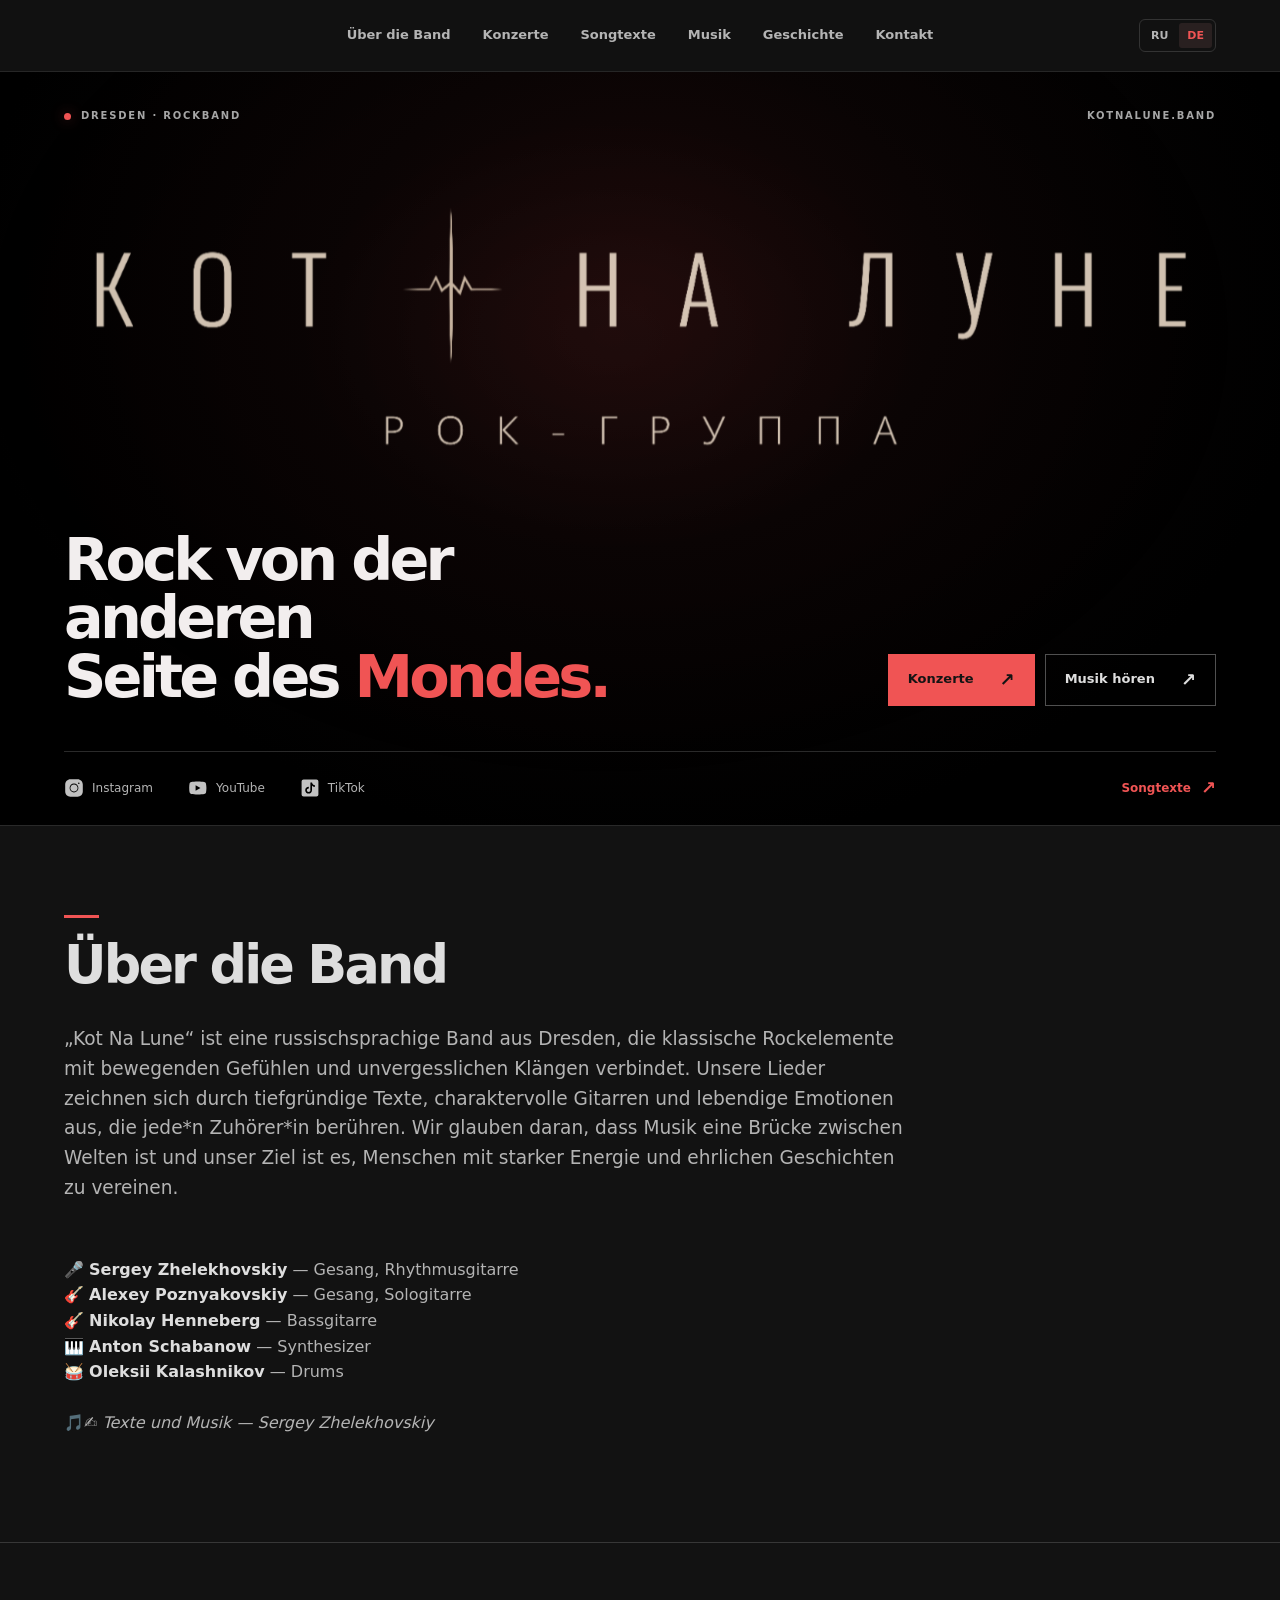
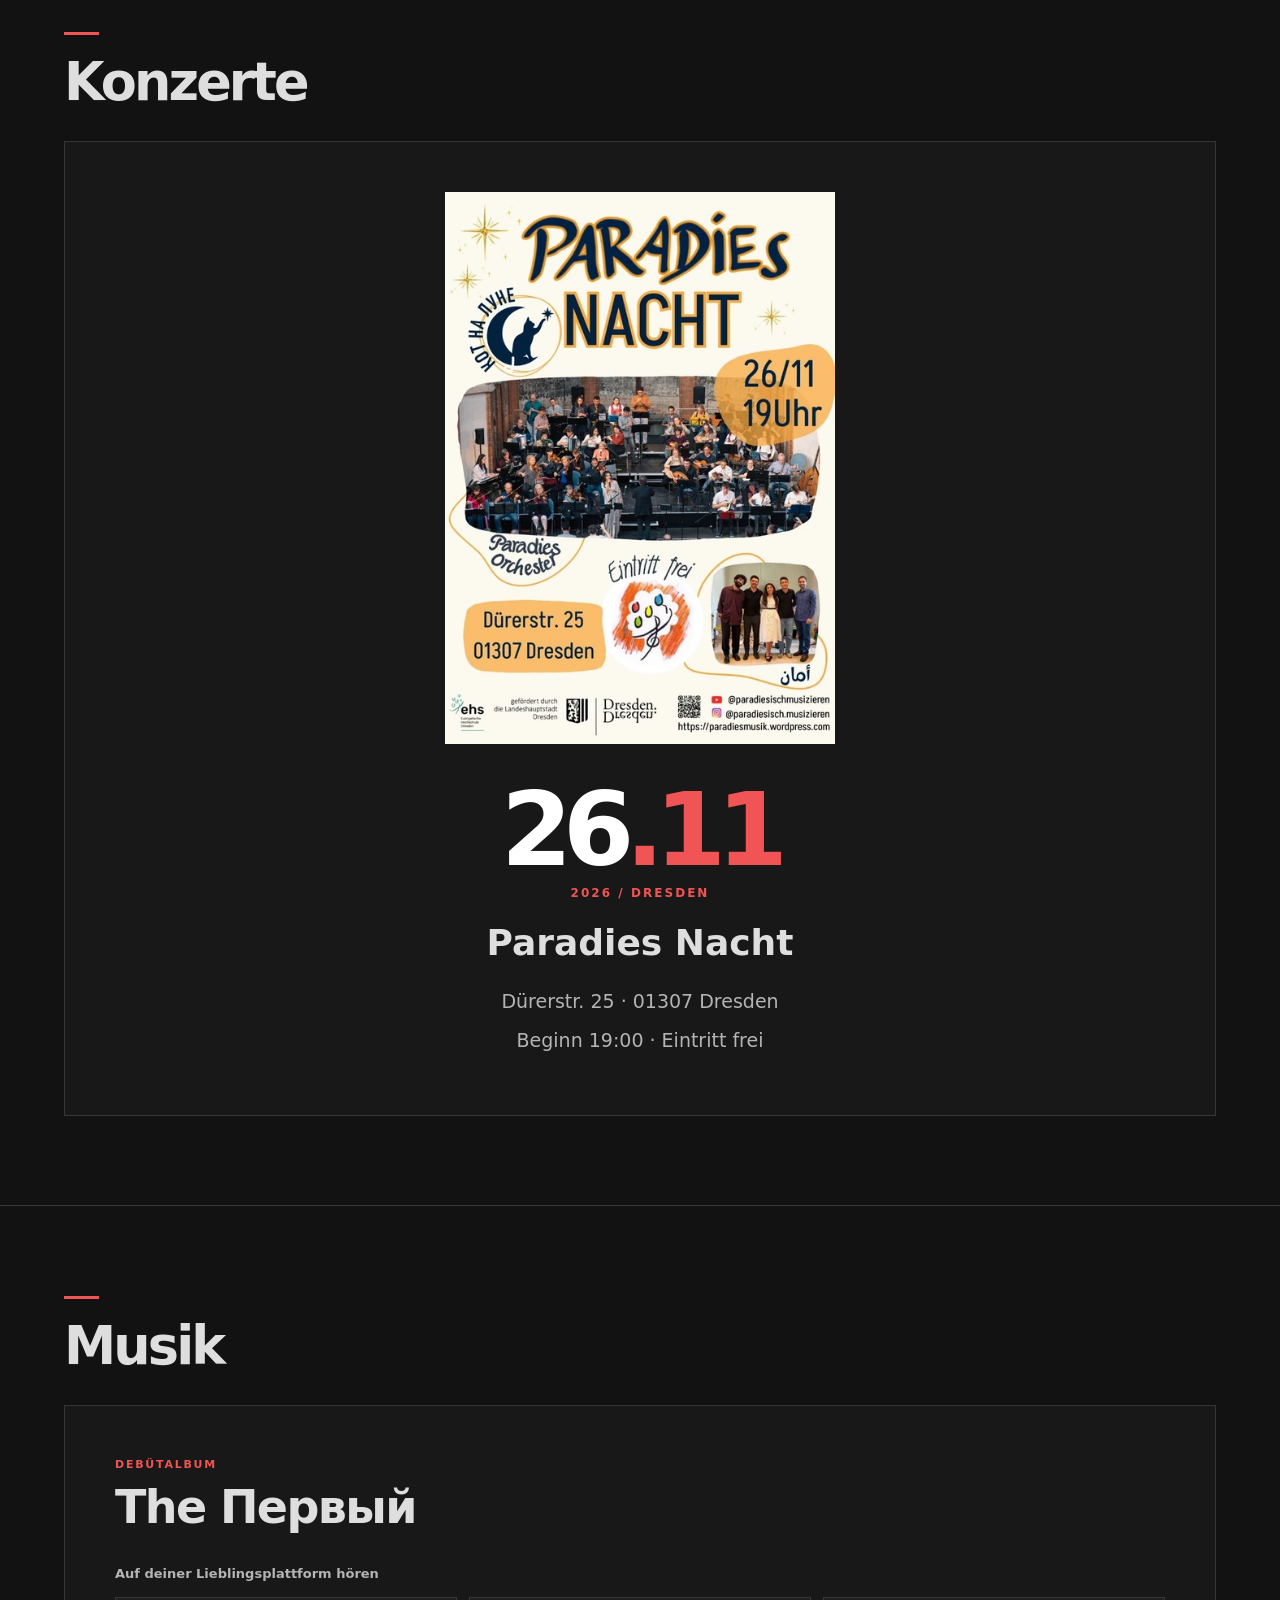
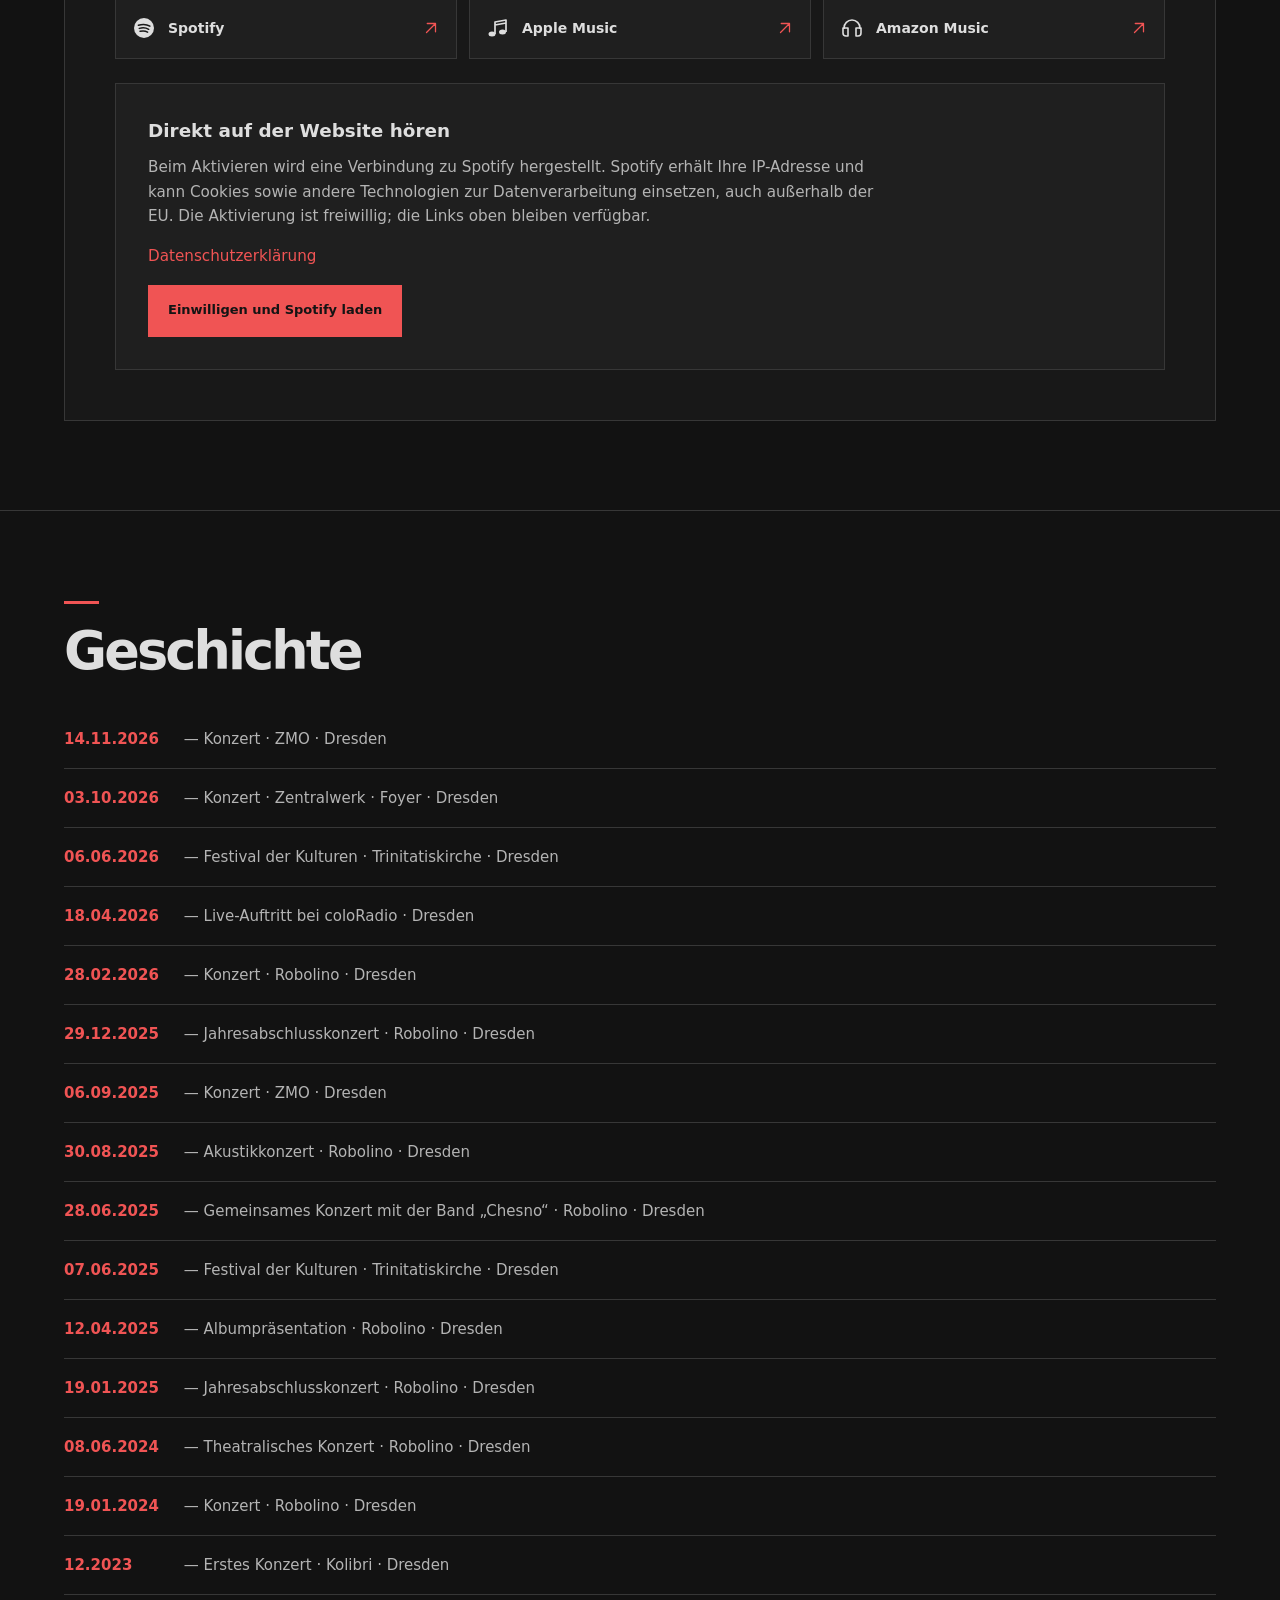
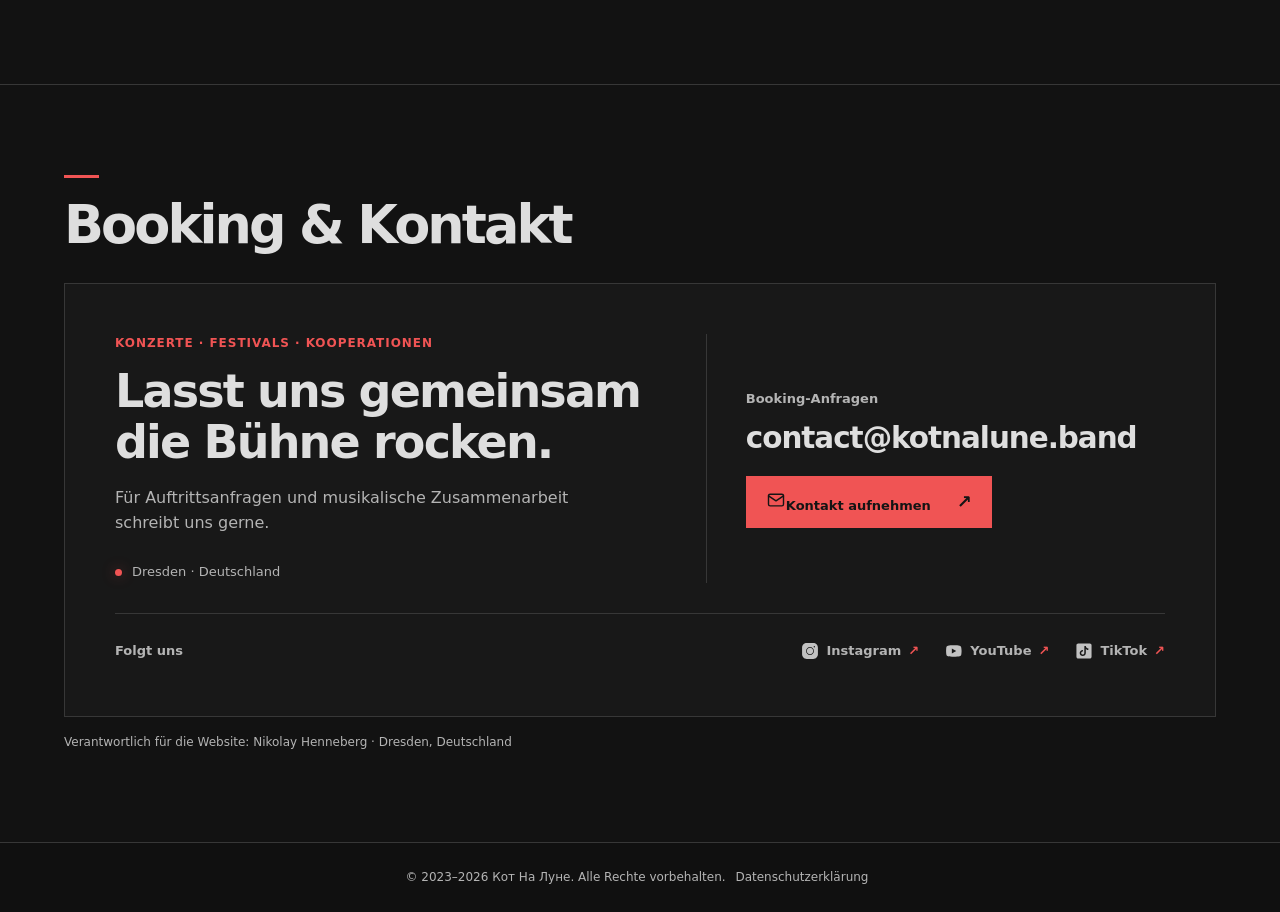
==== commit cee9474e: "Enhance rock typography and concert date styling" ====
--- a/index.html
+++ b/index.html
@@ -111,7 +111,7 @@
             <img src="hero-logo.webp" alt="" width="2048" height="1250" fetchpriority="high">
         </div>
         <div class="hero-bottom">
-            <p class="hero-tagline">Rock von der anderen<br>Seite des Mondes.</p>
+            <p class="hero-tagline">Rock von der anderen<br>Seite des <span class="display-accent">Mondes.</span></p>
             <div class="hero-actions">
                 <a class="hero-button hero-button-primary" href="#concert">Konzerte<span aria-hidden="true">↗</span></a>
                 <a class="hero-button" href="#music">Musik hören<span aria-hidden="true">↗</span></a>
@@ -244,9 +244,7 @@
 
         <div class="concert-info">
 
-            <p class="concert-date">
-                <strong>26.11.2026</strong>
-            </p>
+            <p class="concert-date"><time datetime="2026-11-26"><span class="date-main">26<span class="date-accent">.11</span></span> <span class="date-year">2026 / DRESDEN</span></time></p>
 
             <p>
                 Paradies Nacht
--- a/styles.css
+++ b/styles.css
@@ -247,3 +247,116 @@
     .booking-social { flex-direction: column; align-items: flex-start; gap: 8px; }
     .booking-cta { width: 100%; }
 }
+
+
+/* HERO / Stage light — CSS-only motion, scoped to the home pages.
+   The logo stays still. Ambient light and pulse settle in under five seconds. */
+@media (prefers-reduced-motion: no-preference) {
+    .home-page .hero {
+        isolation: isolate;
+        overflow: hidden;
+    }
+    .home-page .hero::before {
+        content: "";
+        position: absolute;
+        inset: -12%;
+        pointer-events: none;
+        z-index: -1;
+        background: radial-gradient(ellipse at 48% 38%, rgba(240, 84, 84, .19) 0%, rgba(143, 21, 21, .09) 26%, transparent 58%);
+        opacity: .30;
+        animation: knl-stage-light 4.8s ease-in-out both;
+    }
+    /* A precisely clipped copy of the existing artwork lights up only its pulse. */
+    .home-page .hero-brand::after {
+        content: "";
+        position: absolute;
+        pointer-events: none;
+        left: 50%;
+        top: 50%;
+        width: 137%;
+        aspect-ratio: 2048 / 1250;
+        transform: translate(-50%, -50%);
+        background: url("hero-logo.webp") center / 100% 100% no-repeat;
+        clip-path: inset(35% 57% 44% 34%);
+        filter: brightness(1.65) sepia(1) saturate(4) hue-rotate(320deg);
+        mix-blend-mode: screen;
+        opacity: 0;
+        animation: knl-logo-pulse 4.8s ease-in-out both;
+    }
+    .home-page .hero .signal-dot {
+        animation: knl-signal-pulse 4.8s ease-in-out both;
+    }
+    .home-page .hero-topline { animation: knl-hero-enter .65s ease-out both; }
+    .home-page .hero-bottom { animation: knl-hero-enter .8s .12s ease-out both; }
+    .home-page .hero-footerline { animation: knl-hero-enter .8s .24s ease-out both; }
+    .home-page .hero-button span, .home-page .hero-lyrics span {
+        display: inline-block;
+        transition: transform .22s ease;
+    }
+    .home-page .hero-button:focus-visible span, .home-page .hero-lyrics:focus-visible span {
+        transform: translate(2px, -2px);
+    }
+    @media (hover: hover) and (pointer: fine) {
+        .home-page .hero-button:hover span, .home-page .hero-lyrics:hover span {
+            transform: translate(2px, -2px);
+        }
+    }
+    @media (max-width: 560px) {
+        .home-page .hero-brand::after { width: 138%; }
+    }
+    @keyframes knl-stage-light {
+        0% { opacity: .18; transform: translate(-3%, -2%) scale(.96); }
+        42% { opacity: .83; transform: translate(3%, 2%) scale(1.04); }
+        70% { opacity: .58; transform: translate(1%, 0) scale(1.01); }
+        100% { opacity: .30; transform: none; }
+    }
+    @keyframes knl-logo-pulse {
+        0%, 17%, 46%, 60%, 100% { opacity: 0; }
+        28%, 72% { opacity: .70; }
+        35%, 79% { opacity: .36; }
+    }
+    @keyframes knl-signal-pulse {
+        0%, 17%, 46%, 60%, 100% { transform: scale(1); opacity: 1; }
+        28%, 72% { transform: scale(1.32); opacity: .82; }
+    }
+    @keyframes knl-hero-enter {
+        from { opacity: .72; transform: translateY(8px); }
+        to { opacity: 1; transform: none; }
+    }
+}
+
+/* Display typography from STAGE 02 — current layout stays unchanged. */
+.home-page .hero-tagline {
+    font-size: clamp(32px, 4.6vw, 66px);
+    font-weight: 800;
+    line-height: .99;
+    letter-spacing: -.065em;
+    color: #f2eeee;
+}
+.home-page .hero-tagline .display-accent { color: var(--rock-accent); }
+.home-page .section h2 { font-weight: 800; letter-spacing: -.055em; }
+.concert-info .concert-date {
+    margin: 9px 0 0;
+    font-size: clamp(64px, 8vw, 112px);
+    font-weight: 800;
+    line-height: .88;
+    letter-spacing: -.09em;
+    color: #fff;
+    font-variant-numeric: lining-nums;
+}
+.concert-date time { display: inline-block; max-width: 100%; }
+.concert-date .date-main { display: block; white-space: nowrap; }
+.concert-date .date-accent { color: var(--rock-accent); }
+.concert-date .date-year {
+    display: block;
+    margin-top: 10px;
+    font-size: 12px;
+    font-weight: 700;
+    line-height: 1.4;
+    letter-spacing: .17em;
+    color: var(--rock-accent);
+}
+@media (max-width: 560px) {
+    .home-page .hero-tagline { font-size: clamp(28px, 8.1vw, 45px); }
+    .concert-info .concert-date { font-size: clamp(56px, 15vw, 84px); }
+}
